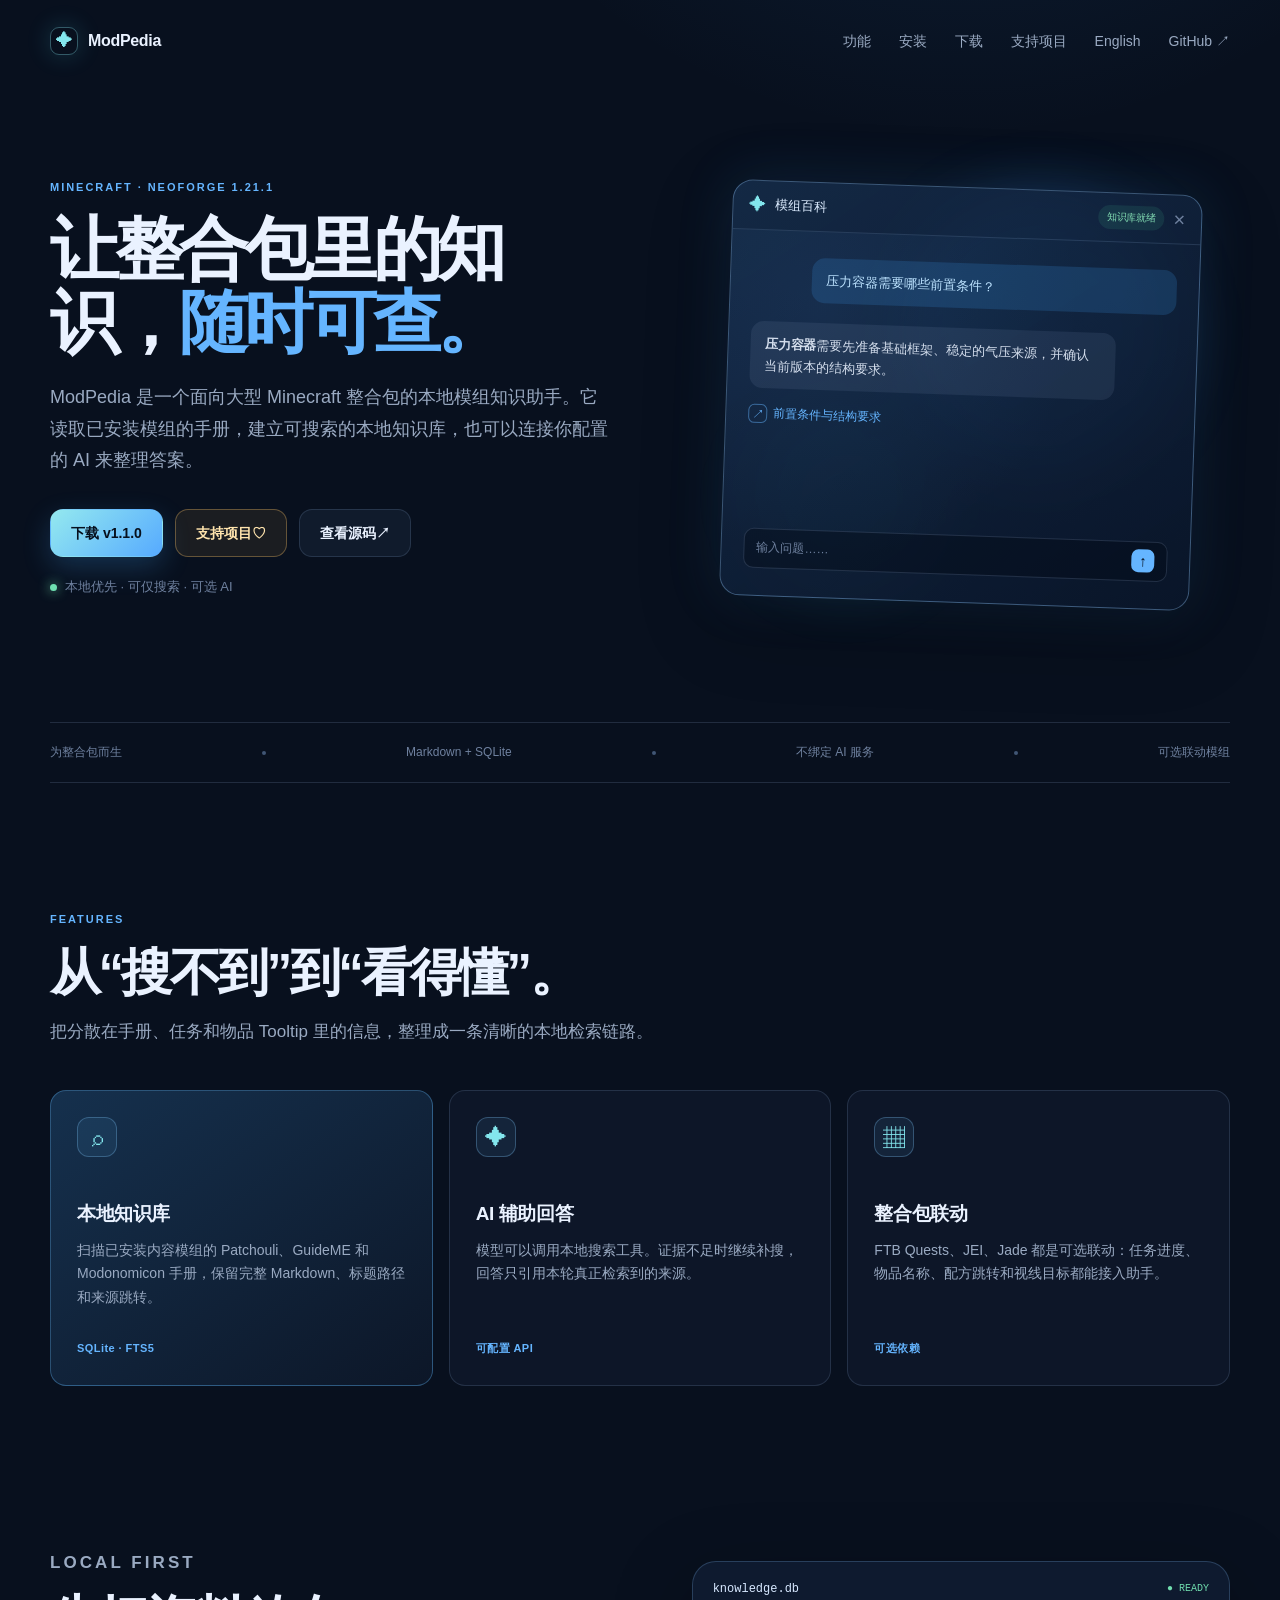
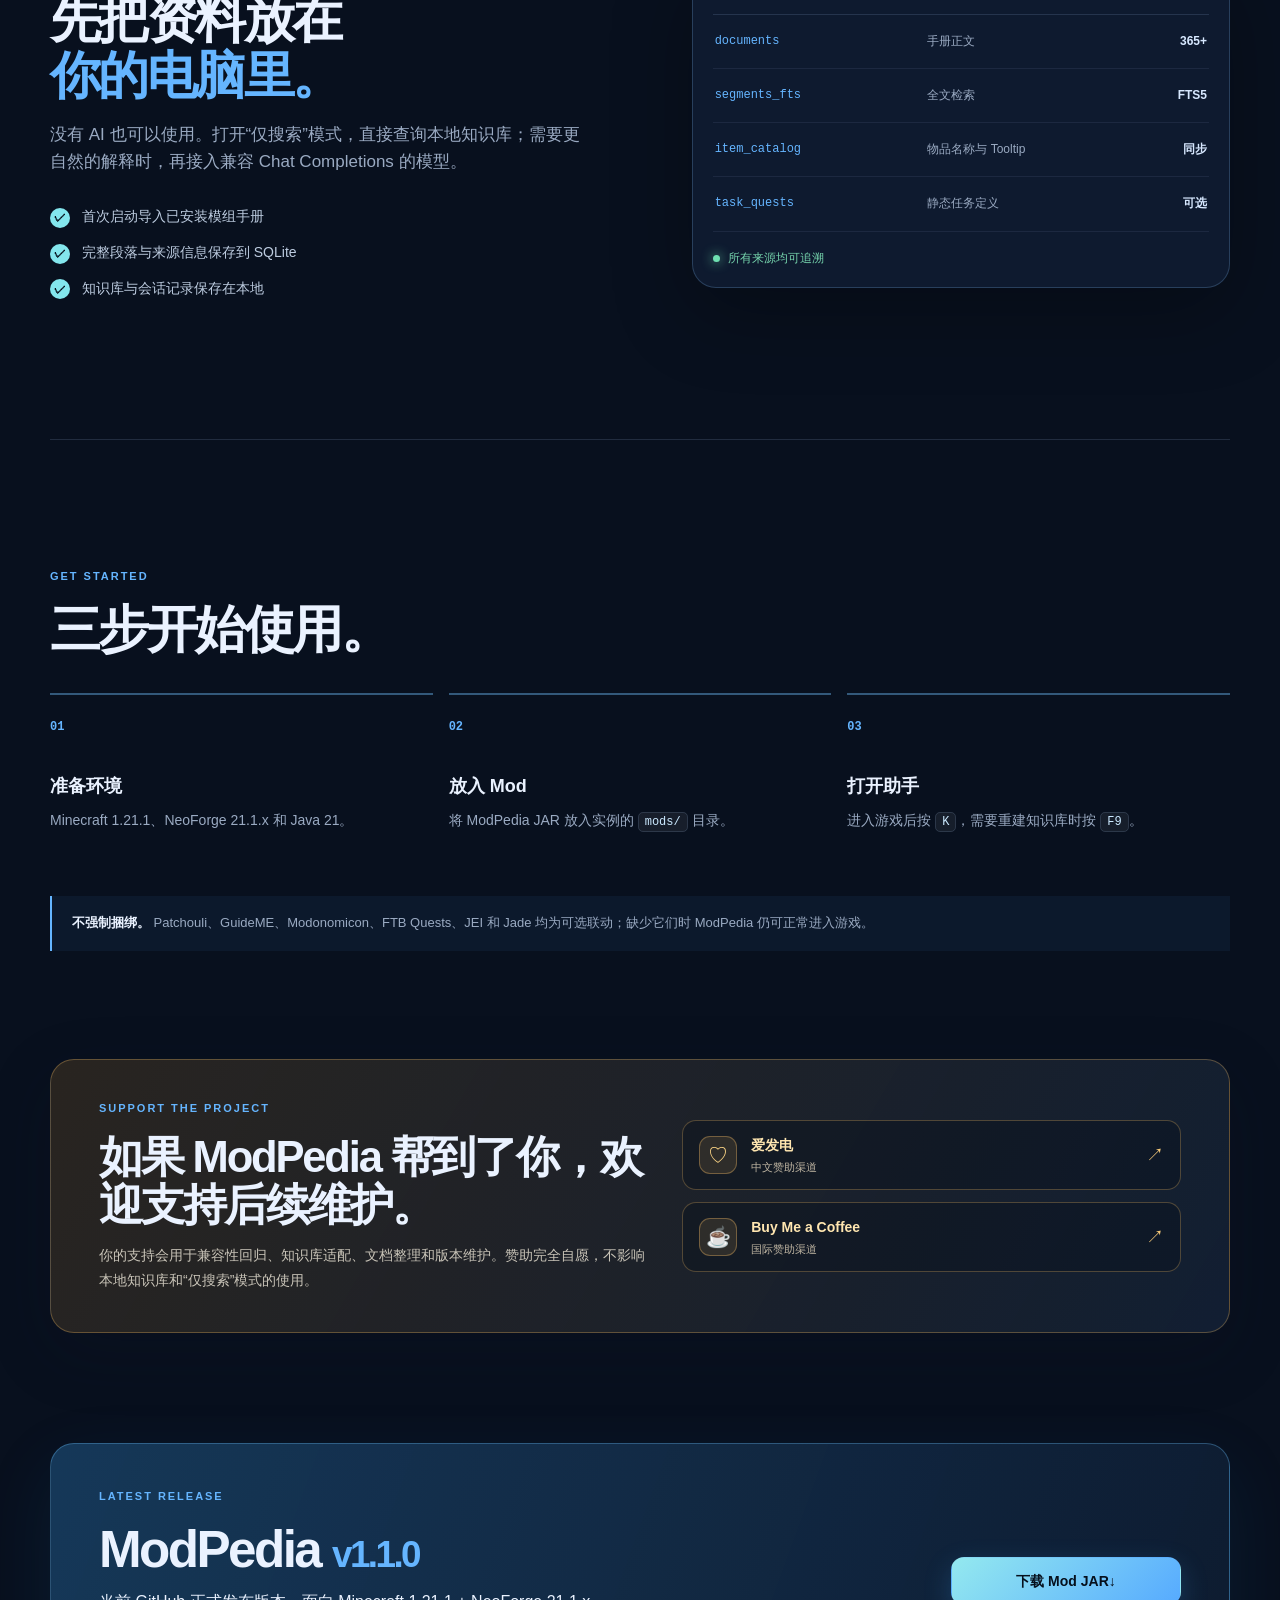
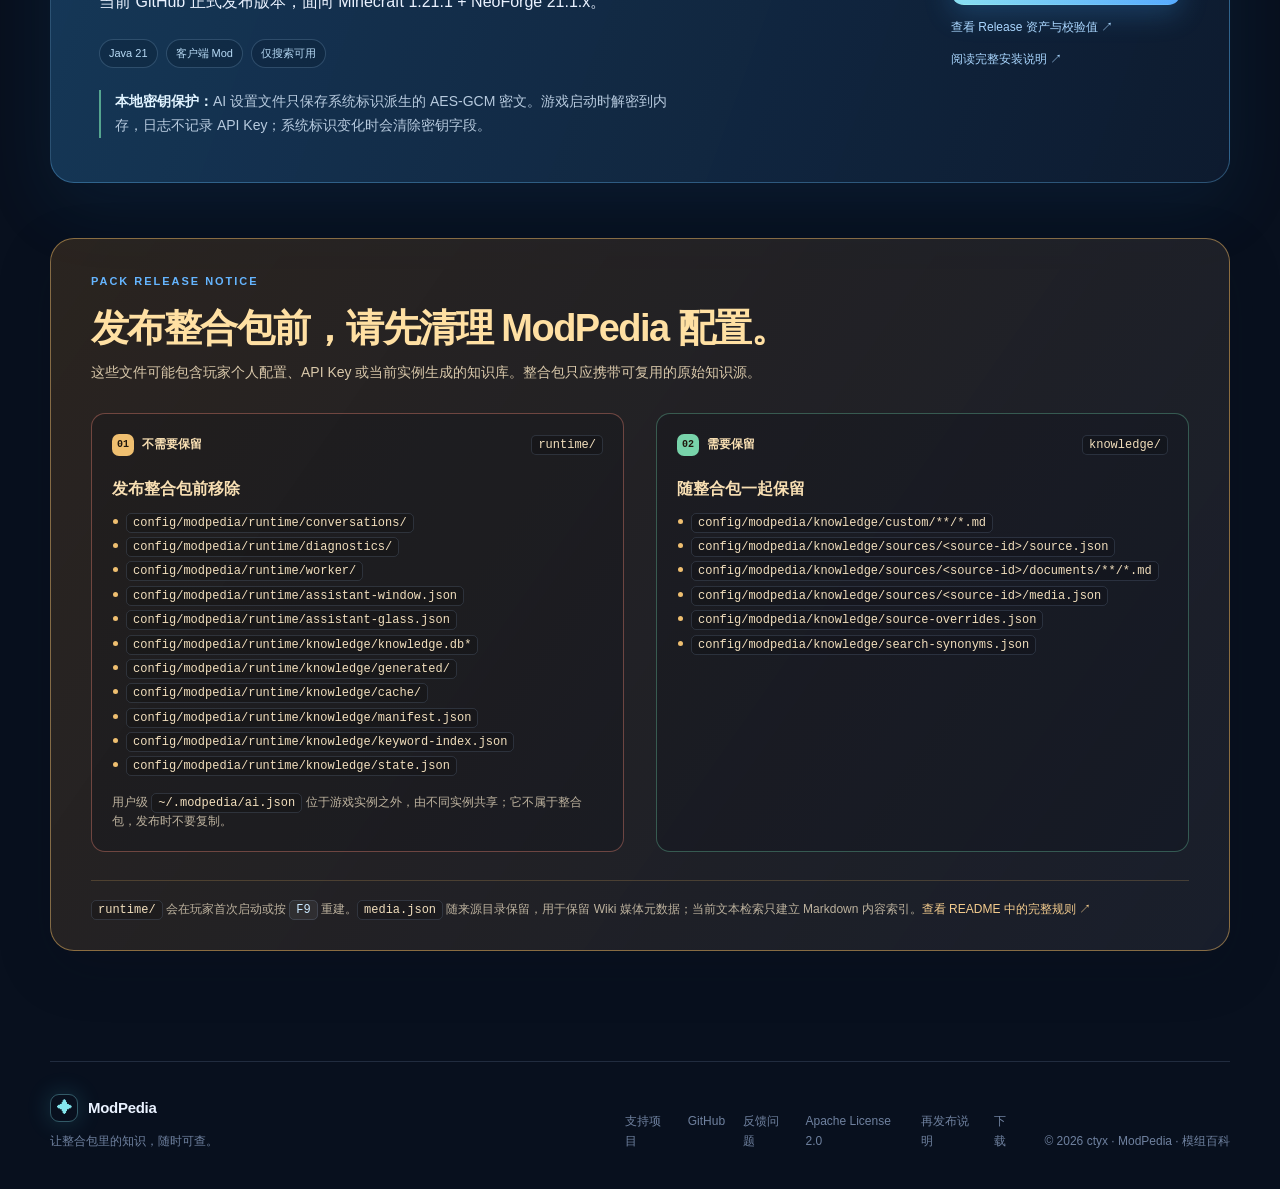
==== docs/site/index.html @ ac5473f1 "ci: add external release publishing and sponsor links" ====
<!doctype html>
<html lang="zh-CN">
<head>
  <meta charset="utf-8">
  <meta name="viewport" content="width=device-width, initial-scale=1">
  <meta name="description" content="ModPedia · 模组百科：面向 Minecraft 整合包的本地模组知识助手。">
  <title>ModPedia · 模组百科</title>
  <link rel="stylesheet" href="./styles.css">
</head>
<body>
  <div class="site-shell">
    <header class="topbar">
      <a class="brand" href="#top" aria-label="ModPedia 首页">
        <span class="brand-mark" aria-hidden="true">✦</span>
        <span>ModPedia</span>
      </a>
      <nav class="nav-links" aria-label="页面导航">
        <a href="#features">功能</a>
        <a href="#install">安装</a>
        <a href="#downloads">下载</a>
        <a href="#support">支持项目</a>
        <a href="./index.en.html">English</a>
        <a href="https://github.com/ct-yx/modpedia" target="_blank" rel="noreferrer">GitHub ↗</a>
      </nav>
    </header>

    <main id="top">
      <section class="hero section-grid">
        <div class="hero-copy">
          <p class="eyebrow">Minecraft · NeoForge 1.21.1</p>
          <h1>让整合包里的知识，<span>随时可查。</span></h1>
          <p class="hero-lede">ModPedia 是一个面向大型 Minecraft 整合包的本地模组知识助手。它读取已安装模组的手册，建立可搜索的本地知识库，也可以连接你配置的 AI 来整理答案。</p>
          <div class="hero-actions">
            <a class="button button-primary" href="#downloads">下载 v1.1.0</a>
            <a class="button button-support" href="#support">支持项目 <span aria-hidden="true">♡</span></a>
            <a class="button button-quiet" href="https://github.com/ct-yx/modpedia" target="_blank" rel="noreferrer">查看源码 <span aria-hidden="true">↗</span></a>
          </div>
          <p class="hero-note"><span class="status-dot"></span> 本地优先 · 可仅搜索 · 可选 AI</p>
        </div>
        <div class="hero-visual" aria-label="ModPedia 助手界面示意图">
          <div class="glow glow-one"></div>
          <div class="glow glow-two"></div>
          <div class="assistant-card">
            <div class="assistant-header">
              <span class="mini-logo">✦</span>
              <span>模组百科</span>
              <span class="ready-pill">知识库就绪</span>
              <span class="close-icon">×</span>
            </div>
            <div class="assistant-body">
              <div class="bubble bubble-user">压力容器需要哪些前置条件？</div>
              <div class="bubble bubble-ai"><strong>压力容器</strong>需要先准备基础框架、稳定的气压来源，并确认当前版本的结构要求。</div>
              <div class="source-line"><span class="source-icon">↗</span> 前置条件与结构要求</div>
              <div class="assistant-input"><span>输入问题……</span><span class="send-icon">↑</span></div>
            </div>
          </div>
        </div>
      </section>

      <section class="trust-strip" aria-label="项目特性">
        <span>为整合包而生</span><i></i><span>Markdown + SQLite</span><i></i><span>不绑定 AI 服务</span><i></i><span>可选联动模组</span>
      </section>

      <section id="features" class="content-section">
        <div class="section-heading">
          <p class="eyebrow">FEATURES</p>
          <h2>从“搜不到”到“看得懂”。</h2>
          <p>把分散在手册、任务和物品 Tooltip 里的信息，整理成一条清晰的本地检索链路。</p>
        </div>
        <div class="feature-grid">
          <article class="feature-card feature-card-highlight">
            <div class="feature-icon">⌕</div>
            <h3>本地知识库</h3>
            <p>扫描已安装内容模组的 Patchouli、GuideME 和 Modonomicon 手册，保留完整 Markdown、标题路径和来源跳转。</p>
            <span class="card-tag">SQLite · FTS5</span>
          </article>
          <article class="feature-card">
            <div class="feature-icon">✦</div>
            <h3>AI 辅助回答</h3>
            <p>模型可以调用本地搜索工具。证据不足时继续补搜，回答只引用本轮真正检索到的来源。</p>
            <span class="card-tag">可配置 API</span>
          </article>
          <article class="feature-card">
            <div class="feature-icon">▦</div>
            <h3>整合包联动</h3>
            <p>FTB Quests、JEI、Jade 都是可选联动：任务进度、物品名称、配方跳转和视线目标都能接入助手。</p>
            <span class="card-tag">可选依赖</span>
          </article>
        </div>
      </section>

      <section class="split-section section-grid">
        <div class="split-copy">
          <p class="eyebrow">LOCAL FIRST</p>
          <h2>先把资料放在<br><span>你的电脑里。</span></h2>
          <p>没有 AI 也可以使用。打开“仅搜索”模式，直接查询本地知识库；需要更自然的解释时，再接入兼容 Chat Completions 的模型。</p>
          <ul class="check-list">
            <li><span>✓</span> 首次启动导入已安装模组手册</li>
            <li><span>✓</span> 完整段落与来源信息保存到 SQLite</li>
            <li><span>✓</span> 知识库与会话记录保存在本地</li>
          </ul>
        </div>
        <div class="data-panel" aria-label="本地知识库结构示意图">
          <div class="panel-top"><span>knowledge.db</span><span class="panel-live">● READY</span></div>
          <div class="db-row"><span class="db-key">documents</span><span>手册正文</span><b>365+</b></div>
          <div class="db-row"><span class="db-key">segments_fts</span><span>全文检索</span><b>FTS5</b></div>
          <div class="db-row"><span class="db-key">item_catalog</span><span>物品名称与 Tooltip</span><b>同步</b></div>
          <div class="db-row"><span class="db-key">task_quests</span><span>静态任务定义</span><b>可选</b></div>
          <div class="panel-footer"><span class="tiny-dot"></span> 所有来源均可追溯</div>
        </div>
      </section>

      <section id="install" class="content-section install-section">
        <div class="section-heading compact-heading">
          <p class="eyebrow">GET STARTED</p>
          <h2>三步开始使用。</h2>
        </div>
        <div class="steps-grid">
          <div class="step"><span class="step-number">01</span><h3>准备环境</h3><p>Minecraft 1.21.1、NeoForge 21.1.x 和 Java 21。</p></div>
          <div class="step"><span class="step-number">02</span><h3>放入 Mod</h3><p>将 ModPedia JAR 放入实例的 <code>mods/</code> 目录。</p></div>
          <div class="step"><span class="step-number">03</span><h3>打开助手</h3><p>进入游戏后按 <kbd>K</kbd>，需要重建知识库时按 <kbd>F9</kbd>。</p></div>
        </div>
        <div class="optional-note"><strong>不强制捆绑。</strong> Patchouli、GuideME、Modonomicon、FTB Quests、JEI 和 Jade 均为可选联动；缺少它们时 ModPedia 仍可正常进入游戏。</div>
      </section>

      <section id="support" class="support-section" aria-labelledby="support-title">
        <div class="support-copy">
          <p class="eyebrow">SUPPORT THE PROJECT</p>
          <h2 id="support-title">如果 ModPedia 帮到了你，欢迎支持后续维护。</h2>
          <p>你的支持会用于兼容性回归、知识库适配、文档整理和版本维护。赞助完全自愿，不影响本地知识库和“仅搜索”模式的使用。</p>
        </div>
        <div class="support-actions">
          <a class="support-card" href="https://ifdian.net/a/Ct_yx" target="_blank" rel="noopener noreferrer">
            <span class="support-card-icon" aria-hidden="true">♡</span>
            <span class="support-card-copy"><strong>爱发电</strong><small>中文赞助渠道</small></span>
            <span class="support-card-arrow" aria-hidden="true">↗</span>
          </a>
          <a class="support-card" href="https://buymeacoffee.com/ctyx" target="_blank" rel="noopener noreferrer">
            <span class="support-card-icon" aria-hidden="true">☕</span>
            <span class="support-card-copy"><strong>Buy Me a Coffee</strong><small>国际赞助渠道</small></span>
            <span class="support-card-arrow" aria-hidden="true">↗</span>
          </a>
        </div>
      </section>

      <section id="downloads" class="download-section">
        <div class="download-copy">
          <p class="eyebrow">LATEST RELEASE</p>
          <h2>ModPedia <span>v1.1.0</span></h2>
          <p>当前 GitHub 正式发布版本，面向 Minecraft 1.21.1 + NeoForge 21.1.x。</p>
          <div class="release-meta"><span>Java 21</span><span>客户端 Mod</span><span>仅搜索可用</span></div>
          <p class="download-security-note"><strong>本地密钥保护：</strong>AI 设置文件只保存系统标识派生的 AES-GCM 密文。游戏启动时解密到内存，日志不记录 API Key；系统标识变化时会清除密钥字段。</p>
        </div>
        <div class="download-actions">
          <a class="button button-primary button-wide" href="https://github.com/ct-yx/modpedia/releases/download/v1.1.0/modpedia-1.1.0.jar">下载 Mod JAR <span aria-hidden="true">↓</span></a>
          <a class="text-link" href="https://github.com/ct-yx/modpedia/releases/tag/v1.1.0" target="_blank" rel="noreferrer">查看 Release 资产与校验值 ↗</a>
          <a class="text-link" href="https://github.com/ct-yx/modpedia/blob/main/INSTALL.md" target="_blank" rel="noreferrer">阅读完整安装说明 ↗</a>
        </div>
      </section>

      <section id="pack-release-warning" class="release-warning" aria-labelledby="pack-release-warning-title">
        <div class="release-warning-heading">
          <p class="eyebrow">PACK RELEASE NOTICE</p>
          <h2 id="pack-release-warning-title">发布整合包前，请先清理 ModPedia 配置。</h2>
          <p>这些文件可能包含玩家个人配置、API Key 或当前实例生成的知识库。整合包只应携带可复用的原始知识源。</p>
        </div>
        <div class="release-warning-grid">
          <div class="release-warning-folder release-warning-folder-remove">
            <div class="release-warning-folder-path"><span>01</span><strong>不需要保留</strong><code>runtime/</code></div>
            <h3>发布整合包前移除</h3>
            <ul>
              <li><code>config/modpedia/runtime/conversations/</code></li>
              <li><code>config/modpedia/runtime/diagnostics/</code></li>
              <li><code>config/modpedia/runtime/worker/</code></li>
              <li><code>config/modpedia/runtime/assistant-window.json</code></li>
              <li><code>config/modpedia/runtime/assistant-glass.json</code></li>
              <li><code>config/modpedia/runtime/knowledge/knowledge.db*</code></li>
              <li><code>config/modpedia/runtime/knowledge/generated/</code></li>
              <li><code>config/modpedia/runtime/knowledge/cache/</code></li>
              <li><code>config/modpedia/runtime/knowledge/manifest.json</code></li>
              <li><code>config/modpedia/runtime/knowledge/keyword-index.json</code></li>
              <li><code>config/modpedia/runtime/knowledge/state.json</code></li>
            </ul>
            <p class="release-warning-note">用户级 <code>~/.modpedia/ai.json</code> 位于游戏实例之外，由不同实例共享；它不属于整合包，发布时不要复制。</p>
          </div>
          <div class="release-warning-folder release-warning-folder-keep">
            <div class="release-warning-folder-path"><span>02</span><strong>需要保留</strong><code>knowledge/</code></div>
            <h3>随整合包一起保留</h3>
            <ul>
              <li><code>config/modpedia/knowledge/custom/**/*.md</code></li>
              <li><code>config/modpedia/knowledge/sources/&lt;source-id&gt;/source.json</code></li>
              <li><code>config/modpedia/knowledge/sources/&lt;source-id&gt;/documents/**/*.md</code></li>
              <li><code>config/modpedia/knowledge/sources/&lt;source-id&gt;/media.json</code></li>
              <li><code>config/modpedia/knowledge/source-overrides.json</code></li>
              <li><code>config/modpedia/knowledge/search-synonyms.json</code></li>
            </ul>
          </div>
        </div>
        <p class="release-warning-footnote"><code>runtime/</code> 会在玩家首次启动或按 <kbd>F9</kbd> 重建。<code>media.json</code> 随来源目录保留，用于保留 Wiki 媒体元数据；当前文本检索只建立 Markdown 内容索引。<a href="https://github.com/ct-yx/modpedia/blob/main/README.md#发布整合包时的-config-清理" target="_blank" rel="noreferrer">查看 README 中的完整规则 ↗</a></p>
      </section>
    </main>

    <footer class="footer">
      <div><a class="brand footer-brand" href="#top"><span class="brand-mark">✦</span><span>ModPedia</span></a><p>让整合包里的知识，随时可查。</p></div>
      <div class="footer-links"><a href="#support">支持项目</a><a href="https://github.com/ct-yx/modpedia" target="_blank" rel="noreferrer">GitHub</a><a href="https://github.com/ct-yx/modpedia/issues" target="_blank" rel="noreferrer">反馈问题</a><a href="https://github.com/ct-yx/modpedia/blob/main/LICENSE" target="_blank" rel="noreferrer">Apache License 2.0</a><a href="https://github.com/ct-yx/modpedia/blob/main/NOTICE" target="_blank" rel="noreferrer">再发布说明</a><a href="#downloads">下载</a></div>
      <p class="copyright">© 2026 ctyx · ModPedia · 模组百科</p>
    </footer>
  </div>
</body>
</html>
---- docs/site/styles.css ----
:root {
  --ink: #eaf2ff;
  --muted: #9aaac2;
  --quiet: #6f819f;
  --surface: rgba(20, 31, 53, .72);
  --surface-strong: #17233a;
  --line: rgba(145, 170, 210, .18);
  --accent: #65b5ff;
  --accent-strong: #378ce3;
  --cyan: #83e6ed;
  --page: #08101e;
  --page-soft: #0c1728;
  --radius-lg: 24px;
  --radius-md: 16px;
  --shadow: 0 24px 80px rgba(0, 0, 0, .28);
  color-scheme: dark;
  font-family: Inter, ui-sans-serif, -apple-system, BlinkMacSystemFont, "Segoe UI", sans-serif;
}

* { box-sizing: border-box; }
html { scroll-behavior: smooth; }
body { margin: 0; background: var(--page); color: var(--ink); line-height: 1.6; }
a { color: inherit; text-decoration: none; }
.site-shell { min-height: 100vh; overflow: hidden; background: radial-gradient(circle at 75% -10%, rgba(47, 128, 205, .2), transparent 36rem), var(--page); }
.topbar, main, .footer { width: min(1180px, calc(100% - 48px)); margin: 0 auto; }
.topbar { height: 82px; display: flex; align-items: center; justify-content: space-between; }
.brand { display: inline-flex; align-items: center; gap: 10px; font-weight: 750; letter-spacing: -.02em; }
.brand-mark { display: grid; place-items: center; width: 28px; height: 28px; color: var(--cyan); border: 1px solid rgba(131, 230, 237, .35); border-radius: 9px; box-shadow: 0 0 24px rgba(73, 202, 231, .2); }
.nav-links { display: flex; gap: 28px; color: var(--muted); font-size: 14px; }
.nav-links a:hover, .text-link:hover, .footer-links a:hover { color: var(--ink); }
.section-grid { display: grid; grid-template-columns: 1.03fr .97fr; gap: 70px; align-items: center; }
.hero { min-height: 640px; padding: 70px 0 84px; }
.eyebrow { margin: 0 0 16px; color: var(--accent); font-size: 11px; font-weight: 800; letter-spacing: .18em; text-transform: uppercase; }
h1, h2, h3, p { margin-top: 0; }
h1 { max-width: 650px; margin-bottom: 24px; font-size: clamp(42px, 5.4vw, 72px); line-height: 1.05; letter-spacing: -.065em; }
h1 span, h2 span { color: var(--accent); }
.hero-lede { max-width: 560px; color: var(--muted); font-size: 18px; line-height: 1.75; }
.hero-actions { display: flex; flex-wrap: wrap; gap: 12px; margin: 32px 0 20px; }
.button { display: inline-flex; align-items: center; justify-content: center; min-height: 48px; padding: 0 20px; border: 1px solid transparent; border-radius: 13px; font-size: 14px; font-weight: 700; transition: transform .2s ease, background .2s ease, border-color .2s ease; }
.button:hover { transform: translateY(-2px); }
.button-primary { color: #06101d; background: linear-gradient(135deg, #94e9ef, #56aaff); box-shadow: 0 10px 28px rgba(64, 159, 237, .24); }
.button-primary:hover { background: linear-gradient(135deg, #b1f1f4, #73baff); }
.button-quiet { color: var(--ink); background: rgba(90, 129, 177, .1); border-color: var(--line); }
.button-quiet:hover { background: rgba(90, 129, 177, .2); border-color: rgba(145, 190, 235, .34); }
.button-support { color: #ffe4ad; background: rgba(196, 145, 67, .1); border-color: rgba(246, 190, 101, .34); }
.button-support:hover { background: rgba(196, 145, 67, .2); border-color: rgba(246, 190, 101, .58); }
.hero-note { display: flex; align-items: center; gap: 8px; color: var(--quiet); font-size: 13px; }
.status-dot, .tiny-dot { width: 7px; height: 7px; border-radius: 50%; background: #6fe0b1; box-shadow: 0 0 12px #6fe0b1; }
.hero-visual { position: relative; min-height: 445px; display: grid; place-items: center; }
.glow { position: absolute; border-radius: 50%; filter: blur(30px); pointer-events: none; }
.glow-one { width: 280px; height: 280px; top: 20px; right: 50px; background: rgba(51, 143, 239, .25); }
.glow-two { width: 180px; height: 180px; bottom: 30px; left: 65px; background: rgba(57, 218, 228, .13); }
.assistant-card { position: relative; width: min(100%, 470px); border: 1px solid rgba(136, 187, 235, .38); border-radius: 20px; background: linear-gradient(145deg, rgba(23, 47, 79, .8), rgba(10, 22, 42, .92)); box-shadow: var(--shadow), 0 0 55px rgba(54, 145, 223, .16); transform: rotate(2deg); overflow: hidden; }
.assistant-header { height: 49px; display: flex; align-items: center; gap: 9px; padding: 0 16px; border-bottom: 1px solid rgba(150, 186, 225, .17); color: #dcecff; font-size: 13px; }
.mini-logo { color: var(--cyan); font-size: 17px; }.ready-pill { margin-left: auto; padding: 4px 8px; border-radius: 99px; color: #83ddb3; background: rgba(73, 208, 155, .11); font-size: 10px; }.close-icon { color: var(--quiet); font-size: 20px; }
.assistant-body { min-height: 365px; padding: 26px 22px 19px; background: radial-gradient(circle at 20% 20%, rgba(66, 130, 199, .11), transparent 16rem); }
.bubble { max-width: 86%; padding: 12px 14px; border-radius: 13px; font-size: 13px; line-height: 1.65; }.bubble-user { margin: 0 0 20px auto; color: #bde3ff; background: rgba(55, 143, 223, .2); }.bubble-ai { color: #d4deed; background: rgba(155, 180, 211, .1); }.source-line { display: inline-flex; align-items: center; gap: 6px; margin: 16px 0 104px; color: var(--accent); font-size: 12px; }.source-icon { display: grid; place-items: center; width: 19px; height: 19px; border: 1px solid rgba(101, 181, 255, .48); border-radius: 6px; }.assistant-input { display: flex; align-items: center; justify-content: space-between; height: 40px; padding: 0 12px; border: 1px solid rgba(145, 170, 210, .2); border-radius: 10px; color: var(--quiet); font-size: 12px; background: rgba(3, 11, 23, .42); }.send-icon { display: grid; place-items: center; width: 23px; height: 23px; color: #06101d; border-radius: 7px; background: var(--accent); font-size: 15px; }
.trust-strip { display: flex; justify-content: space-between; align-items: center; padding: 20px 0; border-top: 1px solid var(--line); border-bottom: 1px solid var(--line); color: var(--quiet); font-size: 12px; }.trust-strip i { width: 4px; height: 4px; border-radius: 50%; background: #405675; }
.content-section { padding: 128px 0; }.section-heading { max-width: 630px; margin-bottom: 45px; }.section-heading h2, .split-copy h2, .download-copy h2 { margin-bottom: 18px; font-size: clamp(32px, 4vw, 52px); line-height: 1.08; letter-spacing: -.05em; }.section-heading > p:last-child, .split-copy > p { color: var(--muted); font-size: 17px; }
.feature-grid { display: grid; grid-template-columns: repeat(3, 1fr); gap: 16px; }.feature-card { min-height: 270px; padding: 26px; border: 1px solid var(--line); border-radius: var(--radius-md); background: rgba(20, 31, 53, .46); }.feature-card-highlight { border-color: rgba(91, 170, 232, .38); background: linear-gradient(145deg, rgba(33, 75, 117, .55), rgba(17, 28, 48, .56)); }.feature-icon { display: grid; place-items: center; width: 40px; height: 40px; margin-bottom: 42px; border: 1px solid rgba(125, 195, 244, .3); border-radius: 12px; color: var(--cyan); background: rgba(93, 166, 225, .1); font-size: 22px; }.feature-card h3 { margin-bottom: 9px; font-size: 19px; letter-spacing: -.02em; }.feature-card p { min-height: 77px; margin-bottom: 18px; color: var(--muted); font-size: 14px; line-height: 1.7; }.card-tag { color: var(--accent); font-size: 11px; font-weight: 700; letter-spacing: .04em; }
.split-section { padding: 35px 0 140px; }.split-copy { padding-right: 30px; }.check-list { display: grid; gap: 13px; padding: 0; margin: 30px 0 0; list-style: none; color: #bdcce0; font-size: 14px; }.check-list span { display: inline-grid; place-items: center; width: 20px; height: 20px; margin-right: 8px; border-radius: 50%; color: #07131e; background: var(--cyan); font-size: 12px; font-weight: 900; }.data-panel { padding: 20px; border: 1px solid rgba(119, 171, 225, .25); border-radius: var(--radius-lg); background: rgba(18, 32, 55, .7); box-shadow: var(--shadow); }.panel-top, .panel-footer { display: flex; align-items: center; justify-content: space-between; color: var(--quiet); font: 12px ui-monospace, SFMono-Regular, Menlo, monospace; }.panel-top { padding-bottom: 18px; border-bottom: 1px solid var(--line); color: #d7e8ff; }.panel-live { color: #70dcae; font-size: 10px; }.db-row { display: grid; grid-template-columns: 1.35fr 1.3fr .5fr; gap: 12px; padding: 17px 2px; border-bottom: 1px solid rgba(145, 170, 210, .1); color: var(--muted); font-size: 12px; }.db-key { color: var(--accent); font-family: ui-monospace, SFMono-Regular, Menlo, monospace; }.db-row b { color: #d7e8ff; font-weight: 600; text-align: right; }.panel-footer { justify-content: flex-start; gap: 8px; padding-top: 18px; color: #75d3ac; font: 12px Inter, sans-serif; }
.install-section { border-top: 1px solid var(--line); }.compact-heading { margin-bottom: 36px; }.steps-grid { display: grid; grid-template-columns: repeat(3, 1fr); gap: 16px; }.step { padding: 25px 0; border-top: 2px solid rgba(104, 178, 234, .45); }.step-number { display: block; margin-bottom: 38px; color: var(--accent); font: 700 12px ui-monospace, monospace; }.step h3 { margin-bottom: 8px; font-size: 18px; }.step p { margin: 0; color: var(--muted); font-size: 14px; }code, kbd { padding: 2px 6px; border: 1px solid var(--line); border-radius: 5px; color: #cbe9ff; background: rgba(255, 255, 255, .06); font: 12px ui-monospace, monospace; }.optional-note { margin-top: 40px; padding: 17px 20px; border-left: 2px solid var(--accent); color: var(--muted); background: rgba(61, 133, 198, .08); font-size: 13px; }.optional-note strong { color: var(--ink); }
.support-section { display: grid; grid-template-columns: minmax(0, 1.05fr) minmax(300px, .95fr); gap: 32px; align-items: center; margin: -20px 0 110px; padding: 40px 48px; border: 1px solid rgba(246, 190, 101, .3); border-radius: var(--radius-lg); background: linear-gradient(120deg, rgba(75, 58, 35, .5), rgba(22, 37, 59, .7)); box-shadow: 0 20px 65px rgba(13, 22, 37, .2); }.support-copy h2 { max-width: 650px; margin-bottom: 14px; font-size: clamp(28px, 3.4vw, 44px); line-height: 1.1; letter-spacing: -.05em; }.support-copy > p:last-child { max-width: 660px; margin: 0; color: #c9c4b8; font-size: 14px; line-height: 1.75; }.support-actions { display: grid; gap: 12px; }.support-card { display: flex; align-items: center; gap: 14px; min-height: 70px; padding: 13px 16px; border: 1px solid rgba(246, 190, 101, .28); border-radius: 14px; color: #f7e5c2; background: rgba(7, 15, 27, .36); transition: transform .2s ease, border-color .2s ease, background .2s ease; }.support-card:hover { transform: translateY(-2px); border-color: rgba(246, 190, 101, .62); background: rgba(92, 67, 35, .35); }.support-card-icon { display: grid; place-items: center; width: 38px; height: 38px; flex: 0 0 auto; border: 1px solid rgba(246, 190, 101, .35); border-radius: 11px; color: #ffd786; background: rgba(246, 190, 101, .12); font-size: 20px; }.support-card-copy { display: grid; gap: 2px; min-width: 0; }.support-card-copy strong { color: #ffe6b0; font-size: 14px; }.support-card-copy small { color: #bfb5a2; font-size: 11px; }.support-card-arrow { margin-left: auto; color: #f6c978; font-size: 18px; }
.download-section { display: flex; justify-content: space-between; gap: 50px; margin: 0 0 110px; padding: 44px 48px; border: 1px solid rgba(102, 183, 241, .35); border-radius: var(--radius-lg); background: linear-gradient(110deg, rgba(29, 77, 119, .66), rgba(15, 29, 51, .82)); box-shadow: 0 24px 70px rgba(24, 108, 175, .12); }.download-copy p:last-of-type { color: #b7cade; font-size: 14px; }.download-copy h2 { margin-bottom: 12px; }.download-copy h2 span { font-size: .72em; }.release-meta { display: flex; flex-wrap: wrap; gap: 8px; margin-top: 24px; }.release-meta span { padding: 5px 9px; border: 1px solid rgba(155, 202, 241, .22); border-radius: 99px; color: #b7daf5; background: rgba(7, 20, 36, .25); font-size: 11px; }.download-security-note { max-width: 590px; margin: 22px 0 0; padding-left: 14px; border-left: 2px solid rgba(112, 213, 170, .7); color: #c6d9e8; font-size: 12px; line-height: 1.7; }.download-security-note strong { color: #e0f3ff; }.download-actions { display: grid; align-content: center; justify-items: start; min-width: 230px; gap: 13px; }.button-wide { width: 100%; }.text-link { color: #aad7ff; font-size: 12px; }
.release-warning { margin: -55px 0 110px; padding: 34px 40px 30px; border: 1px solid rgba(246, 190, 101, .48); border-radius: var(--radius-lg); background: linear-gradient(125deg, rgba(90, 64, 34, .42), rgba(30, 35, 48, .76)); box-shadow: 0 18px 55px rgba(10, 15, 26, .18); }.release-warning-heading { max-width: 760px; }.release-warning h2 { margin: 0 0 12px; color: #ffe0a3; font-size: clamp(25px, 3vw, 38px); line-height: 1.12; letter-spacing: -.04em; }.release-warning-heading > p:last-child { margin: 0; color: #d9c8aa; font-size: 14px; line-height: 1.7; }.release-warning-grid { display: grid; grid-template-columns: repeat(2, minmax(0, 1fr)); gap: 32px; margin-top: 28px; }.release-warning-folder { min-width: 0; padding: 20px; border: 1px solid rgba(246, 190, 101, .2); border-radius: 14px; background: rgba(5, 12, 22, .2); }.release-warning-folder-remove { border-color: rgba(232, 133, 116, .4); }.release-warning-folder-keep { border-color: rgba(112, 213, 170, .34); }.release-warning-folder-path { display: flex; flex-wrap: wrap; align-items: center; gap: 8px; margin-bottom: 20px; color: #f6d99d; font-size: 12px; }.release-warning-folder-path > span { display: grid; place-items: center; width: 22px; height: 22px; border-radius: 7px; color: #20180d; background: #efbf70; font: 700 10px ui-monospace, monospace; }.release-warning-folder-path strong { color: #f8dfb3; }.release-warning-folder-path code { margin-left: auto; }.release-warning-folder-keep .release-warning-folder-path > span { background: #78d3aa; }.release-warning h3 { margin: 0 0 12px; color: #f8dfb3; font-size: 16px; }.release-warning ul { display: grid; gap: 7px; padding: 0; margin: 0; list-style: none; }.release-warning li { color: #c9c1b2; font-size: 12px; line-height: 1.45; }.release-warning li::before { content: ""; display: inline-block; width: 5px; height: 5px; margin: 0 8px 2px 1px; border-radius: 50%; background: #efbf70; }.release-warning code { color: #f2dfbd; background: rgba(0, 0, 0, .18); }.release-warning-footnote { margin: 28px 0 0; padding-top: 18px; border-top: 1px solid rgba(246, 190, 101, .2); color: #bdb29e; font-size: 12px; line-height: 1.7; }.release-warning-footnote a { color: #f4cc8e; }
.footer { display: grid; grid-template-columns: 1.4fr 1fr auto; gap: 28px; align-items: end; padding: 32px 0 38px; border-top: 1px solid var(--line); color: var(--quiet); font-size: 12px; }.footer-brand { color: var(--ink); font-size: 15px; }.footer p { margin: 10px 0 0; }.footer-links { display: flex; gap: 18px; }.copyright { text-align: right; }
@media (max-width: 800px) { .topbar, main, .footer { width: min(100% - 32px, 620px); }.topbar { height: 70px; }.nav-links { gap: 12px; font-size: 12px; }.nav-links a:nth-child(-n+2) { display: none; }.section-grid { grid-template-columns: 1fr; gap: 35px; }.hero { min-height: auto; padding: 70px 0 60px; }.hero-visual { min-height: 380px; }.feature-grid, .steps-grid { grid-template-columns: 1fr; }.feature-card { min-height: 0; }.feature-icon { margin-bottom: 24px; }.feature-card p { min-height: 0; }.split-section { padding-bottom: 90px; }.support-section { grid-template-columns: 1fr; margin-bottom: 75px; padding: 30px 24px; }.download-section { display: grid; gap: 30px; margin-bottom: 75px; padding: 30px 24px; }.release-warning { margin: -35px 0 75px; padding: 28px 24px 24px; }.release-warning-grid { grid-template-columns: 1fr; gap: 26px; }.footer { grid-template-columns: 1fr; align-items: start; }.copyright { text-align: left; } }
@media (max-width: 460px) { h1 { font-size: 42px; }.hero-lede { font-size: 16px; }.trust-strip { flex-wrap: wrap; gap: 10px 14px; }.trust-strip i { display: none; }.assistant-card { transform: none; }.db-row { grid-template-columns: 1fr; gap: 3px; }.db-row b { text-align: left; }.download-actions { min-width: 0; }.footer-links { flex-wrap: wrap; } }
.release-warning-note { margin: 18px 0 0; color: #bdb29e; font-size: 12px; line-height: 1.6; }
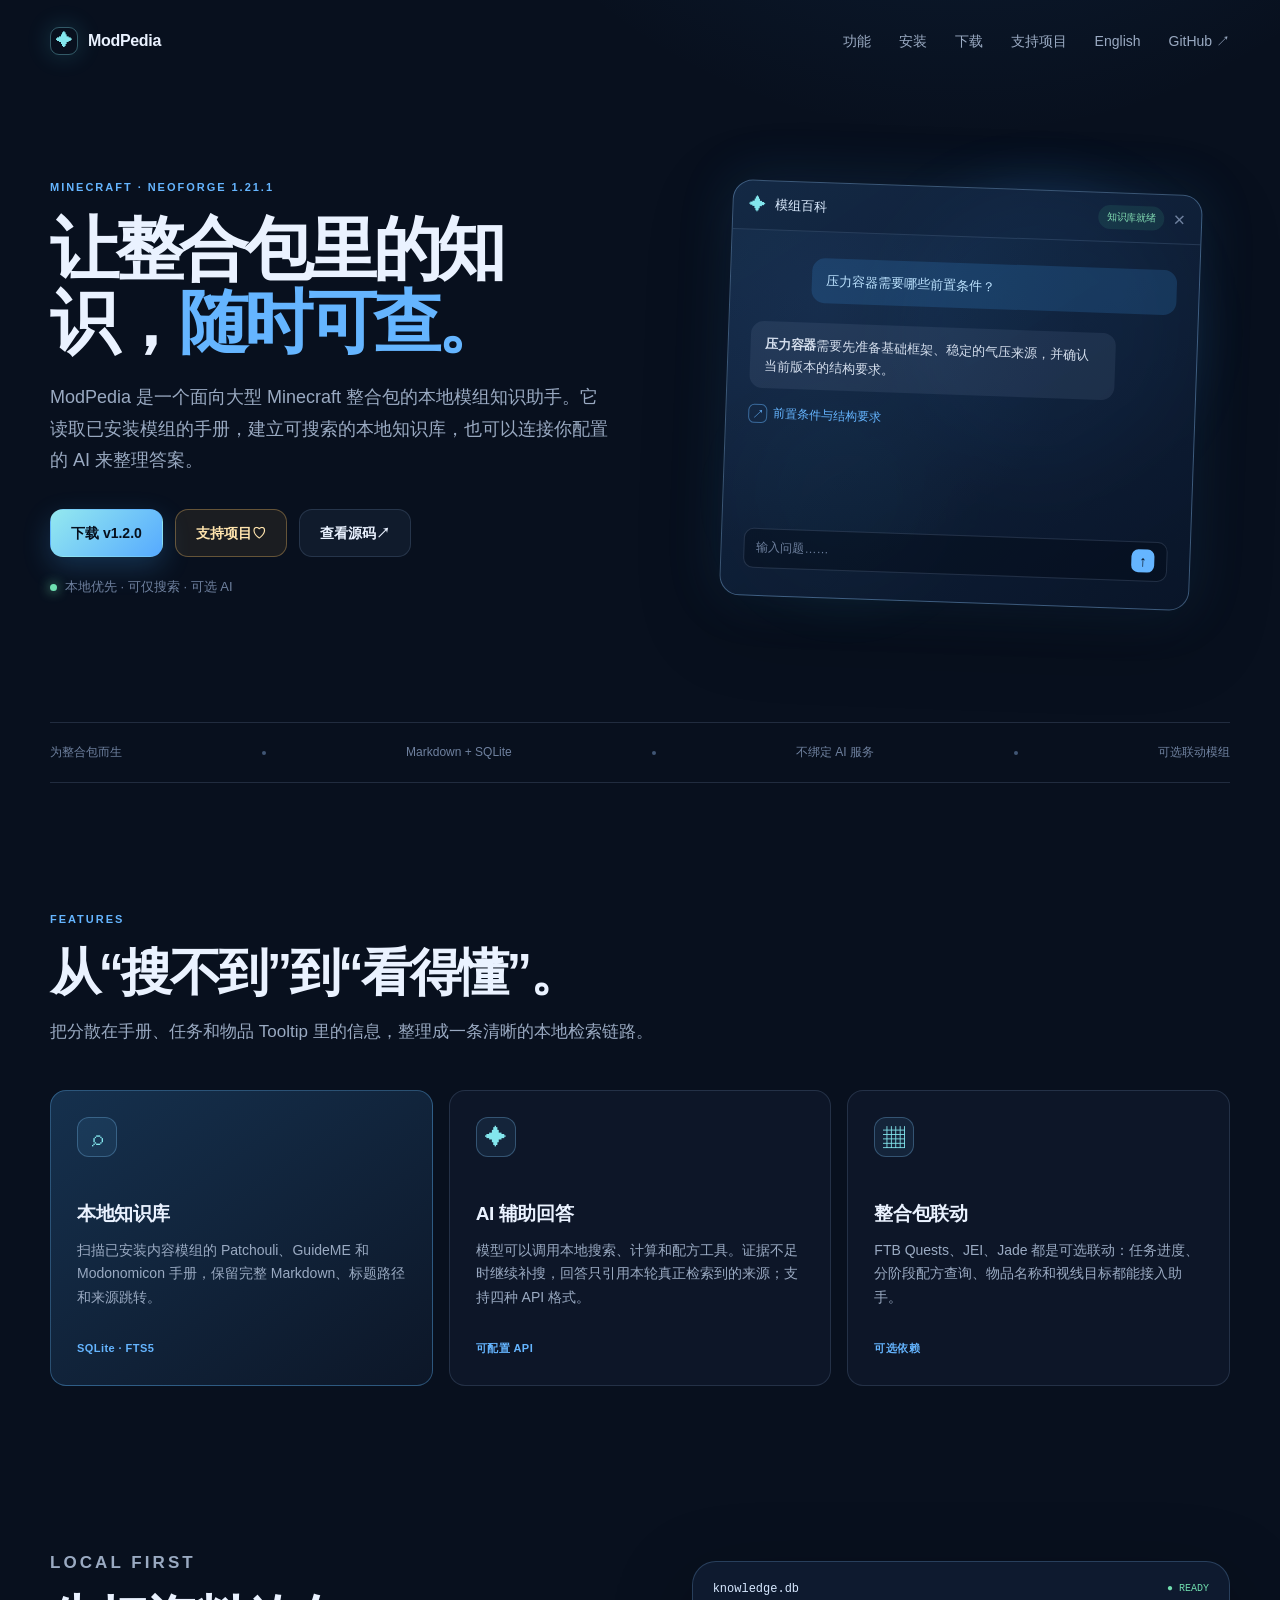
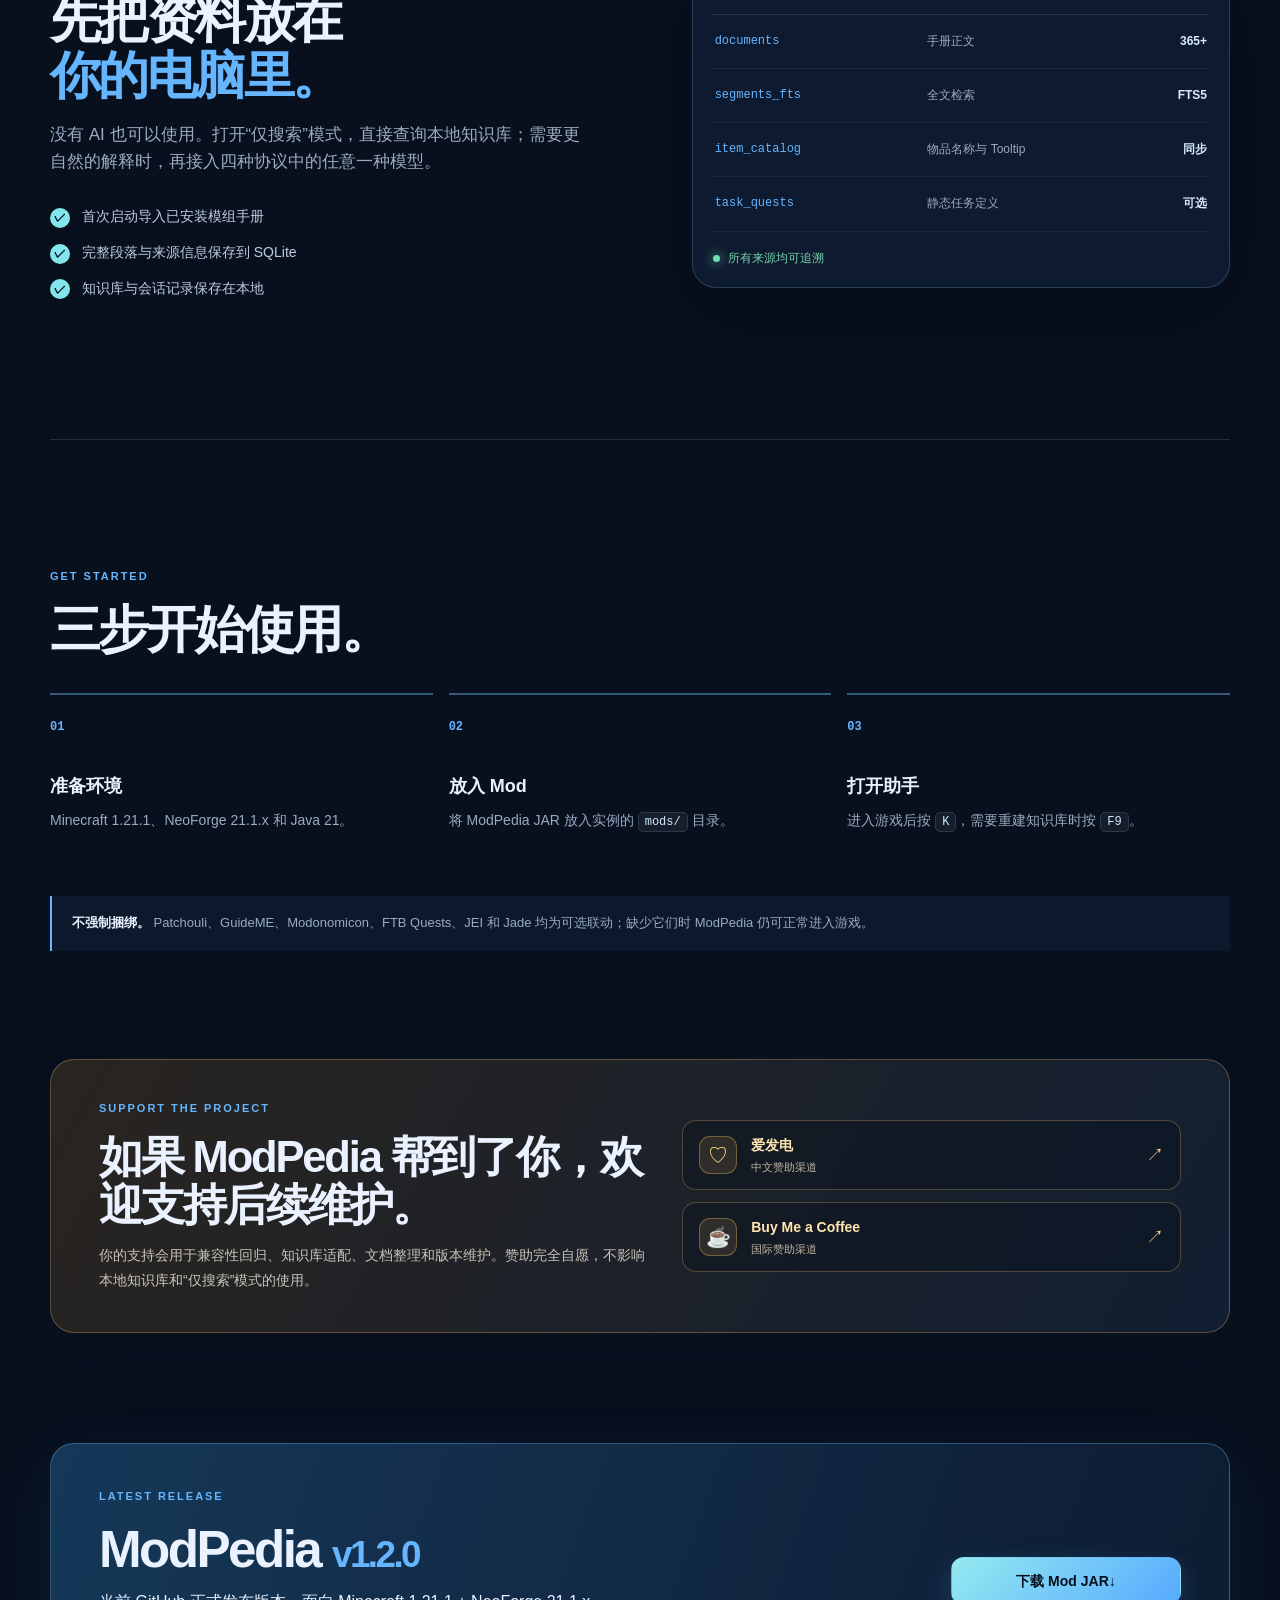
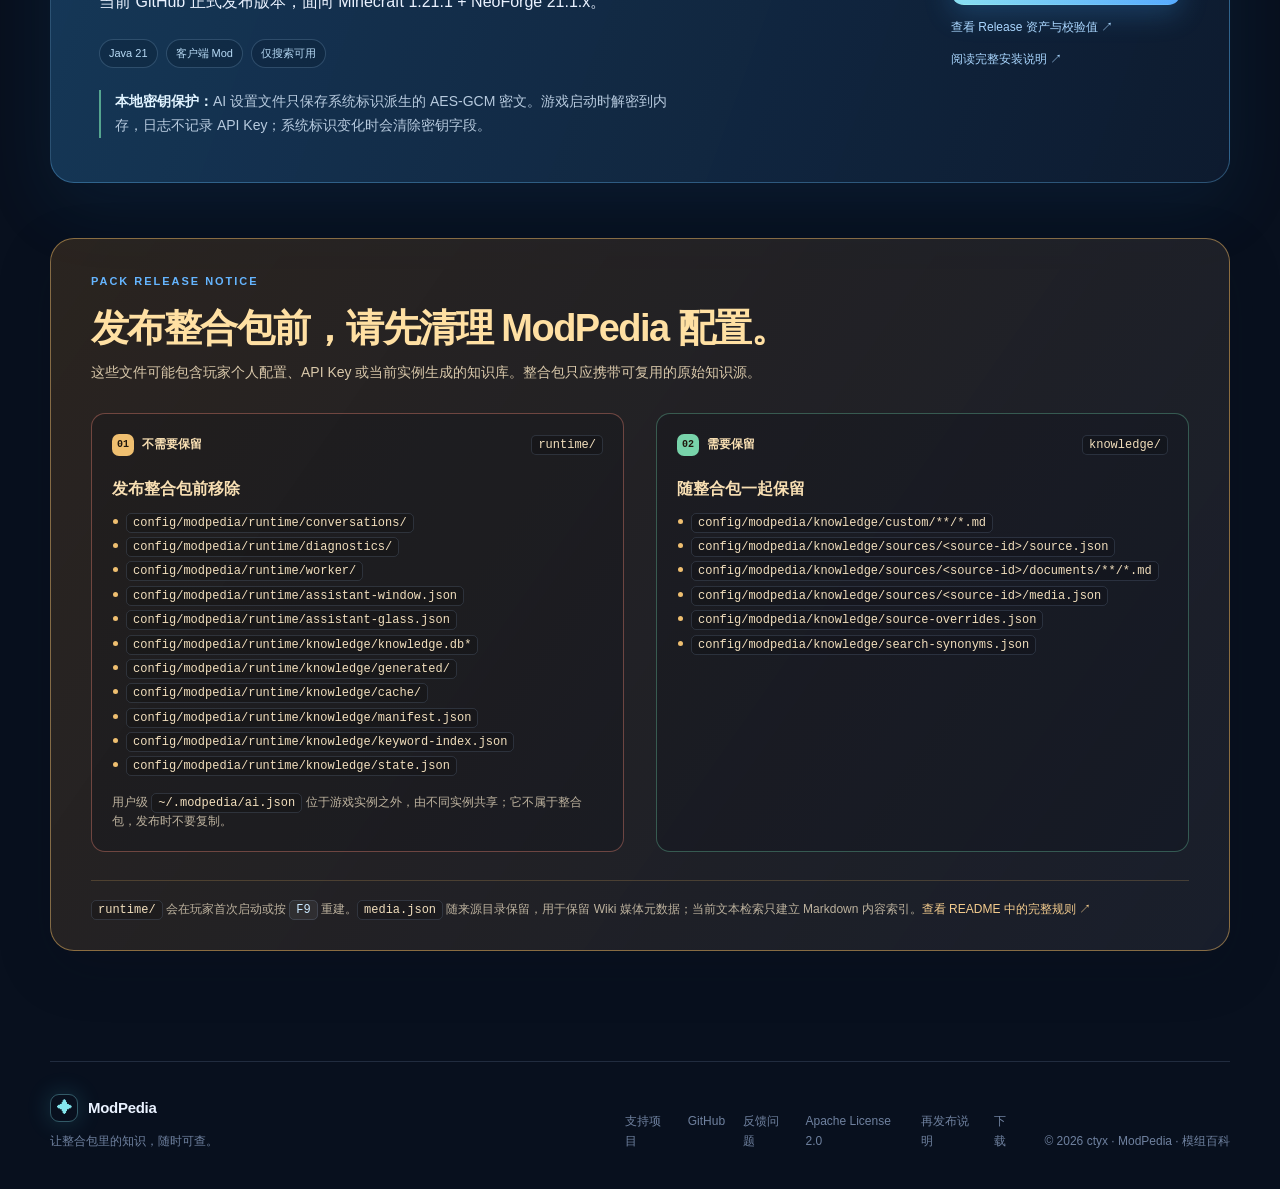
==== commit f55522fe: "release: publish v1.2.0" ====
--- a/docs/site/index.html
+++ b/docs/site/index.html
@@ -31,7 +31,7 @@
           <h1>让整合包里的知识，<span>随时可查。</span></h1>
           <p class="hero-lede">ModPedia 是一个面向大型 Minecraft 整合包的本地模组知识助手。它读取已安装模组的手册，建立可搜索的本地知识库，也可以连接你配置的 AI 来整理答案。</p>
           <div class="hero-actions">
-            <a class="button button-primary" href="#downloads">下载 v1.1.0</a>
+            <a class="button button-primary" href="#downloads">下载 v1.2.0</a>
             <a class="button button-support" href="#support">支持项目 <span aria-hidden="true">♡</span></a>
             <a class="button button-quiet" href="https://github.com/ct-yx/modpedia" target="_blank" rel="noreferrer">查看源码 <span aria-hidden="true">↗</span></a>
           </div>
@@ -77,13 +77,13 @@
           <article class="feature-card">
             <div class="feature-icon">✦</div>
             <h3>AI 辅助回答</h3>
-            <p>模型可以调用本地搜索工具。证据不足时继续补搜，回答只引用本轮真正检索到的来源。</p>
+            <p>模型可以调用本地搜索、计算和配方工具。证据不足时继续补搜，回答只引用本轮真正检索到的来源；支持四种 API 格式。</p>
             <span class="card-tag">可配置 API</span>
           </article>
           <article class="feature-card">
             <div class="feature-icon">▦</div>
             <h3>整合包联动</h3>
-            <p>FTB Quests、JEI、Jade 都是可选联动：任务进度、物品名称、配方跳转和视线目标都能接入助手。</p>
+            <p>FTB Quests、JEI、Jade 都是可选联动：任务进度、分阶段配方查询、物品名称和视线目标都能接入助手。</p>
             <span class="card-tag">可选依赖</span>
           </article>
         </div>
@@ -93,7 +93,7 @@
         <div class="split-copy">
           <p class="eyebrow">LOCAL FIRST</p>
           <h2>先把资料放在<br><span>你的电脑里。</span></h2>
-          <p>没有 AI 也可以使用。打开“仅搜索”模式，直接查询本地知识库；需要更自然的解释时，再接入兼容 Chat Completions 的模型。</p>
+          <p>没有 AI 也可以使用。打开“仅搜索”模式，直接查询本地知识库；需要更自然的解释时，再接入四种协议中的任意一种模型。</p>
           <ul class="check-list">
             <li><span>✓</span> 首次启动导入已安装模组手册</li>
             <li><span>✓</span> 完整段落与来源信息保存到 SQLite</li>
@@ -146,14 +146,14 @@
       <section id="downloads" class="download-section">
         <div class="download-copy">
           <p class="eyebrow">LATEST RELEASE</p>
-          <h2>ModPedia <span>v1.1.0</span></h2>
+          <h2>ModPedia <span>v1.2.0</span></h2>
           <p>当前 GitHub 正式发布版本，面向 Minecraft 1.21.1 + NeoForge 21.1.x。</p>
           <div class="release-meta"><span>Java 21</span><span>客户端 Mod</span><span>仅搜索可用</span></div>
           <p class="download-security-note"><strong>本地密钥保护：</strong>AI 设置文件只保存系统标识派生的 AES-GCM 密文。游戏启动时解密到内存，日志不记录 API Key；系统标识变化时会清除密钥字段。</p>
         </div>
         <div class="download-actions">
-          <a class="button button-primary button-wide" href="https://github.com/ct-yx/modpedia/releases/download/v1.1.0/modpedia-1.1.0.jar">下载 Mod JAR <span aria-hidden="true">↓</span></a>
-          <a class="text-link" href="https://github.com/ct-yx/modpedia/releases/tag/v1.1.0" target="_blank" rel="noreferrer">查看 Release 资产与校验值 ↗</a>
+          <a class="button button-primary button-wide" href="https://github.com/ct-yx/modpedia/releases/download/v1.2.0/modpedia-1.2.0.jar">下载 Mod JAR <span aria-hidden="true">↓</span></a>
+          <a class="text-link" href="https://github.com/ct-yx/modpedia/releases/tag/v1.2.0" target="_blank" rel="noreferrer">查看 Release 资产与校验值 ↗</a>
           <a class="text-link" href="https://github.com/ct-yx/modpedia/blob/main/INSTALL.md" target="_blank" rel="noreferrer">阅读完整安装说明 ↗</a>
         </div>
       </section>
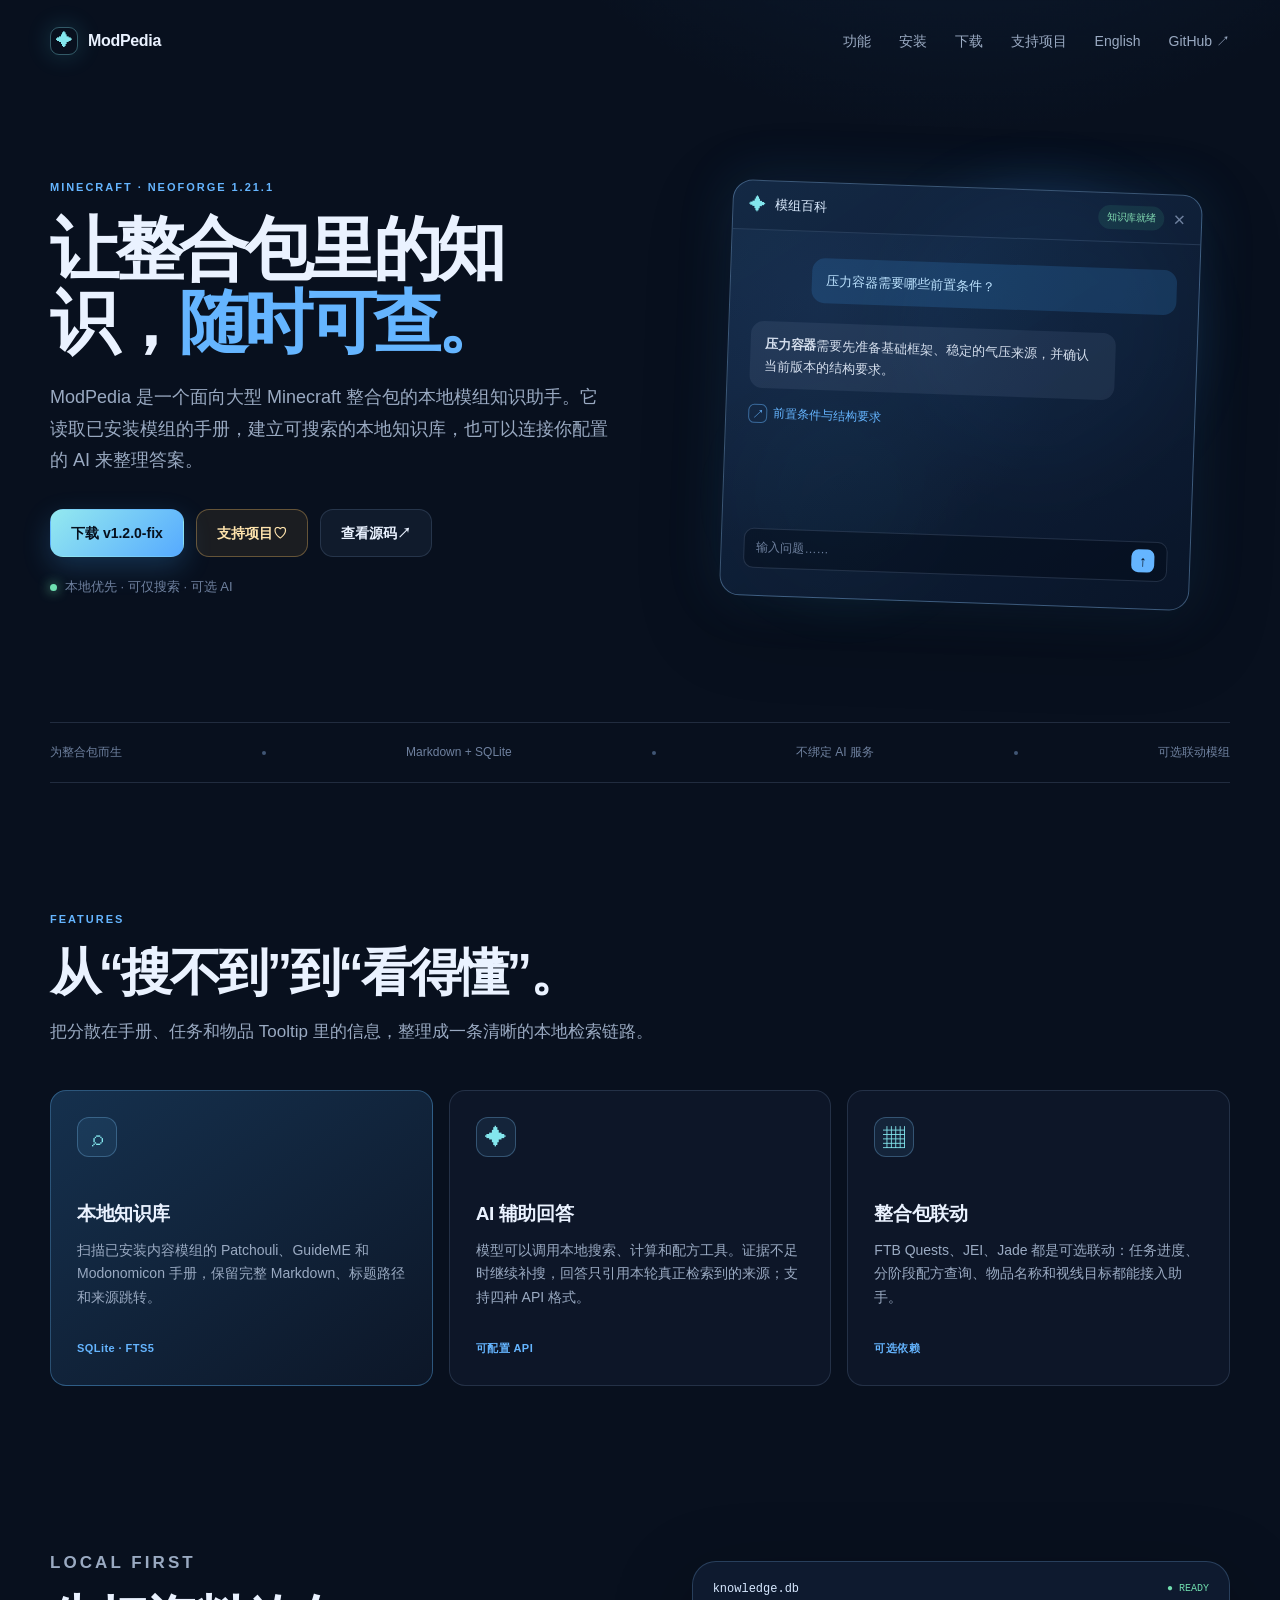
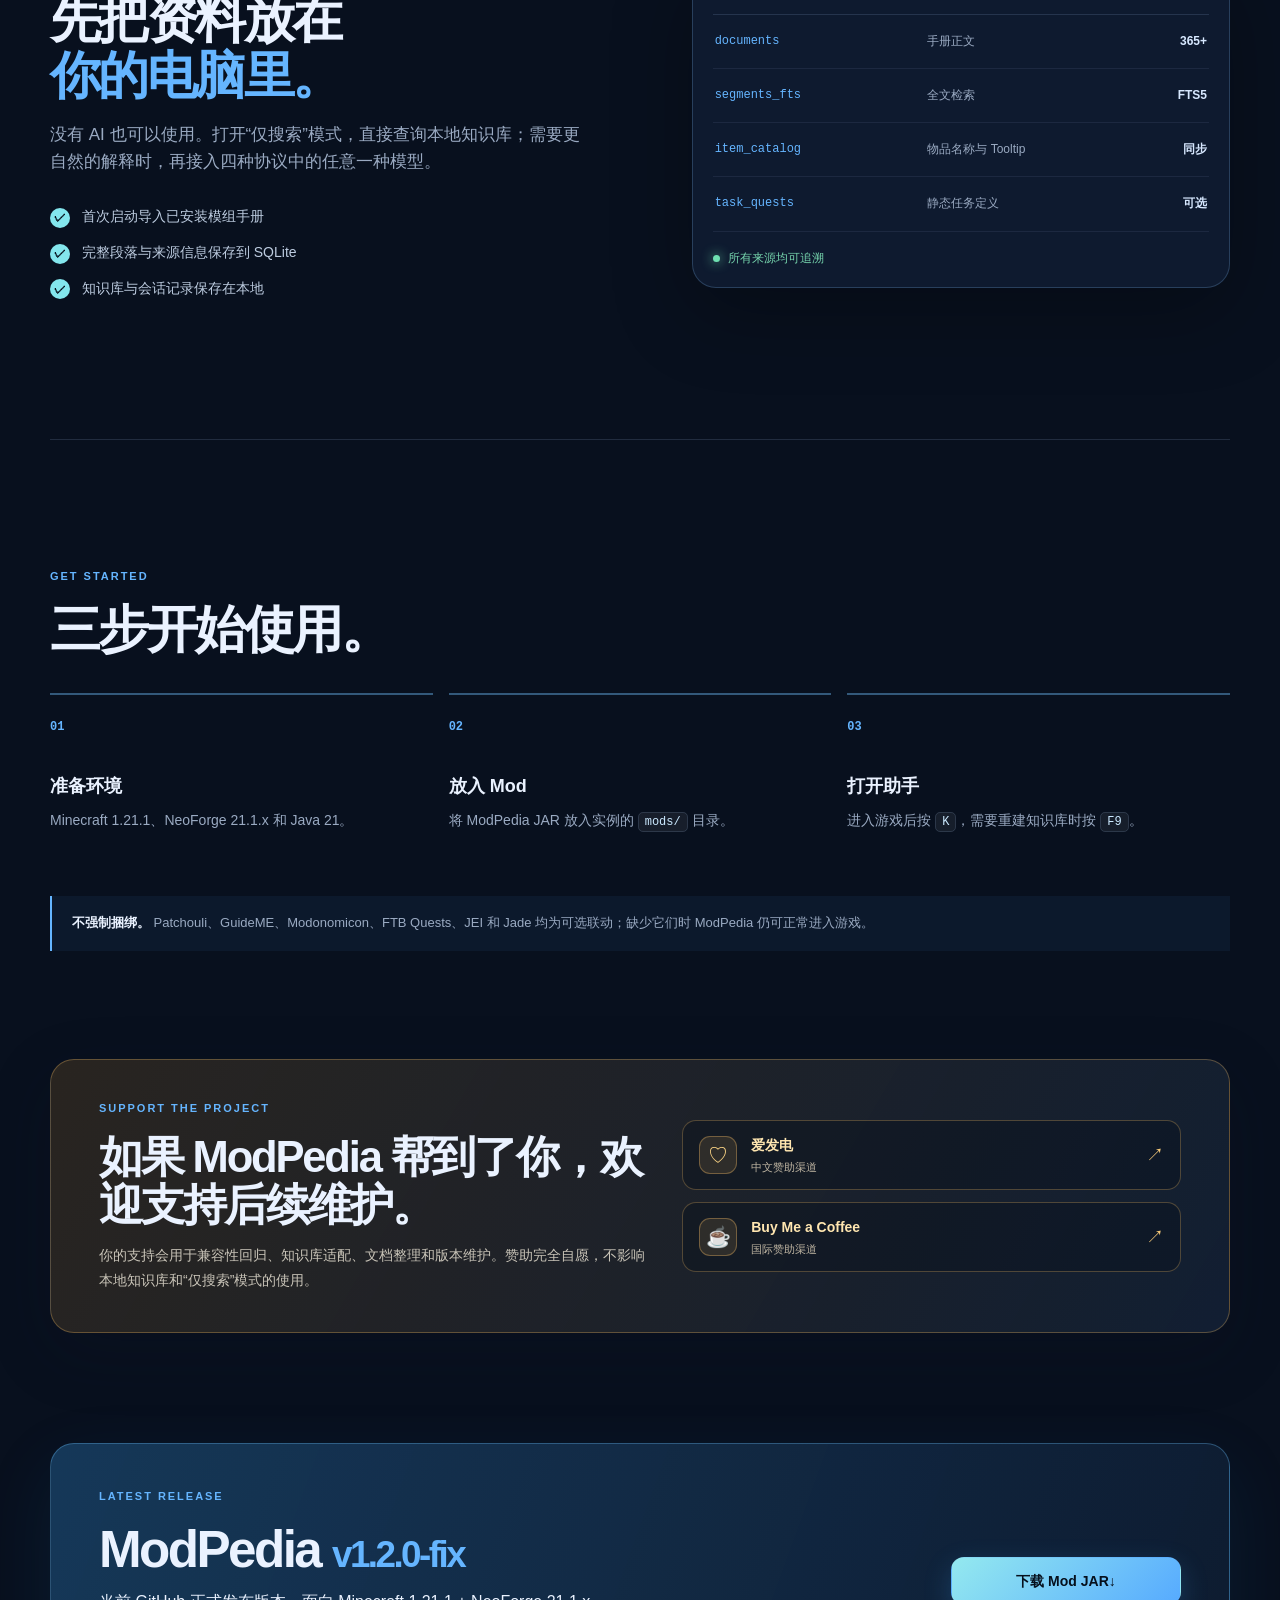
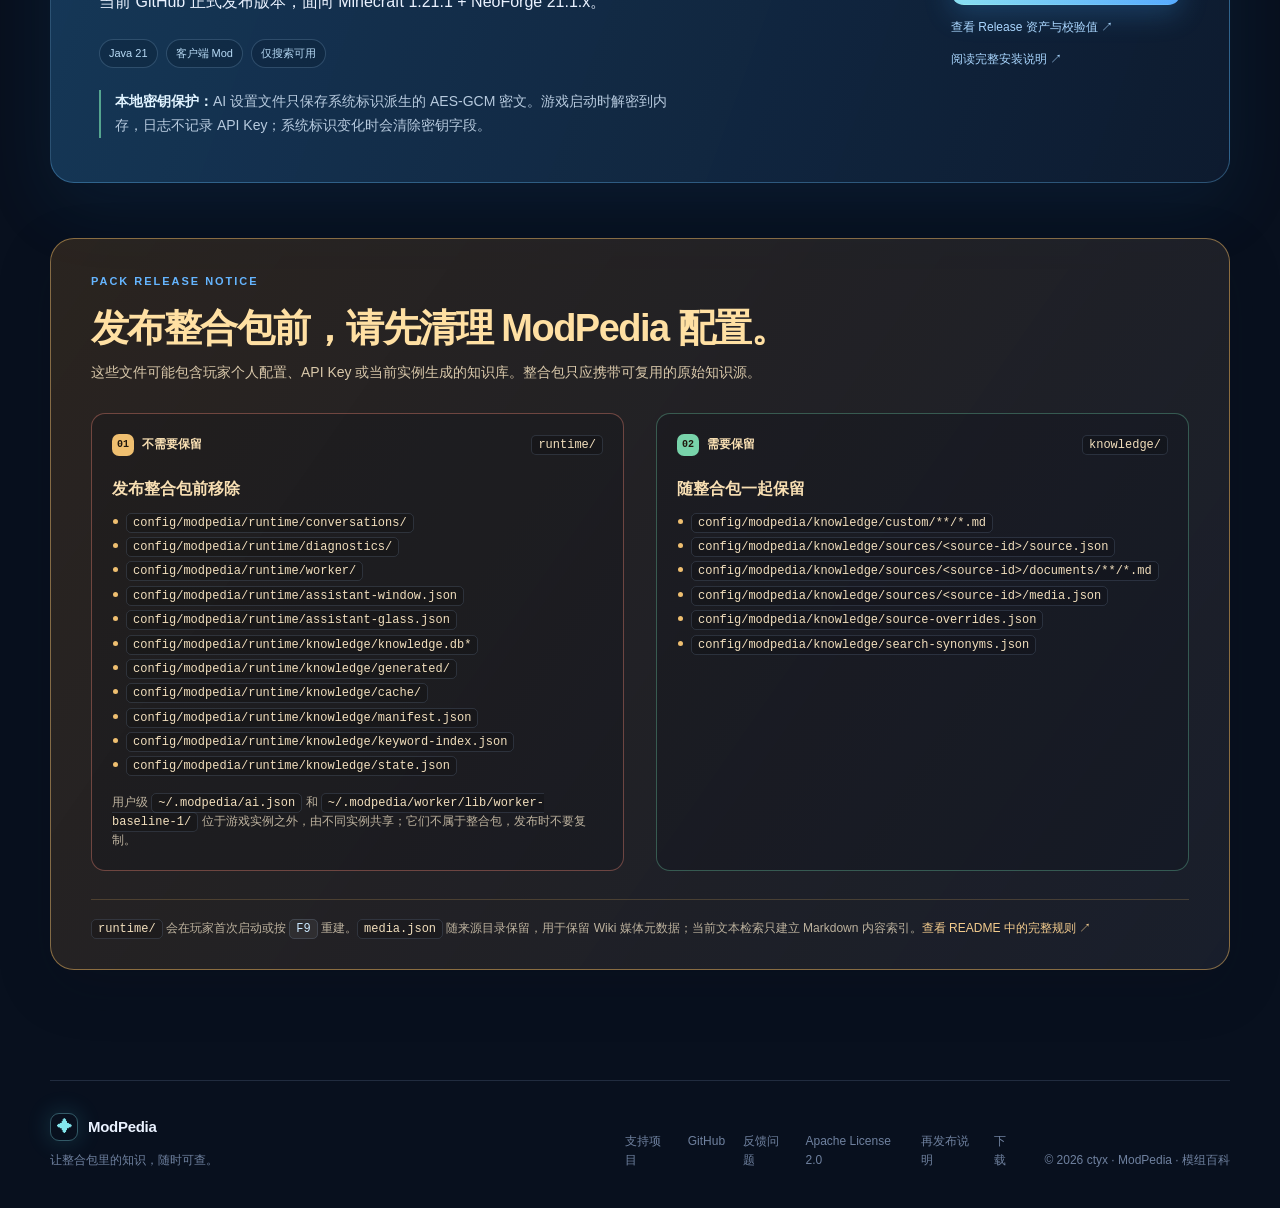
==== commit 575615f9: "fix: share worker libraries by baseline" ====
--- a/docs/site/index.html
+++ b/docs/site/index.html
@@ -31,7 +31,7 @@
           <h1>让整合包里的知识，<span>随时可查。</span></h1>
           <p class="hero-lede">ModPedia 是一个面向大型 Minecraft 整合包的本地模组知识助手。它读取已安装模组的手册，建立可搜索的本地知识库，也可以连接你配置的 AI 来整理答案。</p>
           <div class="hero-actions">
-            <a class="button button-primary" href="#downloads">下载 v1.2.0</a>
+            <a class="button button-primary" href="#downloads">下载 v1.2.0-fix</a>
             <a class="button button-support" href="#support">支持项目 <span aria-hidden="true">♡</span></a>
             <a class="button button-quiet" href="https://github.com/ct-yx/modpedia" target="_blank" rel="noreferrer">查看源码 <span aria-hidden="true">↗</span></a>
           </div>
@@ -146,14 +146,14 @@
       <section id="downloads" class="download-section">
         <div class="download-copy">
           <p class="eyebrow">LATEST RELEASE</p>
-          <h2>ModPedia <span>v1.2.0</span></h2>
+          <h2>ModPedia <span>v1.2.0-fix</span></h2>
           <p>当前 GitHub 正式发布版本，面向 Minecraft 1.21.1 + NeoForge 21.1.x。</p>
           <div class="release-meta"><span>Java 21</span><span>客户端 Mod</span><span>仅搜索可用</span></div>
           <p class="download-security-note"><strong>本地密钥保护：</strong>AI 设置文件只保存系统标识派生的 AES-GCM 密文。游戏启动时解密到内存，日志不记录 API Key；系统标识变化时会清除密钥字段。</p>
         </div>
         <div class="download-actions">
-          <a class="button button-primary button-wide" href="https://github.com/ct-yx/modpedia/releases/download/v1.2.0/modpedia-1.2.0.jar">下载 Mod JAR <span aria-hidden="true">↓</span></a>
-          <a class="text-link" href="https://github.com/ct-yx/modpedia/releases/tag/v1.2.0" target="_blank" rel="noreferrer">查看 Release 资产与校验值 ↗</a>
+          <a class="button button-primary button-wide" href="https://github.com/ct-yx/modpedia/releases/download/v1.2.0-fix/modpedia-1.2.0-fix.jar">下载 Mod JAR <span aria-hidden="true">↓</span></a>
+          <a class="text-link" href="https://github.com/ct-yx/modpedia/releases/tag/v1.2.0-fix" target="_blank" rel="noreferrer">查看 Release 资产与校验值 ↗</a>
           <a class="text-link" href="https://github.com/ct-yx/modpedia/blob/main/INSTALL.md" target="_blank" rel="noreferrer">阅读完整安装说明 ↗</a>
         </div>
       </section>
@@ -181,7 +181,7 @@
               <li><code>config/modpedia/runtime/knowledge/keyword-index.json</code></li>
               <li><code>config/modpedia/runtime/knowledge/state.json</code></li>
             </ul>
-            <p class="release-warning-note">用户级 <code>~/.modpedia/ai.json</code> 位于游戏实例之外，由不同实例共享；它不属于整合包，发布时不要复制。</p>
+            <p class="release-warning-note">用户级 <code>~/.modpedia/ai.json</code> 和 <code>~/.modpedia/worker/lib/worker-baseline-1/</code> 位于游戏实例之外，由不同实例共享；它们不属于整合包，发布时不要复制。</p>
           </div>
           <div class="release-warning-folder release-warning-folder-keep">
             <div class="release-warning-folder-path"><span>02</span><strong>需要保留</strong><code>knowledge/</code></div>
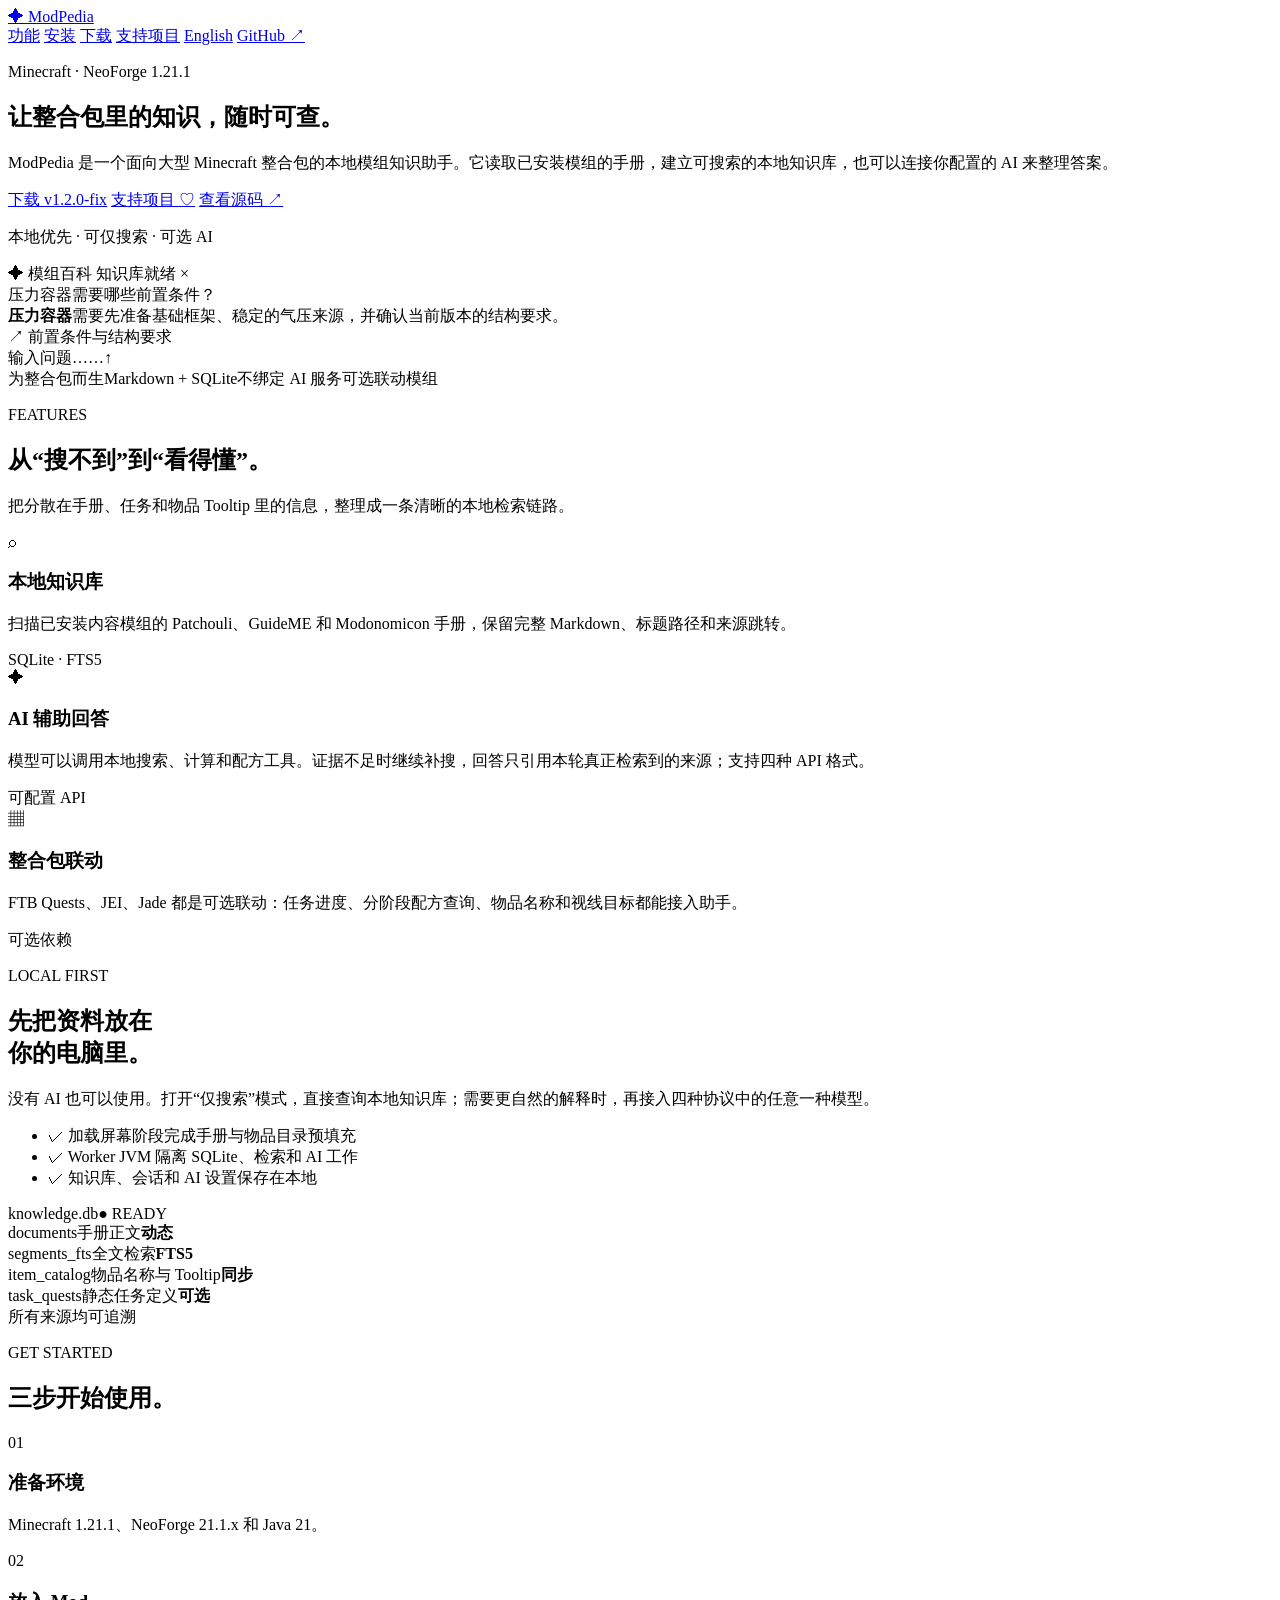
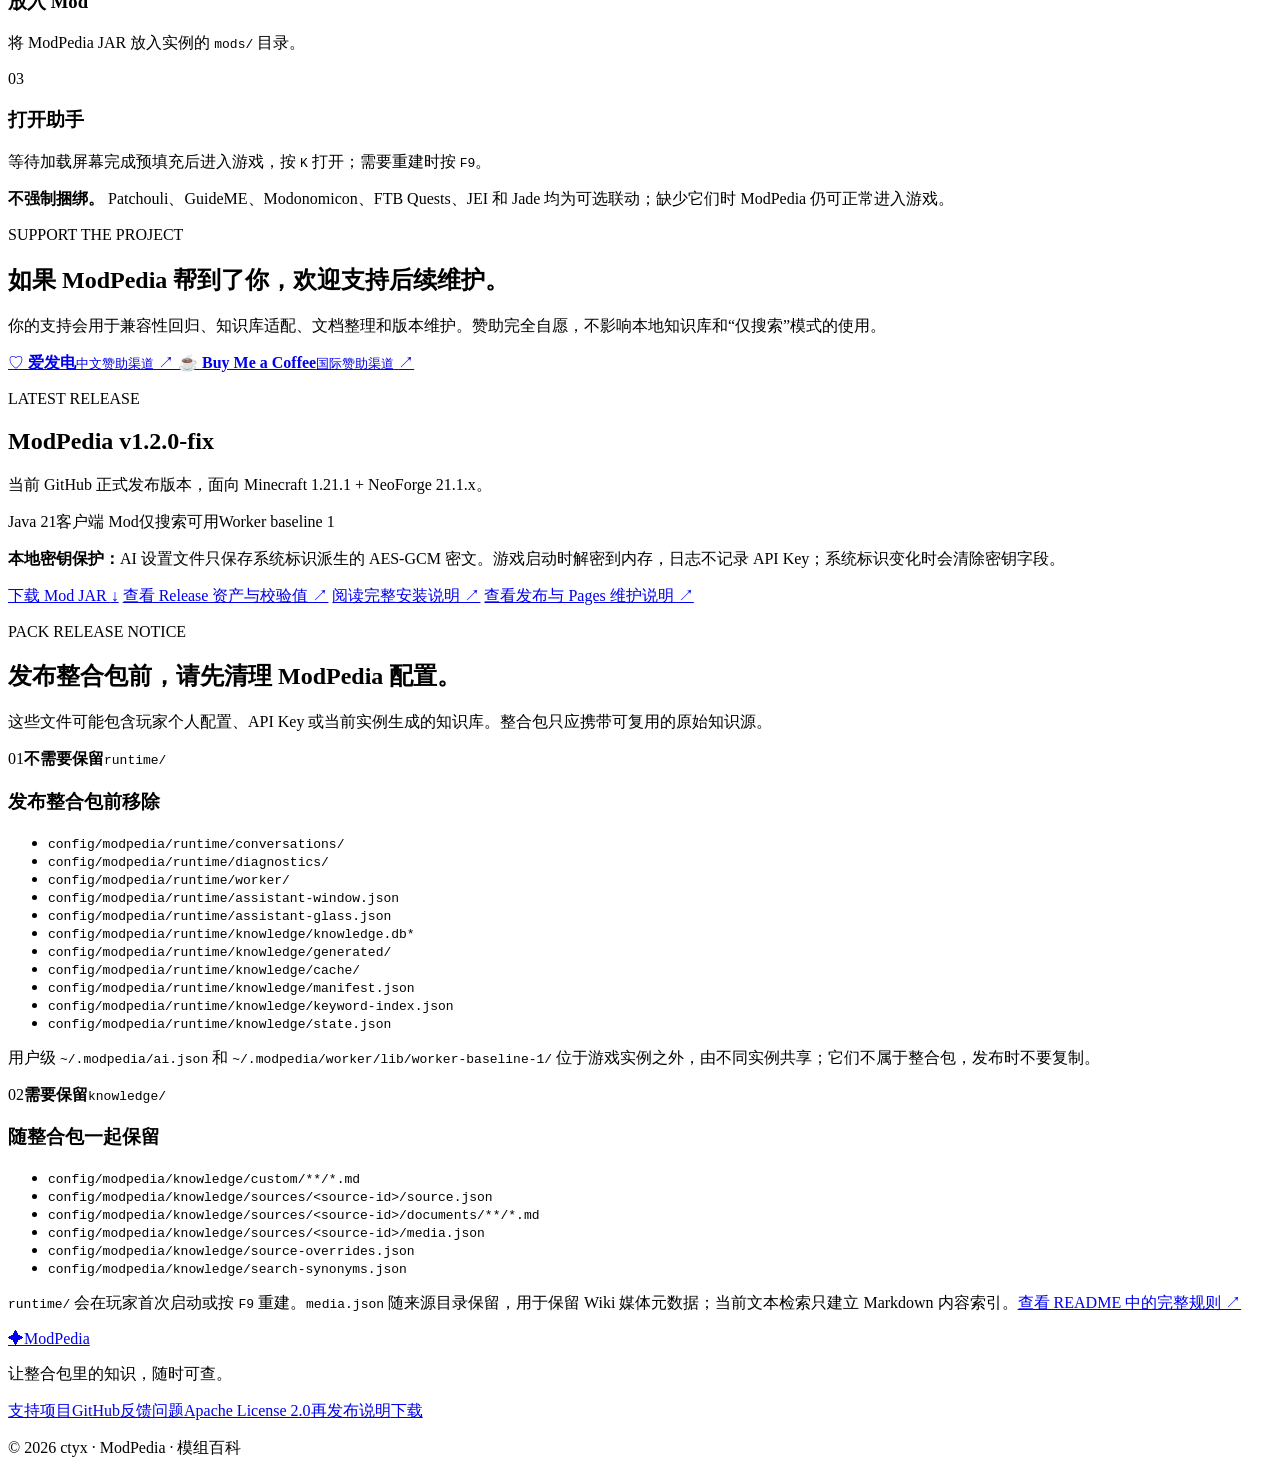
==== commit 16738495: "docs:完善项目文档与发布网页" ====
--- a/docs/site/index.html
+++ b/docs/site/index.html
@@ -95,14 +95,14 @@
           <h2>先把资料放在<br><span>你的电脑里。</span></h2>
           <p>没有 AI 也可以使用。打开“仅搜索”模式，直接查询本地知识库；需要更自然的解释时，再接入四种协议中的任意一种模型。</p>
           <ul class="check-list">
-            <li><span>✓</span> 首次启动导入已安装模组手册</li>
-            <li><span>✓</span> 完整段落与来源信息保存到 SQLite</li>
-            <li><span>✓</span> 知识库与会话记录保存在本地</li>
+            <li><span>✓</span> 加载屏幕阶段完成手册与物品目录预填充</li>
+            <li><span>✓</span> Worker JVM 隔离 SQLite、检索和 AI 工作</li>
+            <li><span>✓</span> 知识库、会话和 AI 设置保存在本地</li>
           </ul>
         </div>
         <div class="data-panel" aria-label="本地知识库结构示意图">
           <div class="panel-top"><span>knowledge.db</span><span class="panel-live">● READY</span></div>
-          <div class="db-row"><span class="db-key">documents</span><span>手册正文</span><b>365+</b></div>
+          <div class="db-row"><span class="db-key">documents</span><span>手册正文</span><b>动态</b></div>
           <div class="db-row"><span class="db-key">segments_fts</span><span>全文检索</span><b>FTS5</b></div>
           <div class="db-row"><span class="db-key">item_catalog</span><span>物品名称与 Tooltip</span><b>同步</b></div>
           <div class="db-row"><span class="db-key">task_quests</span><span>静态任务定义</span><b>可选</b></div>
@@ -118,7 +118,7 @@
         <div class="steps-grid">
           <div class="step"><span class="step-number">01</span><h3>准备环境</h3><p>Minecraft 1.21.1、NeoForge 21.1.x 和 Java 21。</p></div>
           <div class="step"><span class="step-number">02</span><h3>放入 Mod</h3><p>将 ModPedia JAR 放入实例的 <code>mods/</code> 目录。</p></div>
-          <div class="step"><span class="step-number">03</span><h3>打开助手</h3><p>进入游戏后按 <kbd>K</kbd>，需要重建知识库时按 <kbd>F9</kbd>。</p></div>
+          <div class="step"><span class="step-number">03</span><h3>打开助手</h3><p>等待加载屏幕完成预填充后进入游戏，按 <kbd>K</kbd> 打开；需要重建时按 <kbd>F9</kbd>。</p></div>
         </div>
         <div class="optional-note"><strong>不强制捆绑。</strong> Patchouli、GuideME、Modonomicon、FTB Quests、JEI 和 Jade 均为可选联动；缺少它们时 ModPedia 仍可正常进入游戏。</div>
       </section>
@@ -148,13 +148,14 @@
           <p class="eyebrow">LATEST RELEASE</p>
           <h2>ModPedia <span>v1.2.0-fix</span></h2>
           <p>当前 GitHub 正式发布版本，面向 Minecraft 1.21.1 + NeoForge 21.1.x。</p>
-          <div class="release-meta"><span>Java 21</span><span>客户端 Mod</span><span>仅搜索可用</span></div>
+          <div class="release-meta"><span>Java 21</span><span>客户端 Mod</span><span>仅搜索可用</span><span>Worker baseline 1</span></div>
           <p class="download-security-note"><strong>本地密钥保护：</strong>AI 设置文件只保存系统标识派生的 AES-GCM 密文。游戏启动时解密到内存，日志不记录 API Key；系统标识变化时会清除密钥字段。</p>
         </div>
         <div class="download-actions">
           <a class="button button-primary button-wide" href="https://github.com/ct-yx/modpedia/releases/download/v1.2.0-fix/modpedia-1.2.0-fix.jar">下载 Mod JAR <span aria-hidden="true">↓</span></a>
           <a class="text-link" href="https://github.com/ct-yx/modpedia/releases/tag/v1.2.0-fix" target="_blank" rel="noreferrer">查看 Release 资产与校验值 ↗</a>
           <a class="text-link" href="https://github.com/ct-yx/modpedia/blob/main/INSTALL.md" target="_blank" rel="noreferrer">阅读完整安装说明 ↗</a>
+          <a class="text-link" href="https://github.com/ct-yx/modpedia/blob/main/docs/RELEASE_AND_PAGES.md" target="_blank" rel="noreferrer">查看发布与 Pages 维护说明 ↗</a>
         </div>
       </section>
 
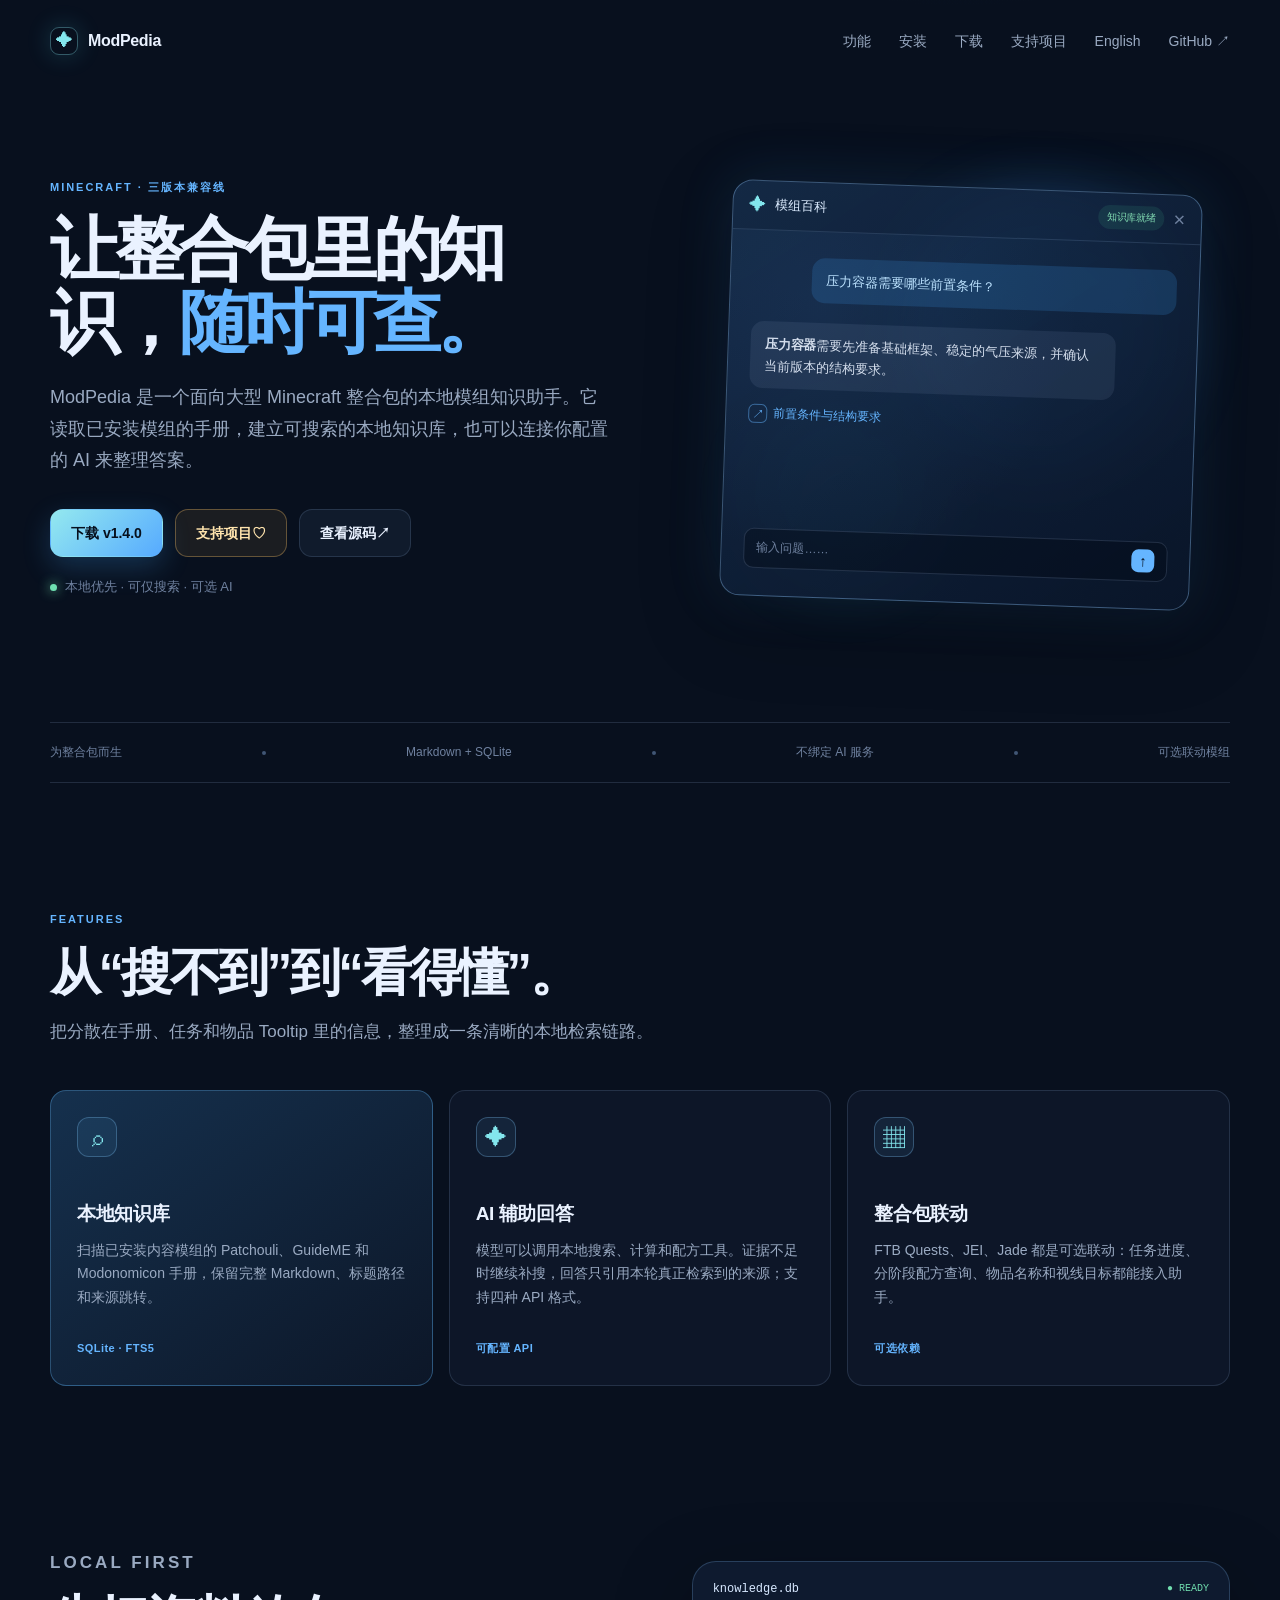
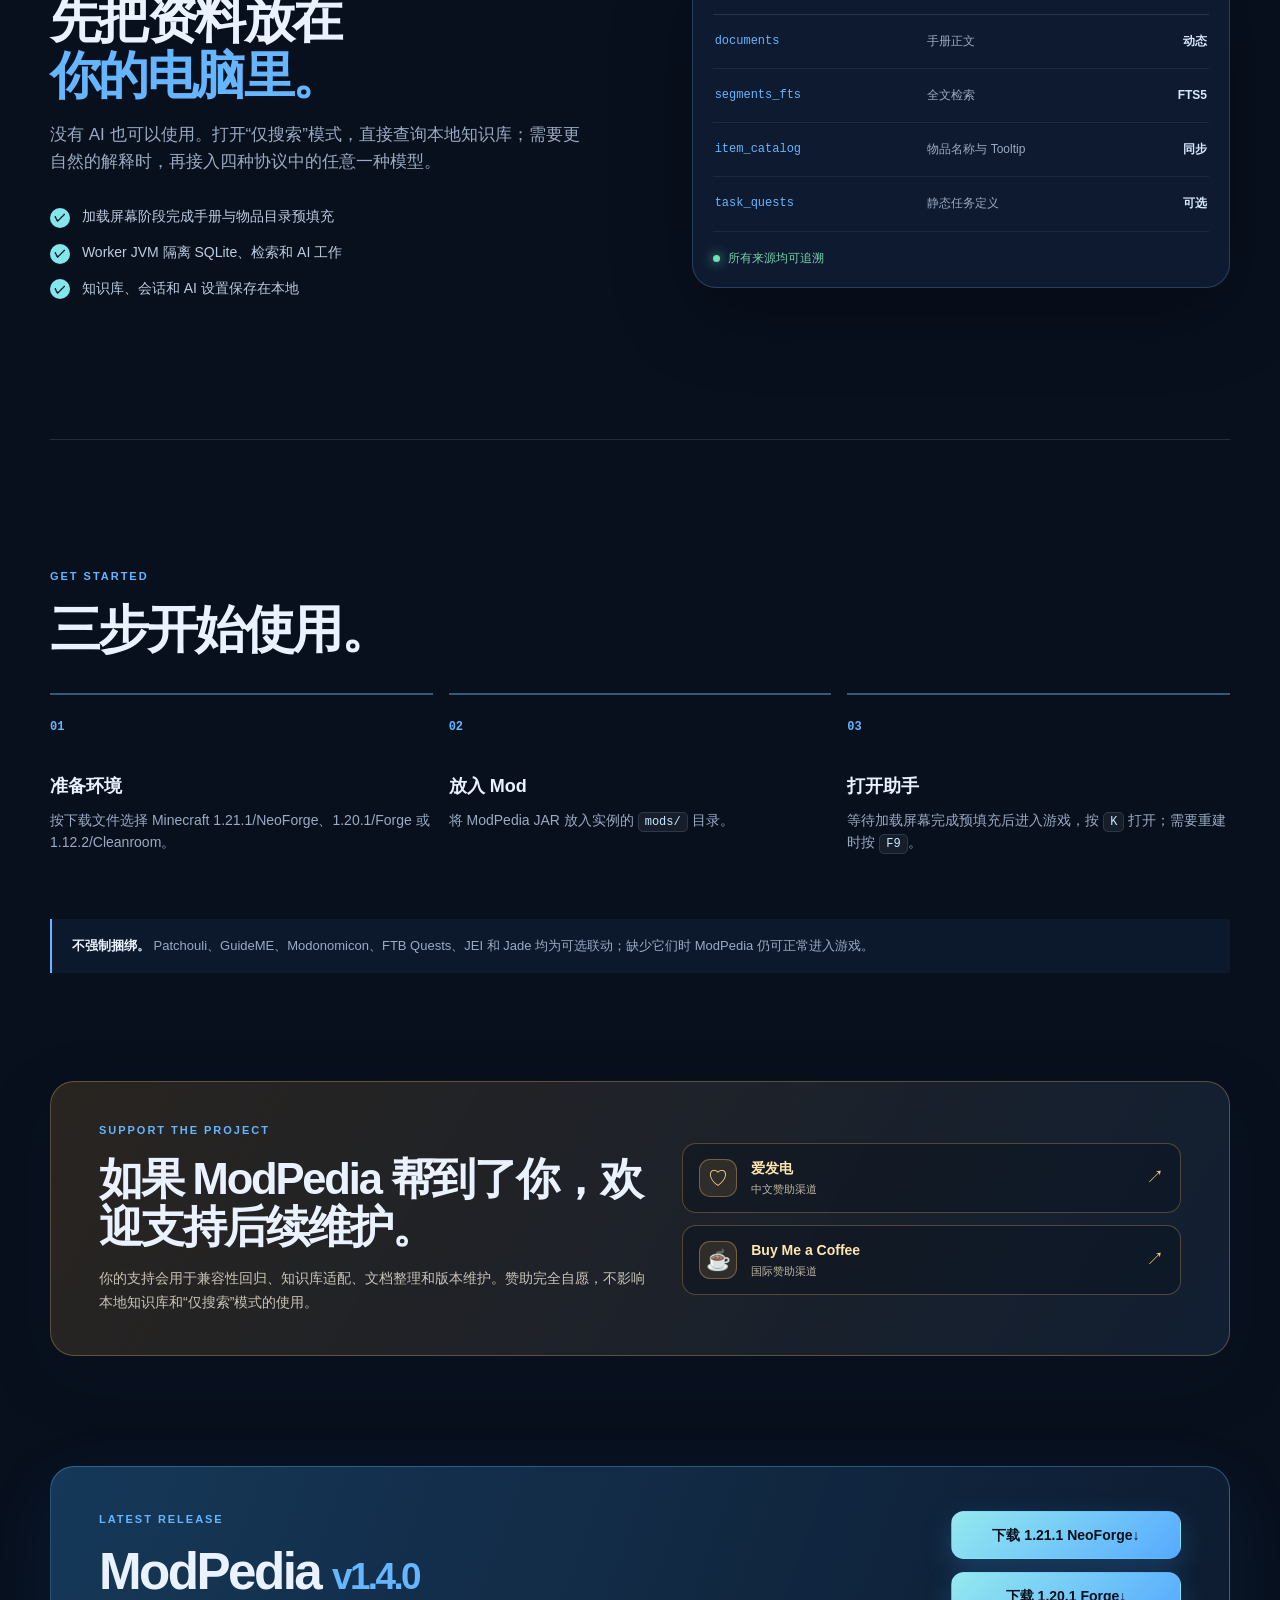
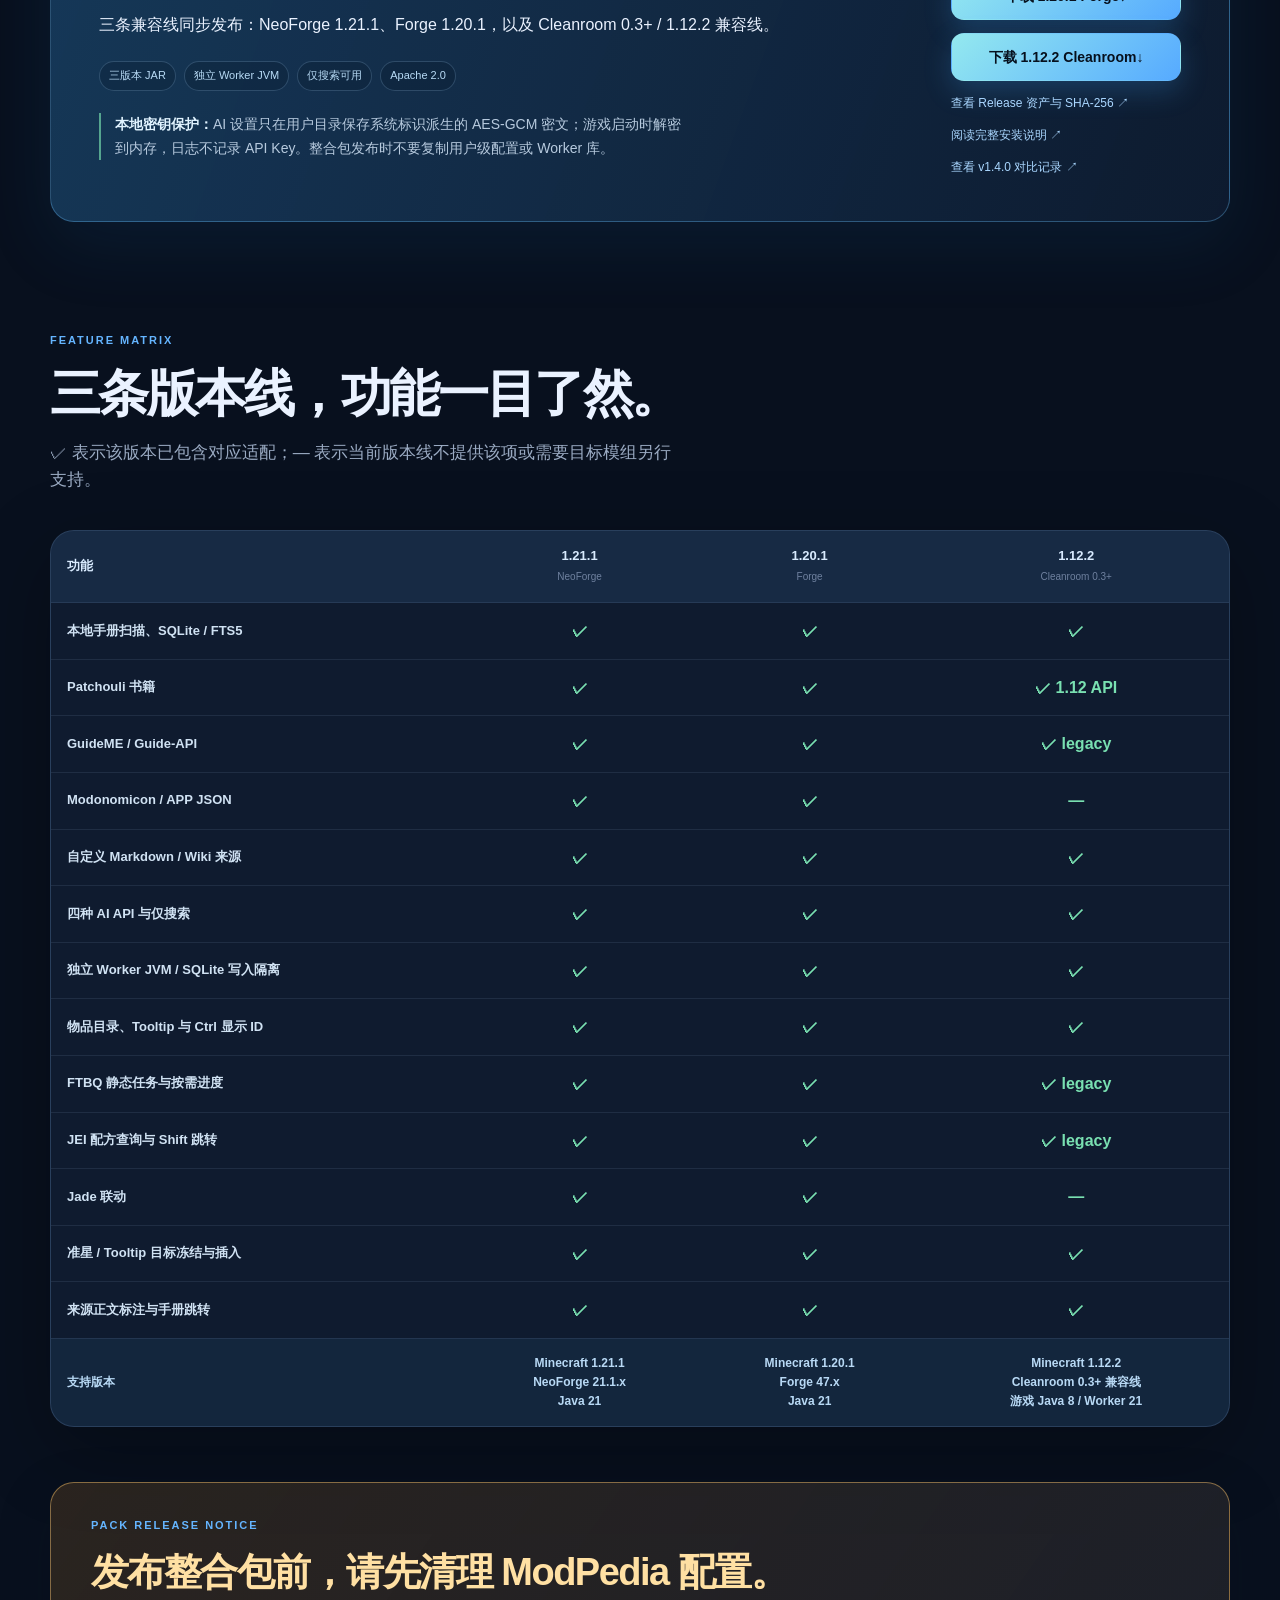
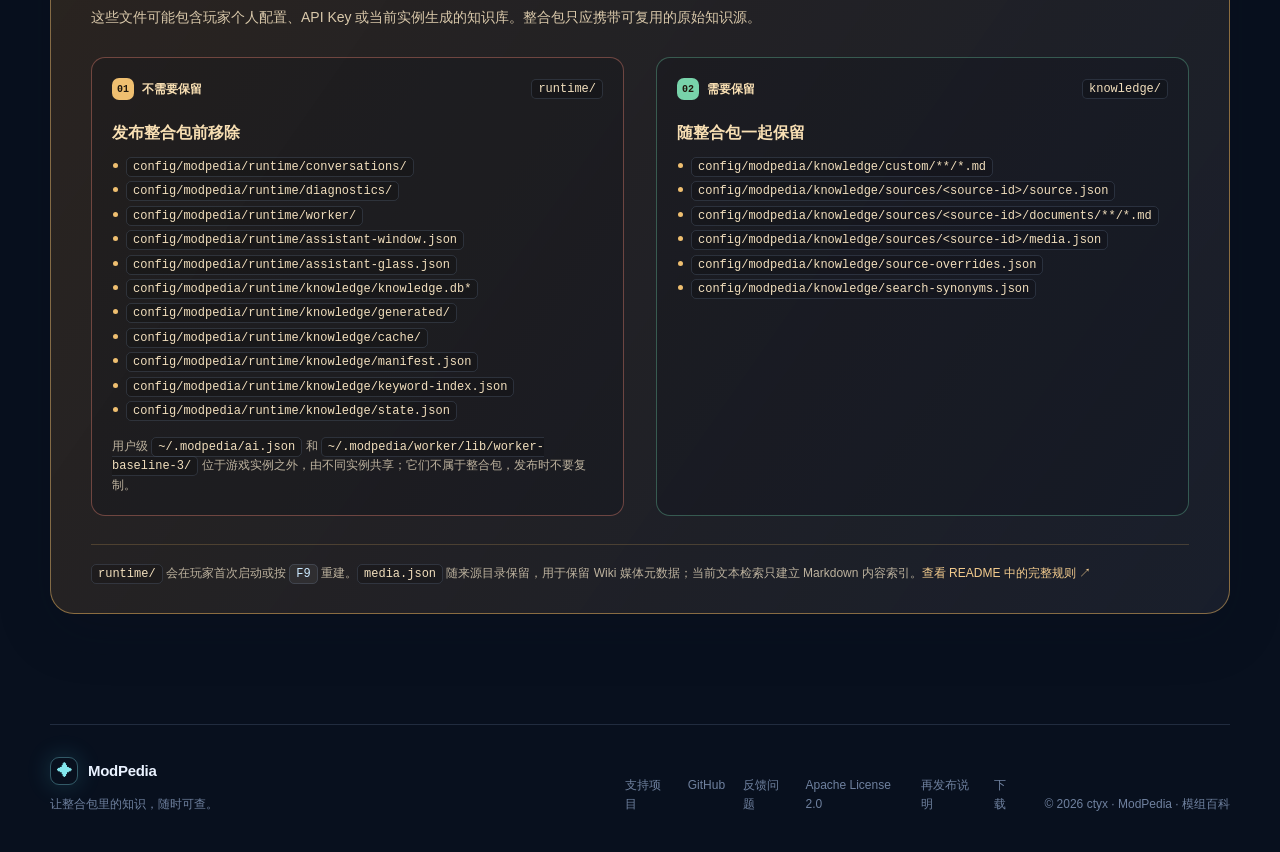
==== commit 7b94a993: "release: prepare v1.4.0 multi-version assets" ====
--- a/docs/site/index.html
+++ b/docs/site/index.html
@@ -27,11 +27,11 @@
     <main id="top">
       <section class="hero section-grid">
         <div class="hero-copy">
-          <p class="eyebrow">Minecraft · NeoForge 1.21.1</p>
+          <p class="eyebrow">Minecraft · 三版本兼容线</p>
           <h1>让整合包里的知识，<span>随时可查。</span></h1>
           <p class="hero-lede">ModPedia 是一个面向大型 Minecraft 整合包的本地模组知识助手。它读取已安装模组的手册，建立可搜索的本地知识库，也可以连接你配置的 AI 来整理答案。</p>
           <div class="hero-actions">
-            <a class="button button-primary" href="#downloads">下载 v1.2.0-fix</a>
+            <a class="button button-primary" href="#downloads">下载 v1.4.0</a>
             <a class="button button-support" href="#support">支持项目 <span aria-hidden="true">♡</span></a>
             <a class="button button-quiet" href="https://github.com/ct-yx/modpedia" target="_blank" rel="noreferrer">查看源码 <span aria-hidden="true">↗</span></a>
           </div>
@@ -116,7 +116,7 @@
           <h2>三步开始使用。</h2>
         </div>
         <div class="steps-grid">
-          <div class="step"><span class="step-number">01</span><h3>准备环境</h3><p>Minecraft 1.21.1、NeoForge 21.1.x 和 Java 21。</p></div>
+          <div class="step"><span class="step-number">01</span><h3>准备环境</h3><p>按下载文件选择 Minecraft 1.21.1/NeoForge、1.20.1/Forge 或 1.12.2/Cleanroom。</p></div>
           <div class="step"><span class="step-number">02</span><h3>放入 Mod</h3><p>将 ModPedia JAR 放入实例的 <code>mods/</code> 目录。</p></div>
           <div class="step"><span class="step-number">03</span><h3>打开助手</h3><p>等待加载屏幕完成预填充后进入游戏，按 <kbd>K</kbd> 打开；需要重建时按 <kbd>F9</kbd>。</p></div>
         </div>
@@ -146,16 +146,47 @@
       <section id="downloads" class="download-section">
         <div class="download-copy">
           <p class="eyebrow">LATEST RELEASE</p>
-          <h2>ModPedia <span>v1.2.0-fix</span></h2>
-          <p>当前 GitHub 正式发布版本，面向 Minecraft 1.21.1 + NeoForge 21.1.x。</p>
-          <div class="release-meta"><span>Java 21</span><span>客户端 Mod</span><span>仅搜索可用</span><span>Worker baseline 1</span></div>
-          <p class="download-security-note"><strong>本地密钥保护：</strong>AI 设置文件只保存系统标识派生的 AES-GCM 密文。游戏启动时解密到内存，日志不记录 API Key；系统标识变化时会清除密钥字段。</p>
+          <h2>ModPedia <span>v1.4.0</span></h2>
+          <p>三条兼容线同步发布：NeoForge 1.21.1、Forge 1.20.1，以及 Cleanroom 0.3+ / 1.12.2 兼容线。</p>
+          <div class="release-meta"><span>三版本 JAR</span><span>独立 Worker JVM</span><span>仅搜索可用</span><span>Apache 2.0</span></div>
+          <p class="download-security-note"><strong>本地密钥保护：</strong>AI 设置只在用户目录保存系统标识派生的 AES-GCM 密文；游戏启动时解密到内存，日志不记录 API Key。整合包发布时不要复制用户级配置或 Worker 库。</p>
         </div>
         <div class="download-actions">
-          <a class="button button-primary button-wide" href="https://github.com/ct-yx/modpedia/releases/download/v1.2.0-fix/modpedia-1.2.0-fix.jar">下载 Mod JAR <span aria-hidden="true">↓</span></a>
-          <a class="text-link" href="https://github.com/ct-yx/modpedia/releases/tag/v1.2.0-fix" target="_blank" rel="noreferrer">查看 Release 资产与校验值 ↗</a>
+          <a class="button button-primary button-wide" href="https://github.com/ct-yx/modpedia/releases/download/v1.4.0/modpedia-1.4.0-mc1.21.1-neoforge.jar">下载 1.21.1 NeoForge <span aria-hidden="true">↓</span></a>
+          <a class="button button-primary button-wide" href="https://github.com/ct-yx/modpedia/releases/download/v1.4.0/modpedia-1.4.0-mc1.20.1-forge.jar">下载 1.20.1 Forge <span aria-hidden="true">↓</span></a>
+          <a class="button button-primary button-wide" href="https://github.com/ct-yx/modpedia/releases/download/v1.4.0/modpedia-1.4.0-mc1.12.2-cleanroom.jar">下载 1.12.2 Cleanroom <span aria-hidden="true">↓</span></a>
+          <a class="text-link" href="https://github.com/ct-yx/modpedia/releases/tag/v1.4.0" target="_blank" rel="noreferrer">查看 Release 资产与 SHA-256 ↗</a>
           <a class="text-link" href="https://github.com/ct-yx/modpedia/blob/main/INSTALL.md" target="_blank" rel="noreferrer">阅读完整安装说明 ↗</a>
-          <a class="text-link" href="https://github.com/ct-yx/modpedia/blob/main/docs/RELEASE_AND_PAGES.md" target="_blank" rel="noreferrer">查看发布与 Pages 维护说明 ↗</a>
+          <a class="text-link" href="https://github.com/ct-yx/modpedia/blob/main/docs/RELEASE_1.4.0.md" target="_blank" rel="noreferrer">查看 v1.4.0 对比记录 ↗</a>
+        </div>
+      </section>
+
+      <section id="feature-matrix" class="feature-matrix-section" aria-labelledby="feature-matrix-title">
+        <div class="section-heading compact-heading">
+          <p class="eyebrow">FEATURE MATRIX</p>
+          <h2 id="feature-matrix-title">三条版本线，功能一目了然。</h2>
+          <p>✓ 表示该版本已包含对应适配；— 表示当前版本线不提供该项或需要目标模组另行支持。</p>
+        </div>
+        <div class="feature-matrix-scroll">
+          <table class="feature-matrix">
+            <thead><tr><th scope="col">功能</th><th scope="col">1.21.1<br><small>NeoForge</small></th><th scope="col">1.20.1<br><small>Forge</small></th><th scope="col">1.12.2<br><small>Cleanroom 0.3+</small></th></tr></thead>
+            <tbody>
+              <tr><th scope="row">本地手册扫描、SQLite / FTS5</th><td>✓</td><td>✓</td><td>✓</td></tr>
+              <tr><th scope="row">Patchouli 书籍</th><td>✓</td><td>✓</td><td>✓ 1.12 API</td></tr>
+              <tr><th scope="row">GuideME / Guide-API</th><td>✓</td><td>✓</td><td>✓ legacy</td></tr>
+              <tr><th scope="row">Modonomicon / APP JSON</th><td>✓</td><td>✓</td><td>—</td></tr>
+              <tr><th scope="row">自定义 Markdown / Wiki 来源</th><td>✓</td><td>✓</td><td>✓</td></tr>
+              <tr><th scope="row">四种 AI API 与仅搜索</th><td>✓</td><td>✓</td><td>✓</td></tr>
+              <tr><th scope="row">独立 Worker JVM / SQLite 写入隔离</th><td>✓</td><td>✓</td><td>✓</td></tr>
+              <tr><th scope="row">物品目录、Tooltip 与 Ctrl 显示 ID</th><td>✓</td><td>✓</td><td>✓</td></tr>
+              <tr><th scope="row">FTBQ 静态任务与按需进度</th><td>✓</td><td>✓</td><td>✓ legacy</td></tr>
+              <tr><th scope="row">JEI 配方查询与 Shift 跳转</th><td>✓</td><td>✓</td><td>✓ legacy</td></tr>
+              <tr><th scope="row">Jade 联动</th><td>✓</td><td>✓</td><td>—</td></tr>
+              <tr><th scope="row">准星 / Tooltip 目标冻结与插入</th><td>✓</td><td>✓</td><td>✓</td></tr>
+              <tr><th scope="row">来源正文标注与手册跳转</th><td>✓</td><td>✓</td><td>✓</td></tr>
+              <tr class="matrix-support"><th scope="row">支持版本</th><td>Minecraft 1.21.1<br>NeoForge 21.1.x<br>Java 21</td><td>Minecraft 1.20.1<br>Forge 47.x<br>Java 21</td><td>Minecraft 1.12.2<br>Cleanroom 0.3+ 兼容线<br>游戏 Java 8 / Worker 21</td></tr>
+            </tbody>
+          </table>
         </div>
       </section>
 
@@ -182,7 +213,7 @@
               <li><code>config/modpedia/runtime/knowledge/keyword-index.json</code></li>
               <li><code>config/modpedia/runtime/knowledge/state.json</code></li>
             </ul>
-            <p class="release-warning-note">用户级 <code>~/.modpedia/ai.json</code> 和 <code>~/.modpedia/worker/lib/worker-baseline-1/</code> 位于游戏实例之外，由不同实例共享；它们不属于整合包，发布时不要复制。</p>
+            <p class="release-warning-note">用户级 <code>~/.modpedia/ai.json</code> 和 <code>~/.modpedia/worker/lib/worker-baseline-3/</code> 位于游戏实例之外，由不同实例共享；它们不属于整合包，发布时不要复制。</p>
           </div>
           <div class="release-warning-folder release-warning-folder-keep">
             <div class="release-warning-folder-path"><span>02</span><strong>需要保留</strong><code>knowledge/</code></div>
--- a/docs/site/styles.css
+++ b/docs/site/styles.css
@@ -0,0 +1,83 @@
+:root {
+  --ink: #eaf2ff;
+  --muted: #9aaac2;
+  --quiet: #6f819f;
+  --surface: rgba(20, 31, 53, .72);
+  --surface-strong: #17233a;
+  --line: rgba(145, 170, 210, .18);
+  --accent: #65b5ff;
+  --accent-strong: #378ce3;
+  --cyan: #83e6ed;
+  --page: #08101e;
+  --page-soft: #0c1728;
+  --radius-lg: 24px;
+  --radius-md: 16px;
+  --shadow: 0 24px 80px rgba(0, 0, 0, .28);
+  color-scheme: dark;
+  font-family: Inter, ui-sans-serif, -apple-system, BlinkMacSystemFont, "Segoe UI", sans-serif;
+}
+
+* { box-sizing: border-box; }
+html { scroll-behavior: smooth; }
+body { margin: 0; background: var(--page); color: var(--ink); line-height: 1.6; }
+a { color: inherit; text-decoration: none; }
+.site-shell { min-height: 100vh; overflow: hidden; background: radial-gradient(circle at 75% -10%, rgba(47, 128, 205, .2), transparent 36rem), var(--page); }
+.topbar, main, .footer { width: min(1180px, calc(100% - 48px)); margin: 0 auto; }
+.topbar { height: 82px; display: flex; align-items: center; justify-content: space-between; }
+.brand { display: inline-flex; align-items: center; gap: 10px; font-weight: 750; letter-spacing: -.02em; }
+.brand-mark { display: grid; place-items: center; width: 28px; height: 28px; color: var(--cyan); border: 1px solid rgba(131, 230, 237, .35); border-radius: 9px; box-shadow: 0 0 24px rgba(73, 202, 231, .2); }
+.nav-links { display: flex; gap: 28px; color: var(--muted); font-size: 14px; }
+.nav-links a:hover, .text-link:hover, .footer-links a:hover { color: var(--ink); }
+.section-grid { display: grid; grid-template-columns: 1.03fr .97fr; gap: 70px; align-items: center; }
+.hero { min-height: 640px; padding: 70px 0 84px; }
+.eyebrow { margin: 0 0 16px; color: var(--accent); font-size: 11px; font-weight: 800; letter-spacing: .18em; text-transform: uppercase; }
+h1, h2, h3, p { margin-top: 0; }
+h1 { max-width: 650px; margin-bottom: 24px; font-size: clamp(42px, 5.4vw, 72px); line-height: 1.05; letter-spacing: -.065em; }
+h1 span, h2 span { color: var(--accent); }
+.hero-lede { max-width: 560px; color: var(--muted); font-size: 18px; line-height: 1.75; }
+.hero-actions { display: flex; flex-wrap: wrap; gap: 12px; margin: 32px 0 20px; }
+.button { display: inline-flex; align-items: center; justify-content: center; min-height: 48px; padding: 0 20px; border: 1px solid transparent; border-radius: 13px; font-size: 14px; font-weight: 700; transition: transform .2s ease, background .2s ease, border-color .2s ease; }
+.button:hover { transform: translateY(-2px); }
+.button-primary { color: #06101d; background: linear-gradient(135deg, #94e9ef, #56aaff); box-shadow: 0 10px 28px rgba(64, 159, 237, .24); }
+.button-primary:hover { background: linear-gradient(135deg, #b1f1f4, #73baff); }
+.button-quiet { color: var(--ink); background: rgba(90, 129, 177, .1); border-color: var(--line); }
+.button-quiet:hover { background: rgba(90, 129, 177, .2); border-color: rgba(145, 190, 235, .34); }
+.button-support { color: #ffe4ad; background: rgba(196, 145, 67, .1); border-color: rgba(246, 190, 101, .34); }
+.button-support:hover { background: rgba(196, 145, 67, .2); border-color: rgba(246, 190, 101, .58); }
+.hero-note { display: flex; align-items: center; gap: 8px; color: var(--quiet); font-size: 13px; }
+.status-dot, .tiny-dot { width: 7px; height: 7px; border-radius: 50%; background: #6fe0b1; box-shadow: 0 0 12px #6fe0b1; }
+.hero-visual { position: relative; min-height: 445px; display: grid; place-items: center; }
+.glow { position: absolute; border-radius: 50%; filter: blur(30px); pointer-events: none; }
+.glow-one { width: 280px; height: 280px; top: 20px; right: 50px; background: rgba(51, 143, 239, .25); }
+.glow-two { width: 180px; height: 180px; bottom: 30px; left: 65px; background: rgba(57, 218, 228, .13); }
+.assistant-card { position: relative; width: min(100%, 470px); border: 1px solid rgba(136, 187, 235, .38); border-radius: 20px; background: linear-gradient(145deg, rgba(23, 47, 79, .8), rgba(10, 22, 42, .92)); box-shadow: var(--shadow), 0 0 55px rgba(54, 145, 223, .16); transform: rotate(2deg); overflow: hidden; }
+.assistant-header { height: 49px; display: flex; align-items: center; gap: 9px; padding: 0 16px; border-bottom: 1px solid rgba(150, 186, 225, .17); color: #dcecff; font-size: 13px; }
+.mini-logo { color: var(--cyan); font-size: 17px; }.ready-pill { margin-left: auto; padding: 4px 8px; border-radius: 99px; color: #83ddb3; background: rgba(73, 208, 155, .11); font-size: 10px; }.close-icon { color: var(--quiet); font-size: 20px; }
+.assistant-body { min-height: 365px; padding: 26px 22px 19px; background: radial-gradient(circle at 20% 20%, rgba(66, 130, 199, .11), transparent 16rem); }
+.bubble { max-width: 86%; padding: 12px 14px; border-radius: 13px; font-size: 13px; line-height: 1.65; }.bubble-user { margin: 0 0 20px auto; color: #bde3ff; background: rgba(55, 143, 223, .2); }.bubble-ai { color: #d4deed; background: rgba(155, 180, 211, .1); }.source-line { display: inline-flex; align-items: center; gap: 6px; margin: 16px 0 104px; color: var(--accent); font-size: 12px; }.source-icon { display: grid; place-items: center; width: 19px; height: 19px; border: 1px solid rgba(101, 181, 255, .48); border-radius: 6px; }.assistant-input { display: flex; align-items: center; justify-content: space-between; height: 40px; padding: 0 12px; border: 1px solid rgba(145, 170, 210, .2); border-radius: 10px; color: var(--quiet); font-size: 12px; background: rgba(3, 11, 23, .42); }.send-icon { display: grid; place-items: center; width: 23px; height: 23px; color: #06101d; border-radius: 7px; background: var(--accent); font-size: 15px; }
+.trust-strip { display: flex; justify-content: space-between; align-items: center; padding: 20px 0; border-top: 1px solid var(--line); border-bottom: 1px solid var(--line); color: var(--quiet); font-size: 12px; }.trust-strip i { width: 4px; height: 4px; border-radius: 50%; background: #405675; }
+.content-section { padding: 128px 0; }.section-heading { max-width: 630px; margin-bottom: 45px; }.section-heading h2, .split-copy h2, .download-copy h2 { margin-bottom: 18px; font-size: clamp(32px, 4vw, 52px); line-height: 1.08; letter-spacing: -.05em; }.section-heading > p:last-child, .split-copy > p { color: var(--muted); font-size: 17px; }
+.feature-grid { display: grid; grid-template-columns: repeat(3, 1fr); gap: 16px; }.feature-card { min-height: 270px; padding: 26px; border: 1px solid var(--line); border-radius: var(--radius-md); background: rgba(20, 31, 53, .46); }.feature-card-highlight { border-color: rgba(91, 170, 232, .38); background: linear-gradient(145deg, rgba(33, 75, 117, .55), rgba(17, 28, 48, .56)); }.feature-icon { display: grid; place-items: center; width: 40px; height: 40px; margin-bottom: 42px; border: 1px solid rgba(125, 195, 244, .3); border-radius: 12px; color: var(--cyan); background: rgba(93, 166, 225, .1); font-size: 22px; }.feature-card h3 { margin-bottom: 9px; font-size: 19px; letter-spacing: -.02em; }.feature-card p { min-height: 77px; margin-bottom: 18px; color: var(--muted); font-size: 14px; line-height: 1.7; }.card-tag { color: var(--accent); font-size: 11px; font-weight: 700; letter-spacing: .04em; }
+.split-section { padding: 35px 0 140px; }.split-copy { padding-right: 30px; }.check-list { display: grid; gap: 13px; padding: 0; margin: 30px 0 0; list-style: none; color: #bdcce0; font-size: 14px; }.check-list span { display: inline-grid; place-items: center; width: 20px; height: 20px; margin-right: 8px; border-radius: 50%; color: #07131e; background: var(--cyan); font-size: 12px; font-weight: 900; }.data-panel { padding: 20px; border: 1px solid rgba(119, 171, 225, .25); border-radius: var(--radius-lg); background: rgba(18, 32, 55, .7); box-shadow: var(--shadow); }.panel-top, .panel-footer { display: flex; align-items: center; justify-content: space-between; color: var(--quiet); font: 12px ui-monospace, SFMono-Regular, Menlo, monospace; }.panel-top { padding-bottom: 18px; border-bottom: 1px solid var(--line); color: #d7e8ff; }.panel-live { color: #70dcae; font-size: 10px; }.db-row { display: grid; grid-template-columns: 1.35fr 1.3fr .5fr; gap: 12px; padding: 17px 2px; border-bottom: 1px solid rgba(145, 170, 210, .1); color: var(--muted); font-size: 12px; }.db-key { color: var(--accent); font-family: ui-monospace, SFMono-Regular, Menlo, monospace; }.db-row b { color: #d7e8ff; font-weight: 600; text-align: right; }.panel-footer { justify-content: flex-start; gap: 8px; padding-top: 18px; color: #75d3ac; font: 12px Inter, sans-serif; }
+.install-section { border-top: 1px solid var(--line); }.compact-heading { margin-bottom: 36px; }.steps-grid { display: grid; grid-template-columns: repeat(3, 1fr); gap: 16px; }.step { padding: 25px 0; border-top: 2px solid rgba(104, 178, 234, .45); }.step-number { display: block; margin-bottom: 38px; color: var(--accent); font: 700 12px ui-monospace, monospace; }.step h3 { margin-bottom: 8px; font-size: 18px; }.step p { margin: 0; color: var(--muted); font-size: 14px; }code, kbd { padding: 2px 6px; border: 1px solid var(--line); border-radius: 5px; color: #cbe9ff; background: rgba(255, 255, 255, .06); font: 12px ui-monospace, monospace; }.optional-note { margin-top: 40px; padding: 17px 20px; border-left: 2px solid var(--accent); color: var(--muted); background: rgba(61, 133, 198, .08); font-size: 13px; }.optional-note strong { color: var(--ink); }
+.support-section { display: grid; grid-template-columns: minmax(0, 1.05fr) minmax(300px, .95fr); gap: 32px; align-items: center; margin: -20px 0 110px; padding: 40px 48px; border: 1px solid rgba(246, 190, 101, .3); border-radius: var(--radius-lg); background: linear-gradient(120deg, rgba(75, 58, 35, .5), rgba(22, 37, 59, .7)); box-shadow: 0 20px 65px rgba(13, 22, 37, .2); }.support-copy h2 { max-width: 650px; margin-bottom: 14px; font-size: clamp(28px, 3.4vw, 44px); line-height: 1.1; letter-spacing: -.05em; }.support-copy > p:last-child { max-width: 660px; margin: 0; color: #c9c4b8; font-size: 14px; line-height: 1.75; }.support-actions { display: grid; gap: 12px; }.support-card { display: flex; align-items: center; gap: 14px; min-height: 70px; padding: 13px 16px; border: 1px solid rgba(246, 190, 101, .28); border-radius: 14px; color: #f7e5c2; background: rgba(7, 15, 27, .36); transition: transform .2s ease, border-color .2s ease, background .2s ease; }.support-card:hover { transform: translateY(-2px); border-color: rgba(246, 190, 101, .62); background: rgba(92, 67, 35, .35); }.support-card-icon { display: grid; place-items: center; width: 38px; height: 38px; flex: 0 0 auto; border: 1px solid rgba(246, 190, 101, .35); border-radius: 11px; color: #ffd786; background: rgba(246, 190, 101, .12); font-size: 20px; }.support-card-copy { display: grid; gap: 2px; min-width: 0; }.support-card-copy strong { color: #ffe6b0; font-size: 14px; }.support-card-copy small { color: #bfb5a2; font-size: 11px; }.support-card-arrow { margin-left: auto; color: #f6c978; font-size: 18px; }
+.download-section { display: flex; justify-content: space-between; gap: 50px; margin: 0 0 110px; padding: 44px 48px; border: 1px solid rgba(102, 183, 241, .35); border-radius: var(--radius-lg); background: linear-gradient(110deg, rgba(29, 77, 119, .66), rgba(15, 29, 51, .82)); box-shadow: 0 24px 70px rgba(24, 108, 175, .12); }.download-copy p:last-of-type { color: #b7cade; font-size: 14px; }.download-copy h2 { margin-bottom: 12px; }.download-copy h2 span { font-size: .72em; }.release-meta { display: flex; flex-wrap: wrap; gap: 8px; margin-top: 24px; }.release-meta span { padding: 5px 9px; border: 1px solid rgba(155, 202, 241, .22); border-radius: 99px; color: #b7daf5; background: rgba(7, 20, 36, .25); font-size: 11px; }.download-security-note { max-width: 590px; margin: 22px 0 0; padding-left: 14px; border-left: 2px solid rgba(112, 213, 170, .7); color: #c6d9e8; font-size: 12px; line-height: 1.7; }.download-security-note strong { color: #e0f3ff; }.download-actions { display: grid; align-content: center; justify-items: start; min-width: 230px; gap: 13px; }.button-wide { width: 100%; }.text-link { color: #aad7ff; font-size: 12px; }
+.release-warning { margin: -55px 0 110px; padding: 34px 40px 30px; border: 1px solid rgba(246, 190, 101, .48); border-radius: var(--radius-lg); background: linear-gradient(125deg, rgba(90, 64, 34, .42), rgba(30, 35, 48, .76)); box-shadow: 0 18px 55px rgba(10, 15, 26, .18); }.release-warning-heading { max-width: 760px; }.release-warning h2 { margin: 0 0 12px; color: #ffe0a3; font-size: clamp(25px, 3vw, 38px); line-height: 1.12; letter-spacing: -.04em; }.release-warning-heading > p:last-child { margin: 0; color: #d9c8aa; font-size: 14px; line-height: 1.7; }.release-warning-grid { display: grid; grid-template-columns: repeat(2, minmax(0, 1fr)); gap: 32px; margin-top: 28px; }.release-warning-folder { min-width: 0; padding: 20px; border: 1px solid rgba(246, 190, 101, .2); border-radius: 14px; background: rgba(5, 12, 22, .2); }.release-warning-folder-remove { border-color: rgba(232, 133, 116, .4); }.release-warning-folder-keep { border-color: rgba(112, 213, 170, .34); }.release-warning-folder-path { display: flex; flex-wrap: wrap; align-items: center; gap: 8px; margin-bottom: 20px; color: #f6d99d; font-size: 12px; }.release-warning-folder-path > span { display: grid; place-items: center; width: 22px; height: 22px; border-radius: 7px; color: #20180d; background: #efbf70; font: 700 10px ui-monospace, monospace; }.release-warning-folder-path strong { color: #f8dfb3; }.release-warning-folder-path code { margin-left: auto; }.release-warning-folder-keep .release-warning-folder-path > span { background: #78d3aa; }.release-warning h3 { margin: 0 0 12px; color: #f8dfb3; font-size: 16px; }.release-warning ul { display: grid; gap: 7px; padding: 0; margin: 0; list-style: none; }.release-warning li { color: #c9c1b2; font-size: 12px; line-height: 1.45; }.release-warning li::before { content: ""; display: inline-block; width: 5px; height: 5px; margin: 0 8px 2px 1px; border-radius: 50%; background: #efbf70; }.release-warning code { color: #f2dfbd; background: rgba(0, 0, 0, .18); }.release-warning-footnote { margin: 28px 0 0; padding-top: 18px; border-top: 1px solid rgba(246, 190, 101, .2); color: #bdb29e; font-size: 12px; line-height: 1.7; }.release-warning-footnote a { color: #f4cc8e; }
+.footer { display: grid; grid-template-columns: 1.4fr 1fr auto; gap: 28px; align-items: end; padding: 32px 0 38px; border-top: 1px solid var(--line); color: var(--quiet); font-size: 12px; }.footer-brand { color: var(--ink); font-size: 15px; }.footer p { margin: 10px 0 0; }.footer-links { display: flex; gap: 18px; }.copyright { text-align: right; }
+@media (max-width: 800px) { .topbar, main, .footer { width: min(100% - 32px, 620px); }.topbar { height: 70px; }.nav-links { gap: 12px; font-size: 12px; }.nav-links a:nth-child(-n+2) { display: none; }.section-grid { grid-template-columns: 1fr; gap: 35px; }.hero { min-height: auto; padding: 70px 0 60px; }.hero-visual { min-height: 380px; }.feature-grid, .steps-grid { grid-template-columns: 1fr; }.feature-card { min-height: 0; }.feature-icon { margin-bottom: 24px; }.feature-card p { min-height: 0; }.split-section { padding-bottom: 90px; }.support-section { grid-template-columns: 1fr; margin-bottom: 75px; padding: 30px 24px; }.download-section { display: grid; gap: 30px; margin-bottom: 75px; padding: 30px 24px; }.release-warning { margin: -35px 0 75px; padding: 28px 24px 24px; }.release-warning-grid { grid-template-columns: 1fr; gap: 26px; }.footer { grid-template-columns: 1fr; align-items: start; }.copyright { text-align: left; } }
+@media (max-width: 460px) { h1 { font-size: 42px; }.hero-lede { font-size: 16px; }.trust-strip { flex-wrap: wrap; gap: 10px 14px; }.trust-strip i { display: none; }.assistant-card { transform: none; }.db-row { grid-template-columns: 1fr; gap: 3px; }.db-row b { text-align: left; }.download-actions { min-width: 0; }.footer-links { flex-wrap: wrap; } }
+.release-warning-note { margin: 18px 0 0; color: #bdb29e; font-size: 12px; line-height: 1.6; }
+
+/* v1.4.0 three-version feature matrix */
+.feature-matrix-section { padding: 0 0 110px; }
+.feature-matrix-scroll { overflow-x: auto; border: 1px solid rgba(119, 171, 225, .25); border-radius: var(--radius-lg); background: rgba(18, 32, 55, .72); box-shadow: var(--shadow); }
+.feature-matrix { width: 100%; min-width: 760px; border-collapse: collapse; color: var(--muted); font-size: 13px; }
+.feature-matrix th, .feature-matrix td { padding: 15px 16px; border-bottom: 1px solid rgba(145, 170, 210, .12); text-align: center; vertical-align: middle; }
+.feature-matrix thead th { color: #d9ebff; background: rgba(74, 138, 200, .14); font-size: 13px; font-weight: 700; }
+.feature-matrix thead th:first-child, .feature-matrix tbody th { width: 35%; text-align: left; }
+.feature-matrix thead small { color: var(--quiet); font-size: 10px; font-weight: 500; }
+.feature-matrix tbody th { color: #d0e2f3; font-weight: 600; }
+.feature-matrix tbody td { color: #79e0b1; font-size: 16px; font-weight: 800; }
+.feature-matrix tbody td:not(:empty) { white-space: nowrap; }
+.feature-matrix .matrix-support th, .feature-matrix .matrix-support td { border-bottom: 0; color: #b8d9f5; background: rgba(73, 164, 221, .08); font-size: 12px; line-height: 1.6; }
+.feature-matrix .matrix-support td { color: #b8d9f5; font-weight: 600; }
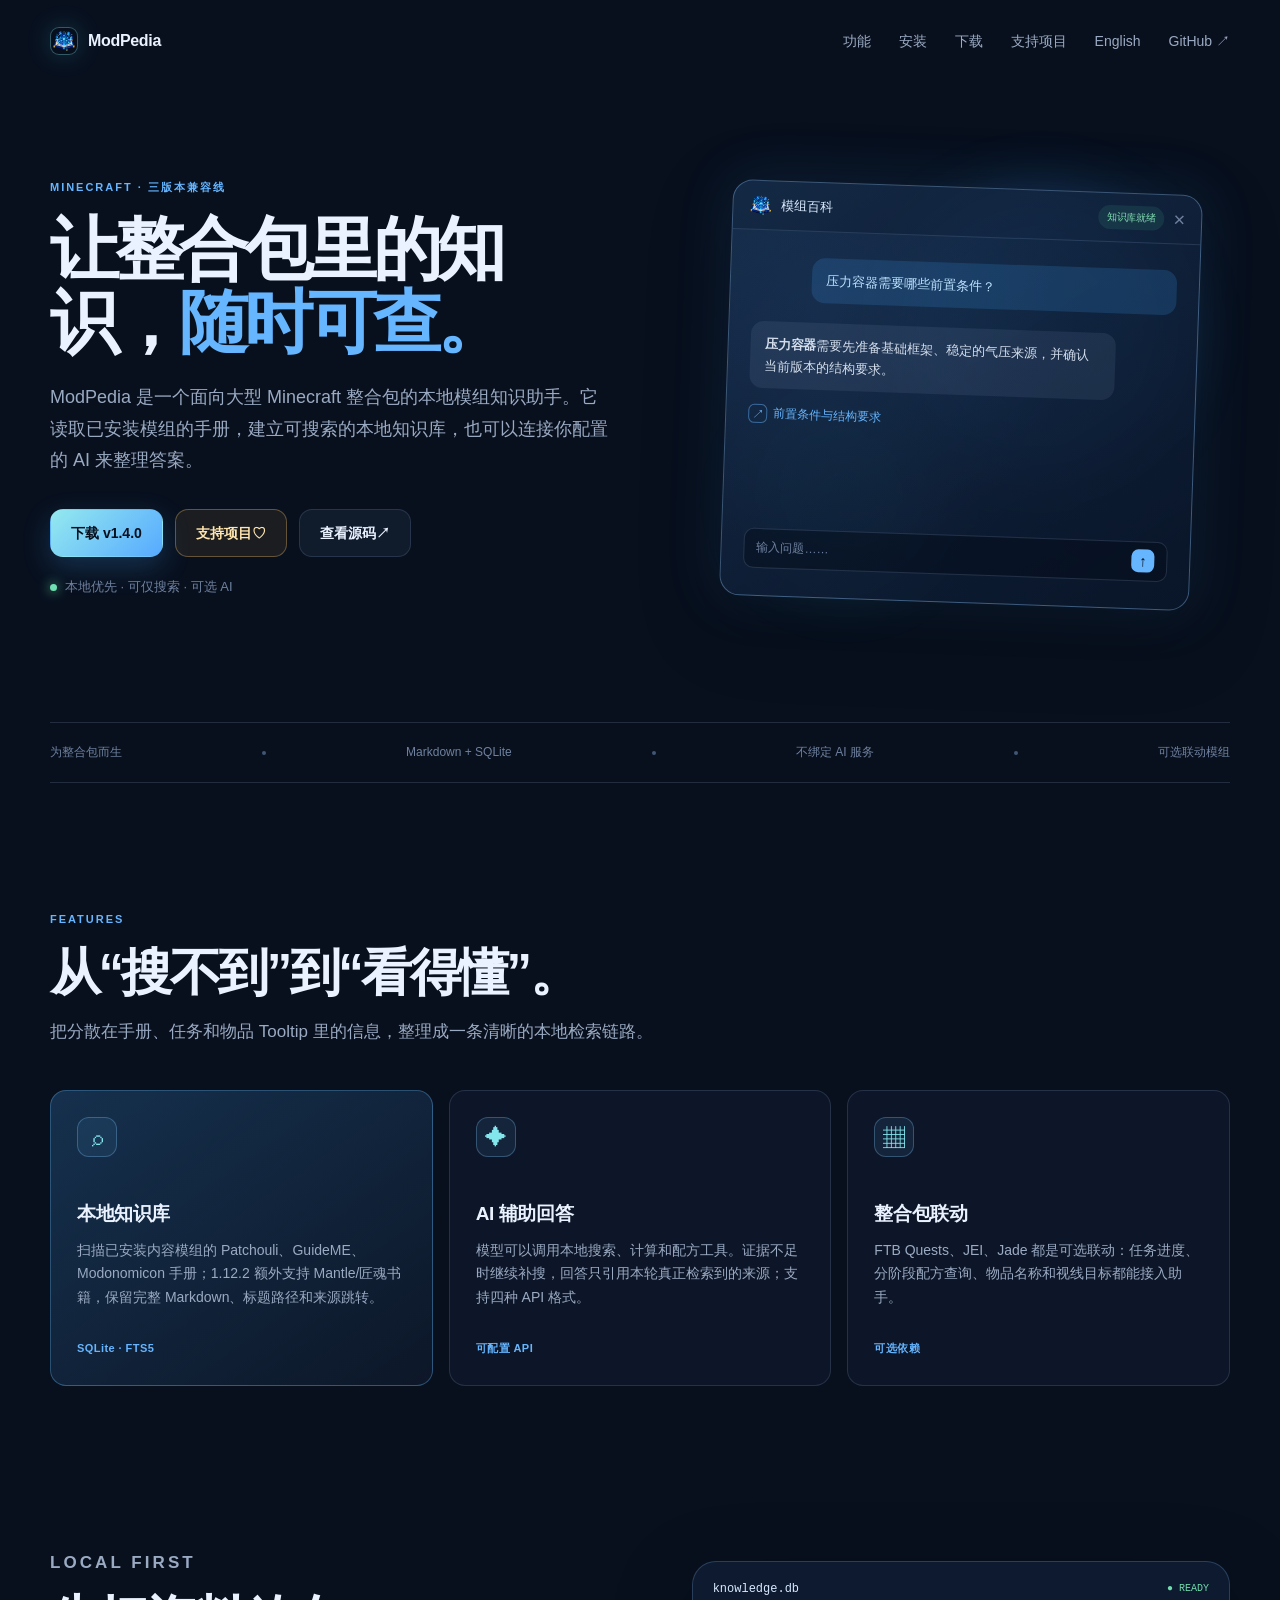
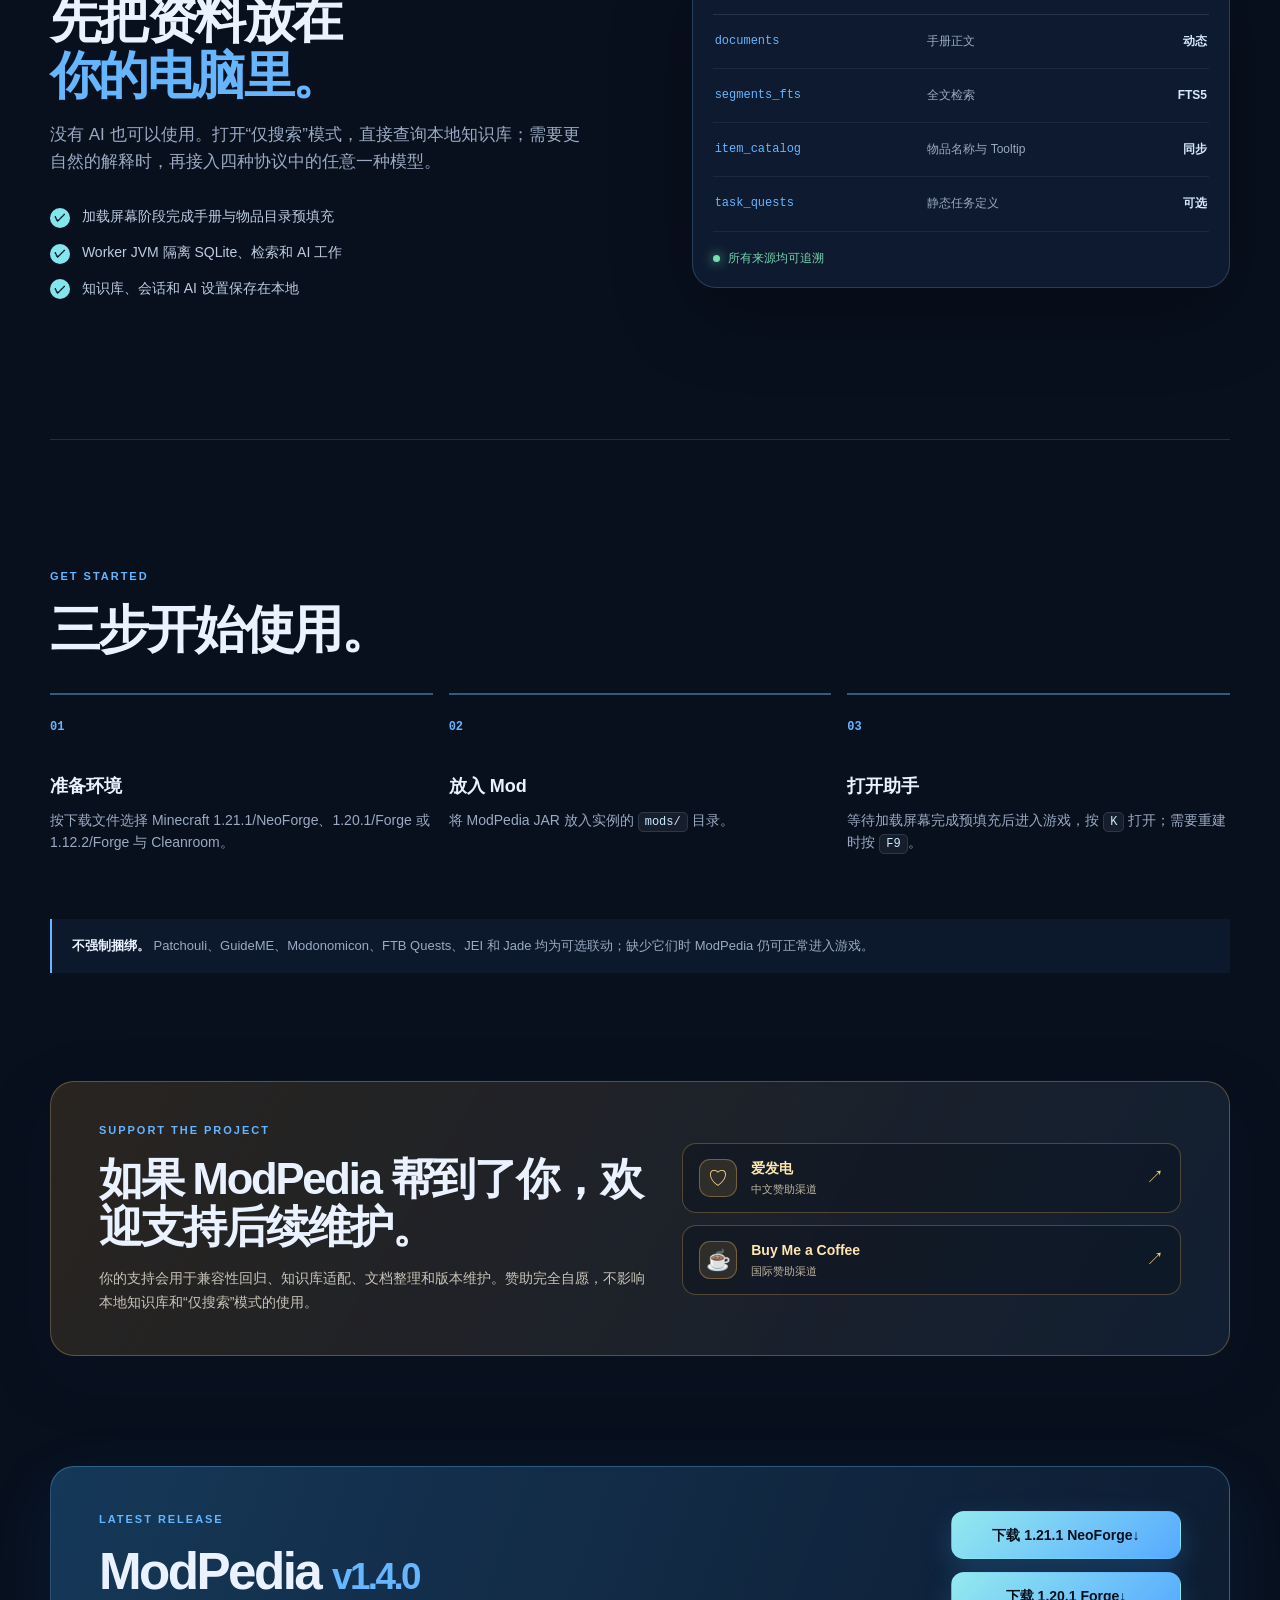
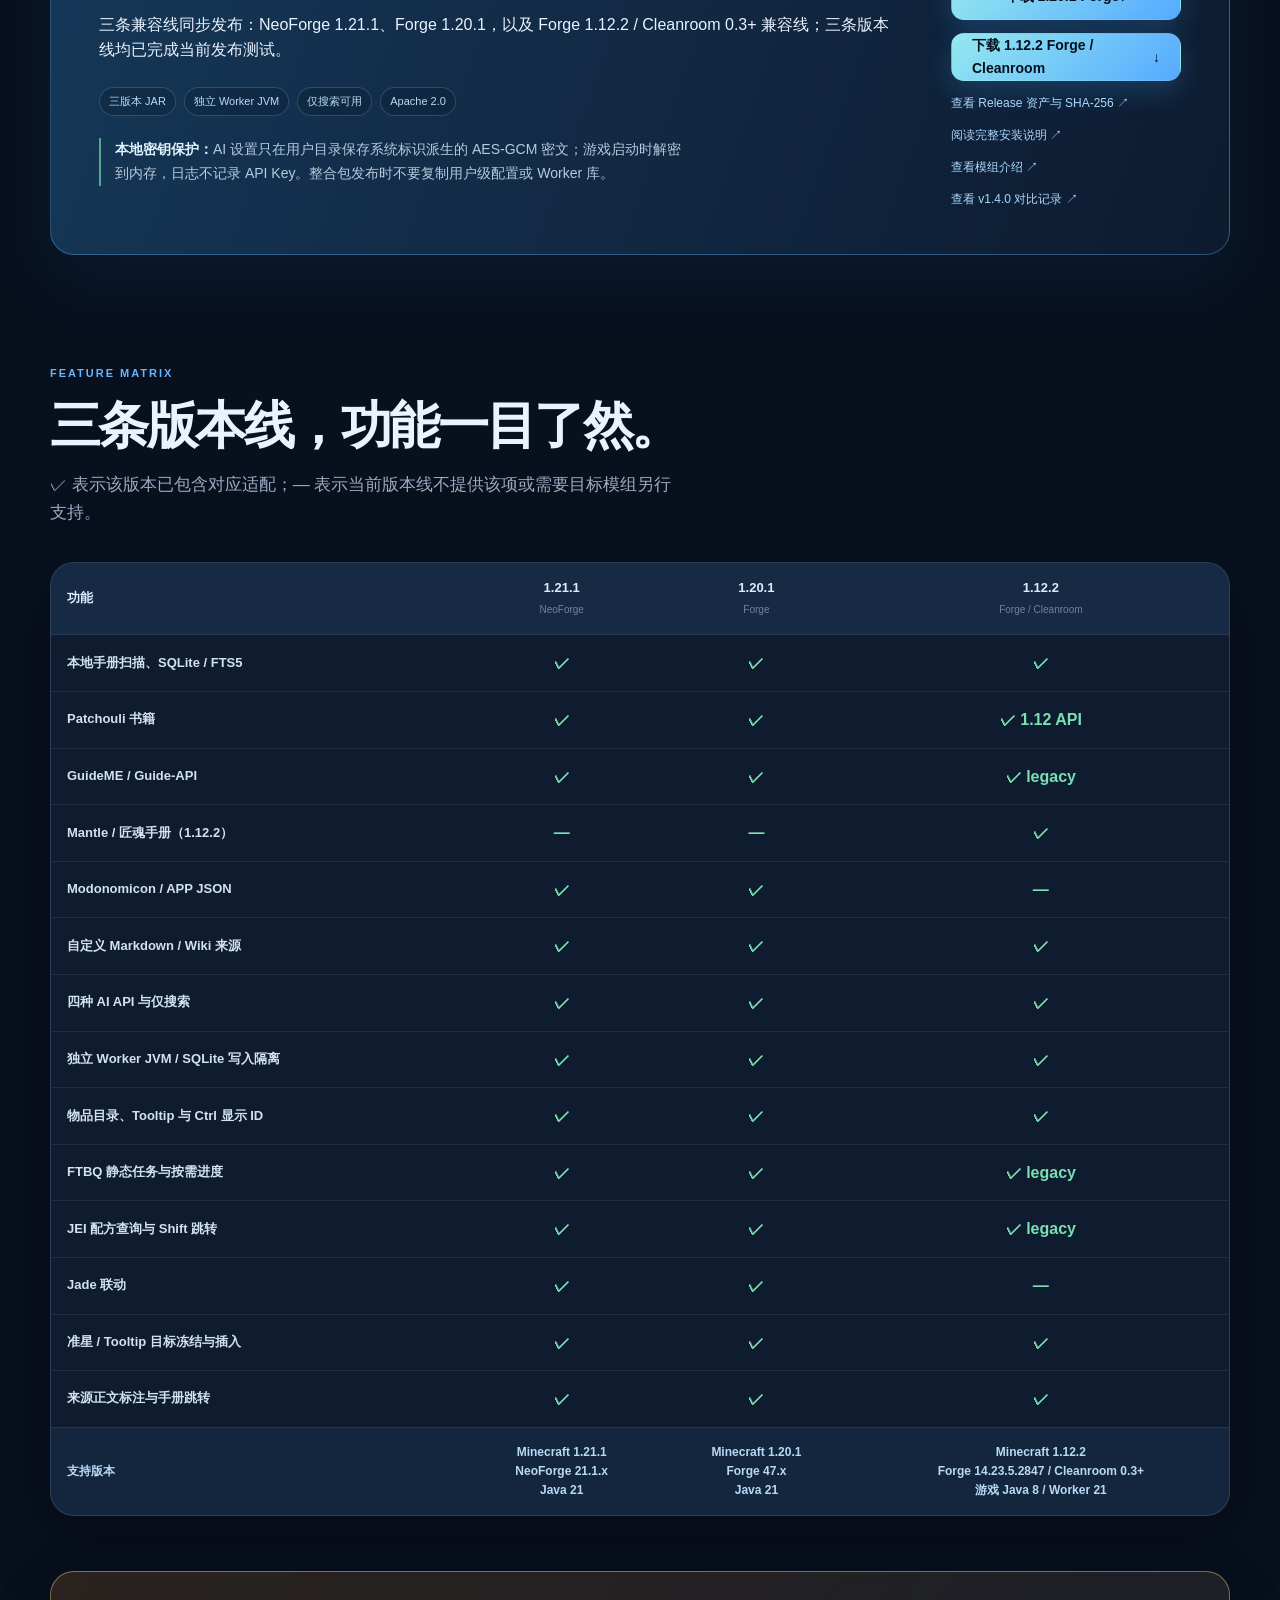
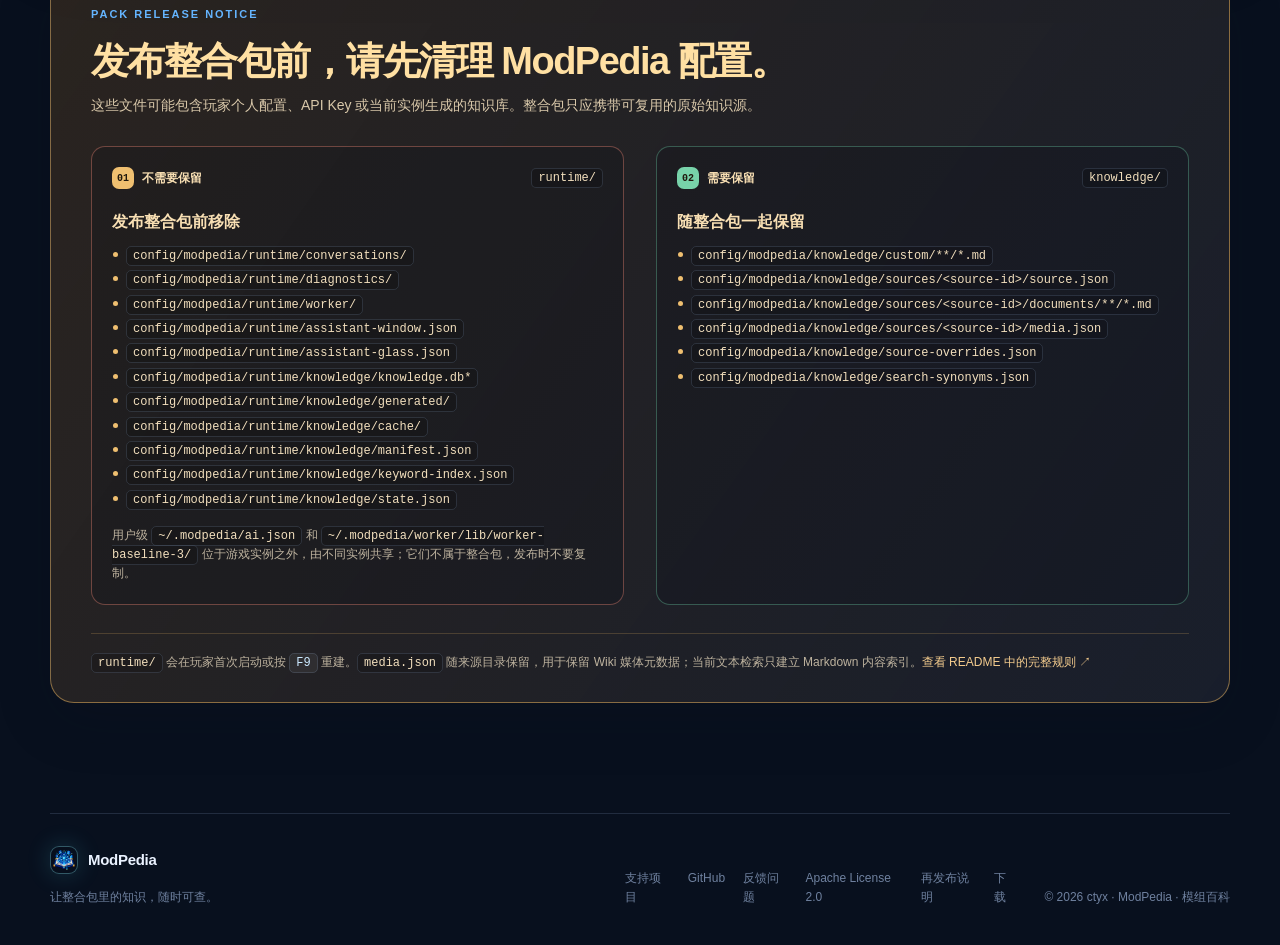
==== commit 14044c40: "docs: refresh v1.4.0 site and mod introduction" ====
--- a/docs/site/index.html
+++ b/docs/site/index.html
@@ -4,6 +4,7 @@
   <meta charset="utf-8">
   <meta name="viewport" content="width=device-width, initial-scale=1">
   <meta name="description" content="ModPedia · 模组百科：面向 Minecraft 整合包的本地模组知识助手。">
+  <link rel="icon" type="image/png" href="./modpedia.png">
   <title>ModPedia · 模组百科</title>
   <link rel="stylesheet" href="./styles.css">
 </head>
@@ -11,7 +12,7 @@
   <div class="site-shell">
     <header class="topbar">
       <a class="brand" href="#top" aria-label="ModPedia 首页">
-        <span class="brand-mark" aria-hidden="true">✦</span>
+        <span class="brand-mark" aria-hidden="true"><img src="./modpedia.png" alt=""></span>
         <span>ModPedia</span>
       </a>
       <nav class="nav-links" aria-label="页面导航">
@@ -42,7 +43,7 @@
           <div class="glow glow-two"></div>
           <div class="assistant-card">
             <div class="assistant-header">
-              <span class="mini-logo">✦</span>
+              <span class="mini-logo"><img src="./modpedia.png" alt=""></span>
               <span>模组百科</span>
               <span class="ready-pill">知识库就绪</span>
               <span class="close-icon">×</span>
@@ -71,7 +72,7 @@
           <article class="feature-card feature-card-highlight">
             <div class="feature-icon">⌕</div>
             <h3>本地知识库</h3>
-            <p>扫描已安装内容模组的 Patchouli、GuideME 和 Modonomicon 手册，保留完整 Markdown、标题路径和来源跳转。</p>
+            <p>扫描已安装内容模组的 Patchouli、GuideME、Modonomicon 手册；1.12.2 额外支持 Mantle/匠魂书籍，保留完整 Markdown、标题路径和来源跳转。</p>
             <span class="card-tag">SQLite · FTS5</span>
           </article>
           <article class="feature-card">
@@ -116,7 +117,7 @@
           <h2>三步开始使用。</h2>
         </div>
         <div class="steps-grid">
-          <div class="step"><span class="step-number">01</span><h3>准备环境</h3><p>按下载文件选择 Minecraft 1.21.1/NeoForge、1.20.1/Forge 或 1.12.2/Cleanroom。</p></div>
+          <div class="step"><span class="step-number">01</span><h3>准备环境</h3><p>按下载文件选择 Minecraft 1.21.1/NeoForge、1.20.1/Forge 或 1.12.2/Forge 与 Cleanroom。</p></div>
           <div class="step"><span class="step-number">02</span><h3>放入 Mod</h3><p>将 ModPedia JAR 放入实例的 <code>mods/</code> 目录。</p></div>
           <div class="step"><span class="step-number">03</span><h3>打开助手</h3><p>等待加载屏幕完成预填充后进入游戏，按 <kbd>K</kbd> 打开；需要重建时按 <kbd>F9</kbd>。</p></div>
         </div>
@@ -147,16 +148,17 @@
         <div class="download-copy">
           <p class="eyebrow">LATEST RELEASE</p>
           <h2>ModPedia <span>v1.4.0</span></h2>
-          <p>三条兼容线同步发布：NeoForge 1.21.1、Forge 1.20.1，以及 Cleanroom 0.3+ / 1.12.2 兼容线。</p>
+          <p>三条兼容线同步发布：NeoForge 1.21.1、Forge 1.20.1，以及 Forge 1.12.2 / Cleanroom 0.3+ 兼容线；三条版本线均已完成当前发布测试。</p>
           <div class="release-meta"><span>三版本 JAR</span><span>独立 Worker JVM</span><span>仅搜索可用</span><span>Apache 2.0</span></div>
           <p class="download-security-note"><strong>本地密钥保护：</strong>AI 设置只在用户目录保存系统标识派生的 AES-GCM 密文；游戏启动时解密到内存，日志不记录 API Key。整合包发布时不要复制用户级配置或 Worker 库。</p>
         </div>
         <div class="download-actions">
           <a class="button button-primary button-wide" href="https://github.com/ct-yx/modpedia/releases/download/v1.4.0/modpedia-1.4.0-mc1.21.1-neoforge.jar">下载 1.21.1 NeoForge <span aria-hidden="true">↓</span></a>
           <a class="button button-primary button-wide" href="https://github.com/ct-yx/modpedia/releases/download/v1.4.0/modpedia-1.4.0-mc1.20.1-forge.jar">下载 1.20.1 Forge <span aria-hidden="true">↓</span></a>
-          <a class="button button-primary button-wide" href="https://github.com/ct-yx/modpedia/releases/download/v1.4.0/modpedia-1.4.0-mc1.12.2-cleanroom.jar">下载 1.12.2 Cleanroom <span aria-hidden="true">↓</span></a>
+          <a class="button button-primary button-wide" href="https://github.com/ct-yx/modpedia/releases/download/v1.4.0/modpedia-1.4.0-mc1.12.2-cleanroom.jar">下载 1.12.2 Forge / Cleanroom <span aria-hidden="true">↓</span></a>
           <a class="text-link" href="https://github.com/ct-yx/modpedia/releases/tag/v1.4.0" target="_blank" rel="noreferrer">查看 Release 资产与 SHA-256 ↗</a>
           <a class="text-link" href="https://github.com/ct-yx/modpedia/blob/main/INSTALL.md" target="_blank" rel="noreferrer">阅读完整安装说明 ↗</a>
+          <a class="text-link" href="https://github.com/ct-yx/modpedia/blob/main/docs/MOD_INTRODUCTION.md" target="_blank" rel="noreferrer">查看模组介绍 ↗</a>
           <a class="text-link" href="https://github.com/ct-yx/modpedia/blob/main/docs/RELEASE_1.4.0.md" target="_blank" rel="noreferrer">查看 v1.4.0 对比记录 ↗</a>
         </div>
       </section>
@@ -169,11 +171,12 @@
         </div>
         <div class="feature-matrix-scroll">
           <table class="feature-matrix">
-            <thead><tr><th scope="col">功能</th><th scope="col">1.21.1<br><small>NeoForge</small></th><th scope="col">1.20.1<br><small>Forge</small></th><th scope="col">1.12.2<br><small>Cleanroom 0.3+</small></th></tr></thead>
+            <thead><tr><th scope="col">功能</th><th scope="col">1.21.1<br><small>NeoForge</small></th><th scope="col">1.20.1<br><small>Forge</small></th><th scope="col">1.12.2<br><small>Forge / Cleanroom</small></th></tr></thead>
             <tbody>
               <tr><th scope="row">本地手册扫描、SQLite / FTS5</th><td>✓</td><td>✓</td><td>✓</td></tr>
               <tr><th scope="row">Patchouli 书籍</th><td>✓</td><td>✓</td><td>✓ 1.12 API</td></tr>
               <tr><th scope="row">GuideME / Guide-API</th><td>✓</td><td>✓</td><td>✓ legacy</td></tr>
+              <tr><th scope="row">Mantle / 匠魂手册（1.12.2）</th><td>—</td><td>—</td><td>✓</td></tr>
               <tr><th scope="row">Modonomicon / APP JSON</th><td>✓</td><td>✓</td><td>—</td></tr>
               <tr><th scope="row">自定义 Markdown / Wiki 来源</th><td>✓</td><td>✓</td><td>✓</td></tr>
               <tr><th scope="row">四种 AI API 与仅搜索</th><td>✓</td><td>✓</td><td>✓</td></tr>
@@ -184,7 +187,7 @@
               <tr><th scope="row">Jade 联动</th><td>✓</td><td>✓</td><td>—</td></tr>
               <tr><th scope="row">准星 / Tooltip 目标冻结与插入</th><td>✓</td><td>✓</td><td>✓</td></tr>
               <tr><th scope="row">来源正文标注与手册跳转</th><td>✓</td><td>✓</td><td>✓</td></tr>
-              <tr class="matrix-support"><th scope="row">支持版本</th><td>Minecraft 1.21.1<br>NeoForge 21.1.x<br>Java 21</td><td>Minecraft 1.20.1<br>Forge 47.x<br>Java 21</td><td>Minecraft 1.12.2<br>Cleanroom 0.3+ 兼容线<br>游戏 Java 8 / Worker 21</td></tr>
+              <tr class="matrix-support"><th scope="row">支持版本</th><td>Minecraft 1.21.1<br>NeoForge 21.1.x<br>Java 21</td><td>Minecraft 1.20.1<br>Forge 47.x<br>Java 21</td><td>Minecraft 1.12.2<br>Forge 14.23.5.2847 / Cleanroom 0.3+<br>游戏 Java 8 / Worker 21</td></tr>
             </tbody>
           </table>
         </div>
@@ -233,7 +236,7 @@
     </main>
 
     <footer class="footer">
-      <div><a class="brand footer-brand" href="#top"><span class="brand-mark">✦</span><span>ModPedia</span></a><p>让整合包里的知识，随时可查。</p></div>
+      <div><a class="brand footer-brand" href="#top"><span class="brand-mark" aria-hidden="true"><img src="./modpedia.png" alt=""></span><span>ModPedia</span></a><p>让整合包里的知识，随时可查。</p></div>
       <div class="footer-links"><a href="#support">支持项目</a><a href="https://github.com/ct-yx/modpedia" target="_blank" rel="noreferrer">GitHub</a><a href="https://github.com/ct-yx/modpedia/issues" target="_blank" rel="noreferrer">反馈问题</a><a href="https://github.com/ct-yx/modpedia/blob/main/LICENSE" target="_blank" rel="noreferrer">Apache License 2.0</a><a href="https://github.com/ct-yx/modpedia/blob/main/NOTICE" target="_blank" rel="noreferrer">再发布说明</a><a href="#downloads">下载</a></div>
       <p class="copyright">© 2026 ctyx · ModPedia · 模组百科</p>
     </footer>
--- a/docs/site/styles.css
+++ b/docs/site/styles.css
@@ -25,7 +25,7 @@
 .topbar, main, .footer { width: min(1180px, calc(100% - 48px)); margin: 0 auto; }
 .topbar { height: 82px; display: flex; align-items: center; justify-content: space-between; }
 .brand { display: inline-flex; align-items: center; gap: 10px; font-weight: 750; letter-spacing: -.02em; }
-.brand-mark { display: grid; place-items: center; width: 28px; height: 28px; color: var(--cyan); border: 1px solid rgba(131, 230, 237, .35); border-radius: 9px; box-shadow: 0 0 24px rgba(73, 202, 231, .2); }
+.brand-mark { display: grid; place-items: center; width: 28px; height: 28px; overflow: hidden; color: var(--cyan); border: 1px solid rgba(131, 230, 237, .35); border-radius: 9px; background: rgba(8, 16, 30, .36); box-shadow: 0 0 24px rgba(73, 202, 231, .2); }.brand-mark img { display: block; width: 24px; height: 24px; object-fit: contain; }
 .nav-links { display: flex; gap: 28px; color: var(--muted); font-size: 14px; }
 .nav-links a:hover, .text-link:hover, .footer-links a:hover { color: var(--ink); }
 .section-grid { display: grid; grid-template-columns: 1.03fr .97fr; gap: 70px; align-items: center; }
@@ -52,7 +52,7 @@
 .glow-two { width: 180px; height: 180px; bottom: 30px; left: 65px; background: rgba(57, 218, 228, .13); }
 .assistant-card { position: relative; width: min(100%, 470px); border: 1px solid rgba(136, 187, 235, .38); border-radius: 20px; background: linear-gradient(145deg, rgba(23, 47, 79, .8), rgba(10, 22, 42, .92)); box-shadow: var(--shadow), 0 0 55px rgba(54, 145, 223, .16); transform: rotate(2deg); overflow: hidden; }
 .assistant-header { height: 49px; display: flex; align-items: center; gap: 9px; padding: 0 16px; border-bottom: 1px solid rgba(150, 186, 225, .17); color: #dcecff; font-size: 13px; }
-.mini-logo { color: var(--cyan); font-size: 17px; }.ready-pill { margin-left: auto; padding: 4px 8px; border-radius: 99px; color: #83ddb3; background: rgba(73, 208, 155, .11); font-size: 10px; }.close-icon { color: var(--quiet); font-size: 20px; }
+.mini-logo { display: grid; place-items: center; width: 23px; height: 23px; }.mini-logo img { display: block; width: 23px; height: 23px; object-fit: contain; }.ready-pill { margin-left: auto; padding: 4px 8px; border-radius: 99px; color: #83ddb3; background: rgba(73, 208, 155, .11); font-size: 10px; }.close-icon { color: var(--quiet); font-size: 20px; }
 .assistant-body { min-height: 365px; padding: 26px 22px 19px; background: radial-gradient(circle at 20% 20%, rgba(66, 130, 199, .11), transparent 16rem); }
 .bubble { max-width: 86%; padding: 12px 14px; border-radius: 13px; font-size: 13px; line-height: 1.65; }.bubble-user { margin: 0 0 20px auto; color: #bde3ff; background: rgba(55, 143, 223, .2); }.bubble-ai { color: #d4deed; background: rgba(155, 180, 211, .1); }.source-line { display: inline-flex; align-items: center; gap: 6px; margin: 16px 0 104px; color: var(--accent); font-size: 12px; }.source-icon { display: grid; place-items: center; width: 19px; height: 19px; border: 1px solid rgba(101, 181, 255, .48); border-radius: 6px; }.assistant-input { display: flex; align-items: center; justify-content: space-between; height: 40px; padding: 0 12px; border: 1px solid rgba(145, 170, 210, .2); border-radius: 10px; color: var(--quiet); font-size: 12px; background: rgba(3, 11, 23, .42); }.send-icon { display: grid; place-items: center; width: 23px; height: 23px; color: #06101d; border-radius: 7px; background: var(--accent); font-size: 15px; }
 .trust-strip { display: flex; justify-content: space-between; align-items: center; padding: 20px 0; border-top: 1px solid var(--line); border-bottom: 1px solid var(--line); color: var(--quiet); font-size: 12px; }.trust-strip i { width: 4px; height: 4px; border-radius: 50%; background: #405675; }
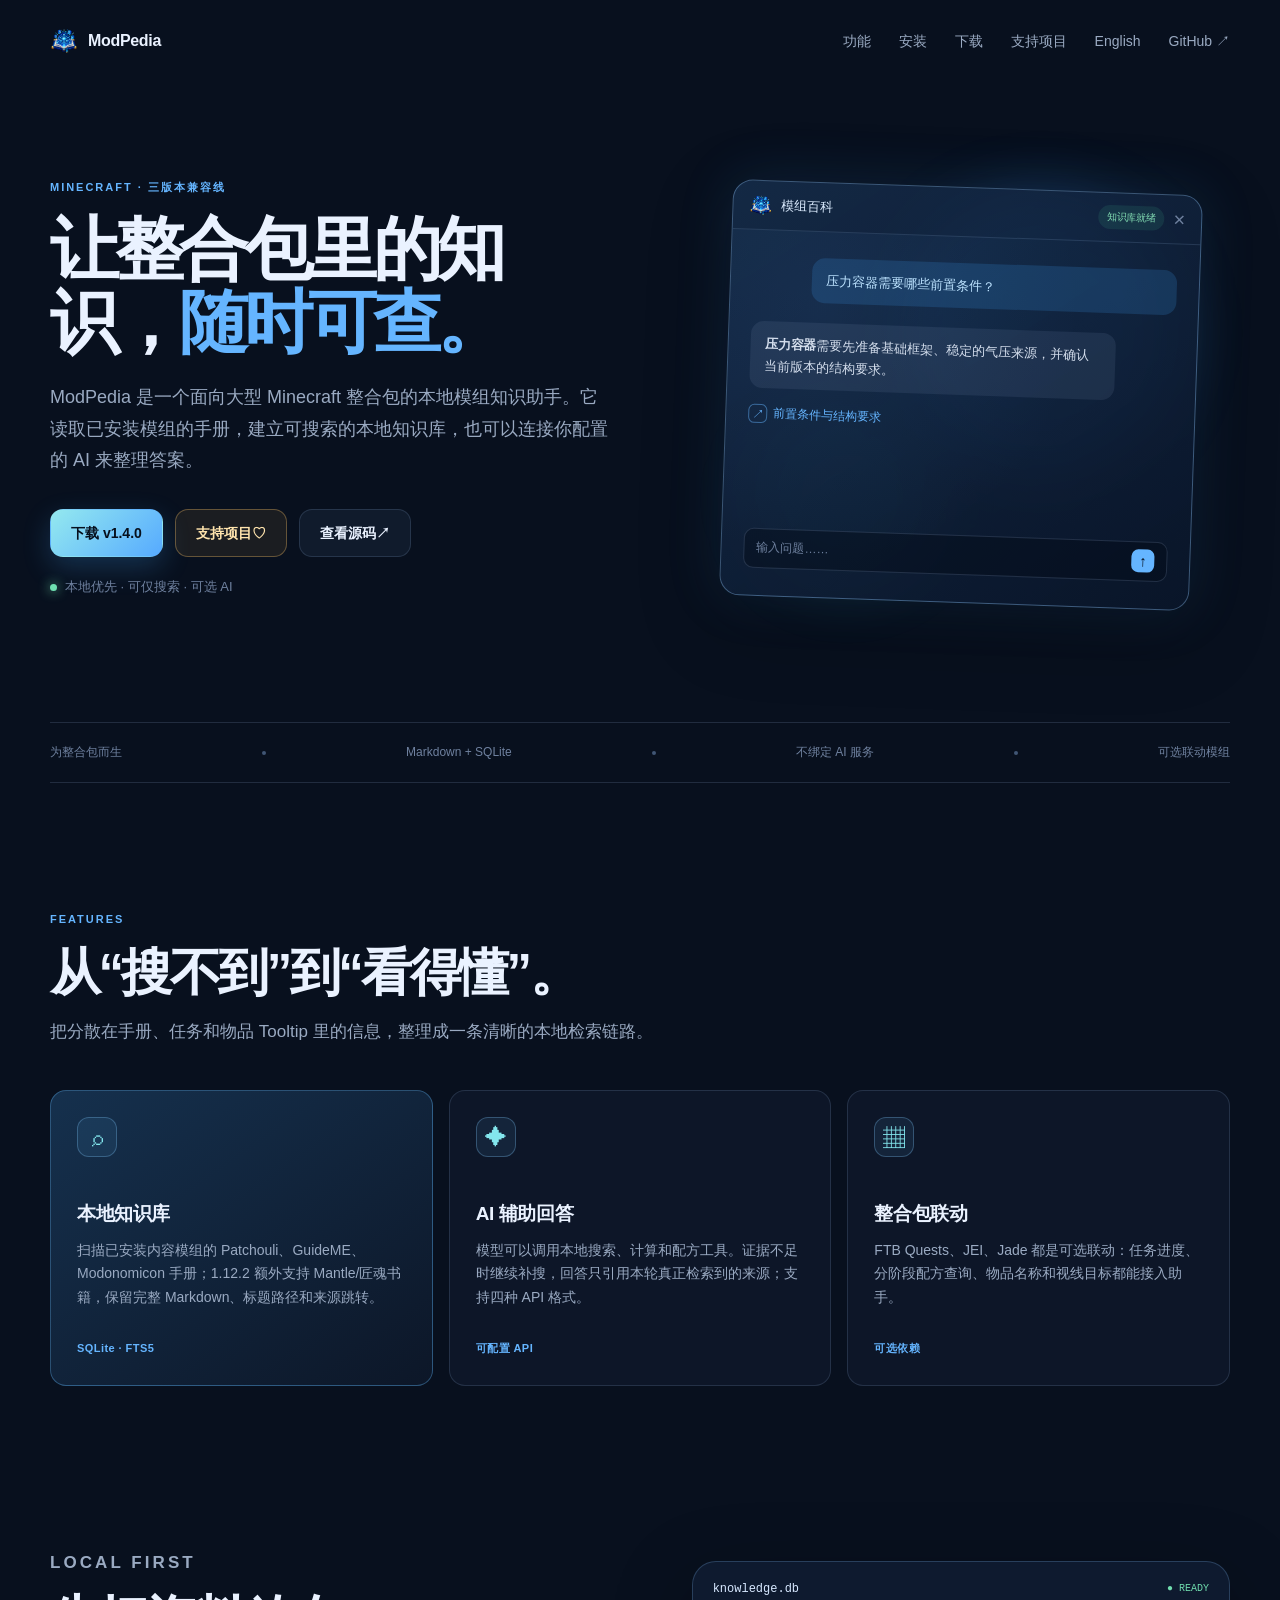
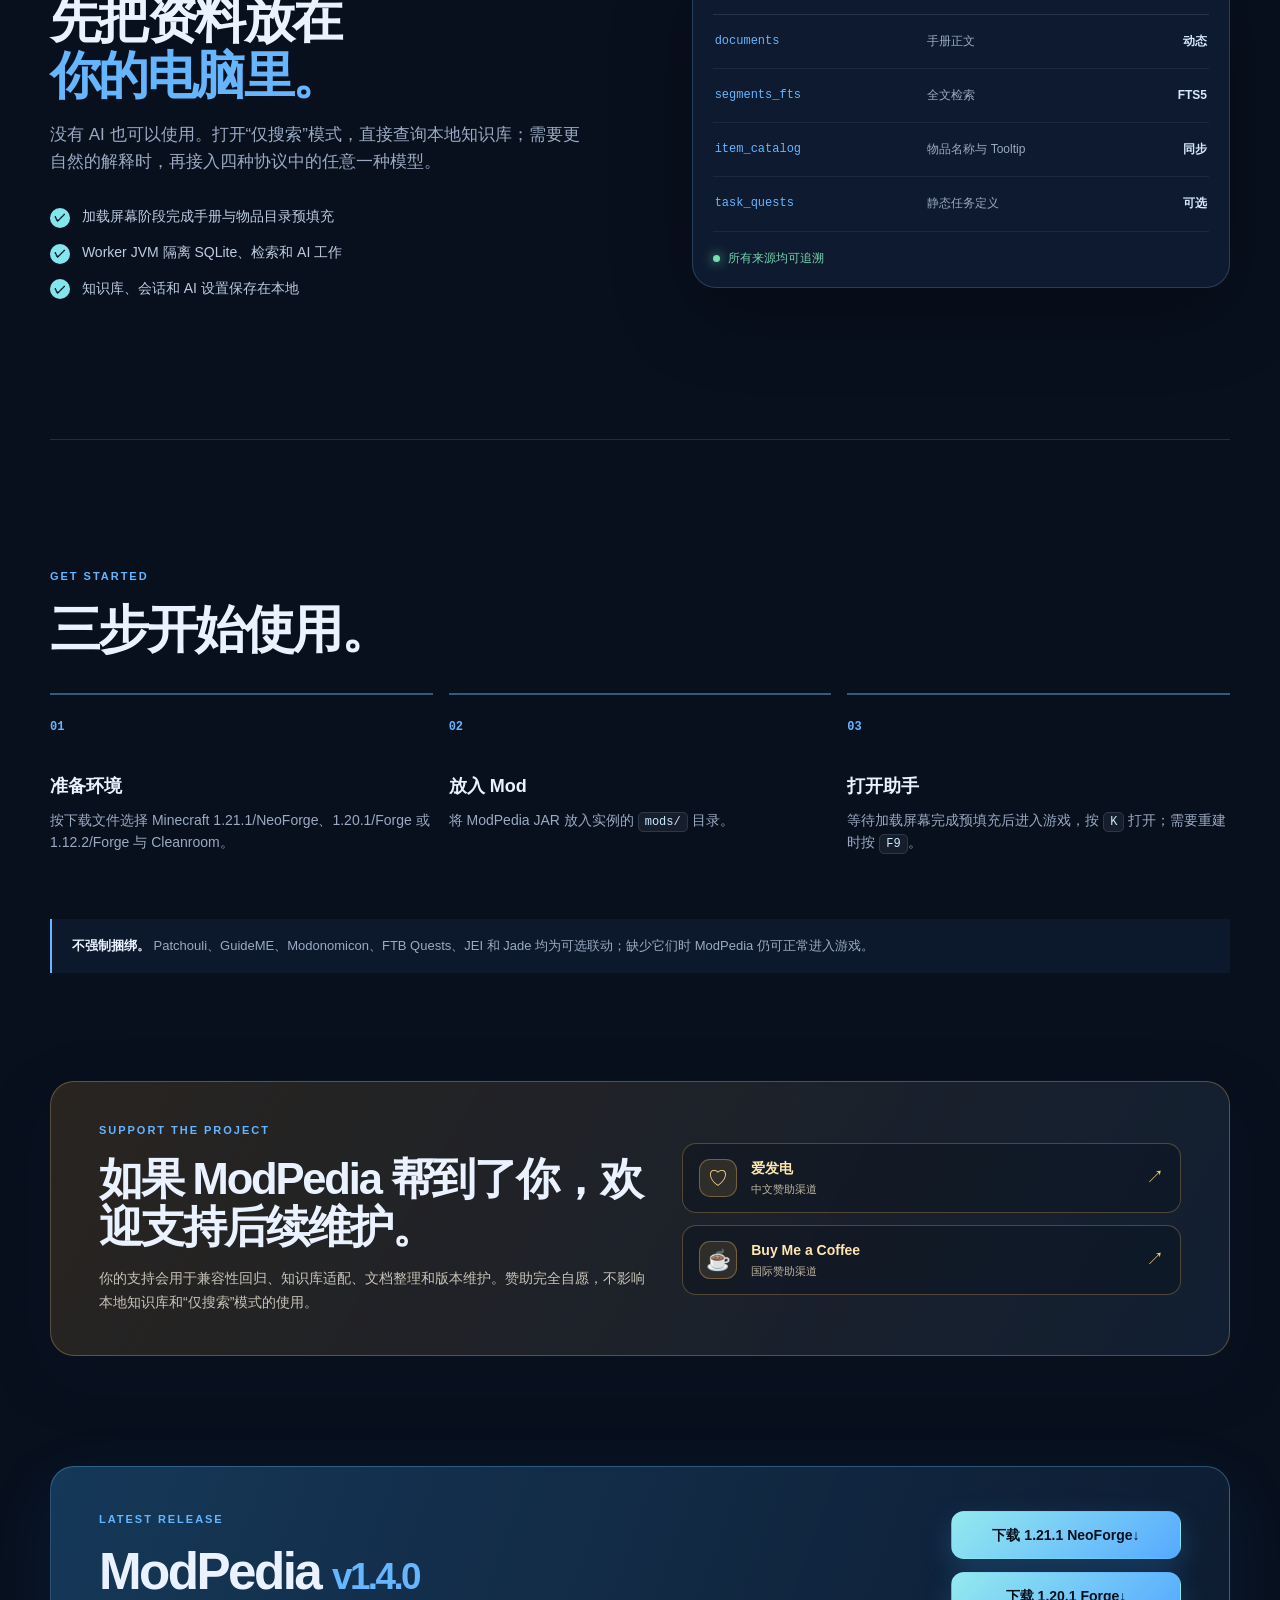
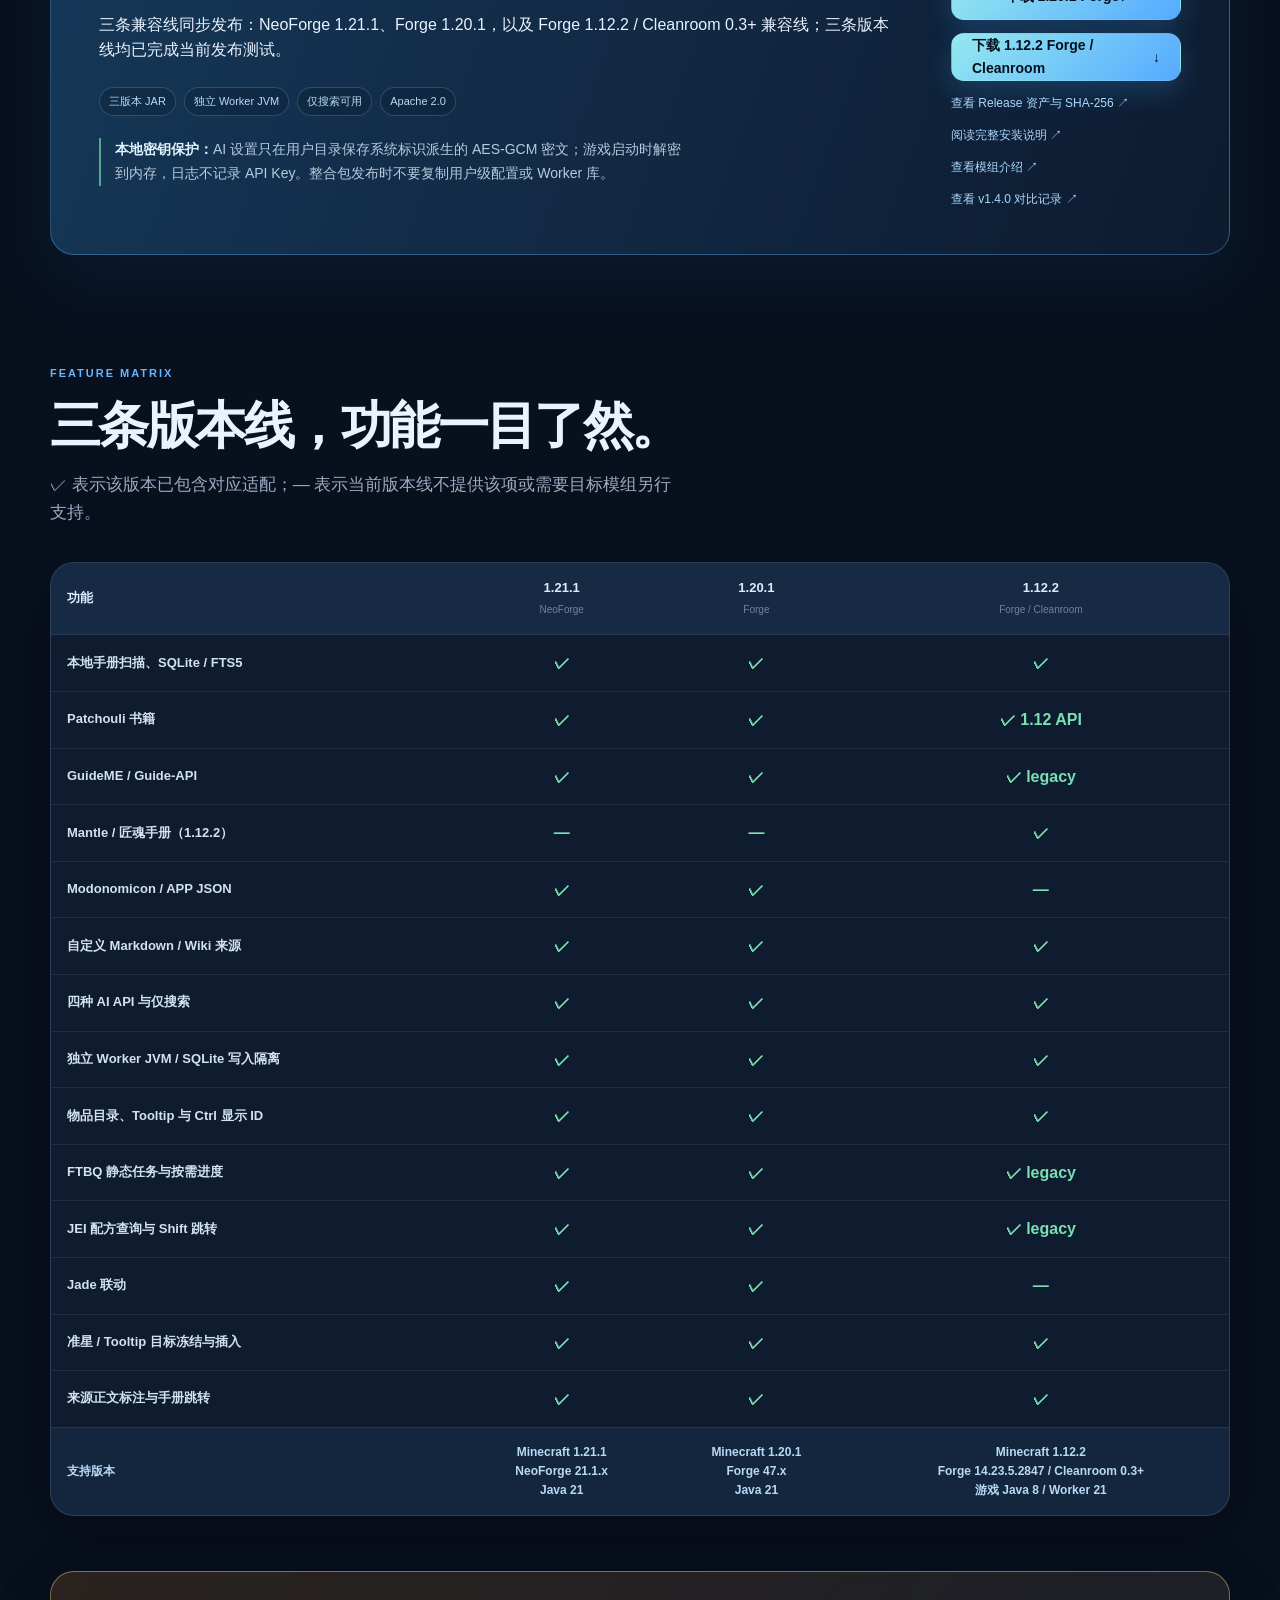
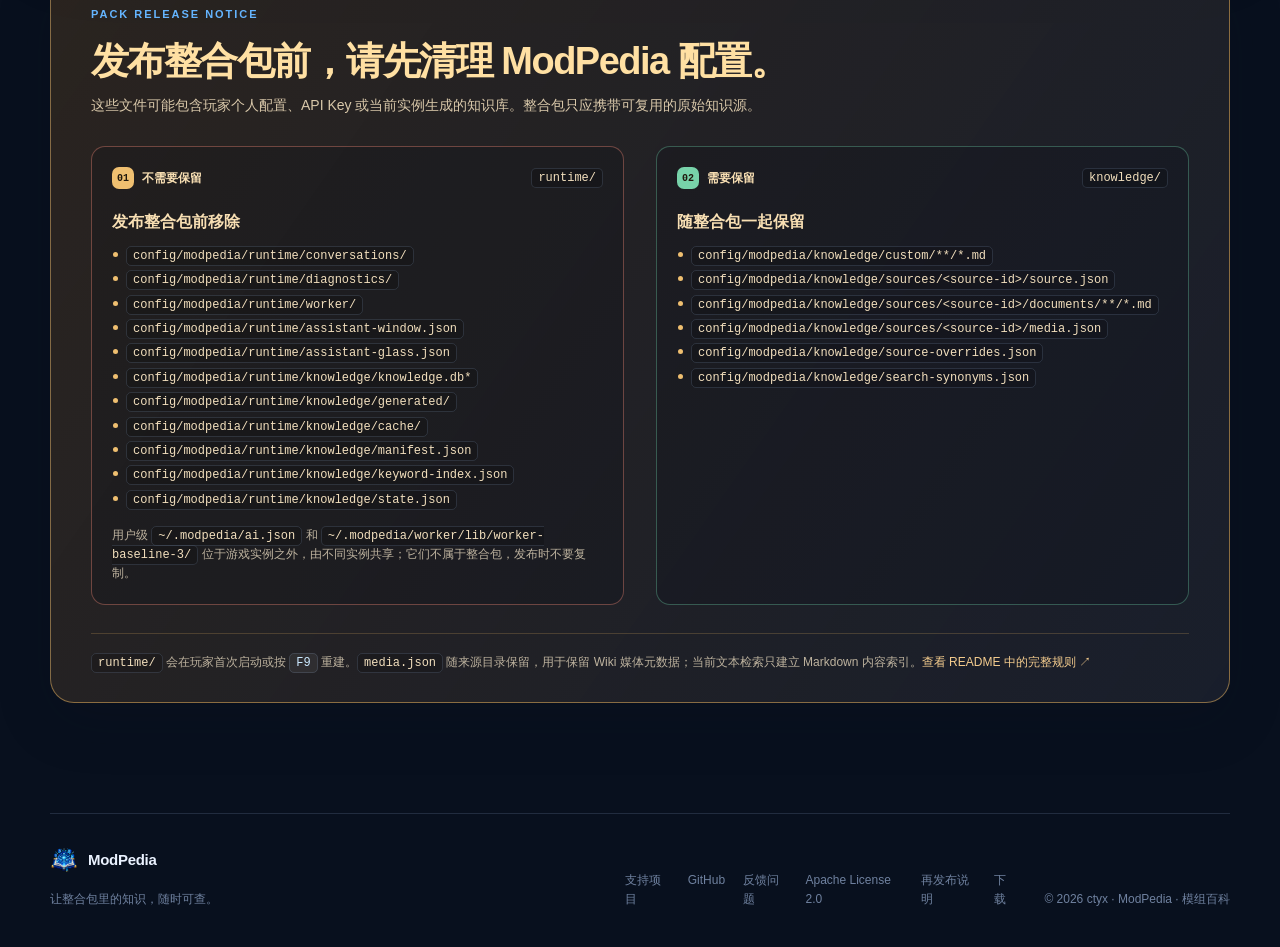
==== commit 81258ea1: "fix: render site brand icon correctly" ====
--- a/docs/site/index.html
+++ b/docs/site/index.html
@@ -4,7 +4,7 @@
   <meta charset="utf-8">
   <meta name="viewport" content="width=device-width, initial-scale=1">
   <meta name="description" content="ModPedia · 模组百科：面向 Minecraft 整合包的本地模组知识助手。">
-  <link rel="icon" type="image/png" href="./modpedia.png">
+  <link rel="icon" type="image/png" href="./modpedia.png?v=1.4.0">
   <title>ModPedia · 模组百科</title>
   <link rel="stylesheet" href="./styles.css">
 </head>
@@ -12,7 +12,7 @@
   <div class="site-shell">
     <header class="topbar">
       <a class="brand" href="#top" aria-label="ModPedia 首页">
-        <span class="brand-mark" aria-hidden="true"><img src="./modpedia.png" alt=""></span>
+        <span class="brand-mark" aria-hidden="true"><img src="./modpedia.png?v=1.4.0" alt=""></span>
         <span>ModPedia</span>
       </a>
       <nav class="nav-links" aria-label="页面导航">
@@ -43,7 +43,7 @@
           <div class="glow glow-two"></div>
           <div class="assistant-card">
             <div class="assistant-header">
-              <span class="mini-logo"><img src="./modpedia.png" alt=""></span>
+              <span class="mini-logo"><img src="./modpedia.png?v=1.4.0" alt=""></span>
               <span>模组百科</span>
               <span class="ready-pill">知识库就绪</span>
               <span class="close-icon">×</span>
@@ -236,7 +236,7 @@
     </main>
 
     <footer class="footer">
-      <div><a class="brand footer-brand" href="#top"><span class="brand-mark" aria-hidden="true"><img src="./modpedia.png" alt=""></span><span>ModPedia</span></a><p>让整合包里的知识，随时可查。</p></div>
+      <div><a class="brand footer-brand" href="#top"><span class="brand-mark" aria-hidden="true"><img src="./modpedia.png?v=1.4.0" alt=""></span><span>ModPedia</span></a><p>让整合包里的知识，随时可查。</p></div>
       <div class="footer-links"><a href="#support">支持项目</a><a href="https://github.com/ct-yx/modpedia" target="_blank" rel="noreferrer">GitHub</a><a href="https://github.com/ct-yx/modpedia/issues" target="_blank" rel="noreferrer">反馈问题</a><a href="https://github.com/ct-yx/modpedia/blob/main/LICENSE" target="_blank" rel="noreferrer">Apache License 2.0</a><a href="https://github.com/ct-yx/modpedia/blob/main/NOTICE" target="_blank" rel="noreferrer">再发布说明</a><a href="#downloads">下载</a></div>
       <p class="copyright">© 2026 ctyx · ModPedia · 模组百科</p>
     </footer>
--- a/docs/site/styles.css
+++ b/docs/site/styles.css
@@ -25,7 +25,7 @@
 .topbar, main, .footer { width: min(1180px, calc(100% - 48px)); margin: 0 auto; }
 .topbar { height: 82px; display: flex; align-items: center; justify-content: space-between; }
 .brand { display: inline-flex; align-items: center; gap: 10px; font-weight: 750; letter-spacing: -.02em; }
-.brand-mark { display: grid; place-items: center; width: 28px; height: 28px; overflow: hidden; color: var(--cyan); border: 1px solid rgba(131, 230, 237, .35); border-radius: 9px; background: rgba(8, 16, 30, .36); box-shadow: 0 0 24px rgba(73, 202, 231, .2); }.brand-mark img { display: block; width: 24px; height: 24px; object-fit: contain; }
+.brand-mark { display: inline-flex; align-items: center; justify-content: center; flex: 0 0 auto; width: 28px; height: 28px; overflow: hidden; border-radius: 9px; background: transparent; }.brand-mark img { display: block; width: 100%; height: 100%; object-fit: contain; }
 .nav-links { display: flex; gap: 28px; color: var(--muted); font-size: 14px; }
 .nav-links a:hover, .text-link:hover, .footer-links a:hover { color: var(--ink); }
 .section-grid { display: grid; grid-template-columns: 1.03fr .97fr; gap: 70px; align-items: center; }
@@ -52,7 +52,7 @@
 .glow-two { width: 180px; height: 180px; bottom: 30px; left: 65px; background: rgba(57, 218, 228, .13); }
 .assistant-card { position: relative; width: min(100%, 470px); border: 1px solid rgba(136, 187, 235, .38); border-radius: 20px; background: linear-gradient(145deg, rgba(23, 47, 79, .8), rgba(10, 22, 42, .92)); box-shadow: var(--shadow), 0 0 55px rgba(54, 145, 223, .16); transform: rotate(2deg); overflow: hidden; }
 .assistant-header { height: 49px; display: flex; align-items: center; gap: 9px; padding: 0 16px; border-bottom: 1px solid rgba(150, 186, 225, .17); color: #dcecff; font-size: 13px; }
-.mini-logo { display: grid; place-items: center; width: 23px; height: 23px; }.mini-logo img { display: block; width: 23px; height: 23px; object-fit: contain; }.ready-pill { margin-left: auto; padding: 4px 8px; border-radius: 99px; color: #83ddb3; background: rgba(73, 208, 155, .11); font-size: 10px; }.close-icon { color: var(--quiet); font-size: 20px; }
+.mini-logo { display: inline-flex; align-items: center; justify-content: center; flex: 0 0 auto; width: 23px; height: 23px; overflow: hidden; border-radius: 6px; }.mini-logo img { display: block; width: 100%; height: 100%; object-fit: contain; }.ready-pill { margin-left: auto; padding: 4px 8px; border-radius: 99px; color: #83ddb3; background: rgba(73, 208, 155, .11); font-size: 10px; }.close-icon { color: var(--quiet); font-size: 20px; }
 .assistant-body { min-height: 365px; padding: 26px 22px 19px; background: radial-gradient(circle at 20% 20%, rgba(66, 130, 199, .11), transparent 16rem); }
 .bubble { max-width: 86%; padding: 12px 14px; border-radius: 13px; font-size: 13px; line-height: 1.65; }.bubble-user { margin: 0 0 20px auto; color: #bde3ff; background: rgba(55, 143, 223, .2); }.bubble-ai { color: #d4deed; background: rgba(155, 180, 211, .1); }.source-line { display: inline-flex; align-items: center; gap: 6px; margin: 16px 0 104px; color: var(--accent); font-size: 12px; }.source-icon { display: grid; place-items: center; width: 19px; height: 19px; border: 1px solid rgba(101, 181, 255, .48); border-radius: 6px; }.assistant-input { display: flex; align-items: center; justify-content: space-between; height: 40px; padding: 0 12px; border: 1px solid rgba(145, 170, 210, .2); border-radius: 10px; color: var(--quiet); font-size: 12px; background: rgba(3, 11, 23, .42); }.send-icon { display: grid; place-items: center; width: 23px; height: 23px; color: #06101d; border-radius: 7px; background: var(--accent); font-size: 15px; }
 .trust-strip { display: flex; justify-content: space-between; align-items: center; padding: 20px 0; border-top: 1px solid var(--line); border-bottom: 1px solid var(--line); color: var(--quiet); font-size: 12px; }.trust-strip i { width: 4px; height: 4px; border-radius: 50%; background: #405675; }
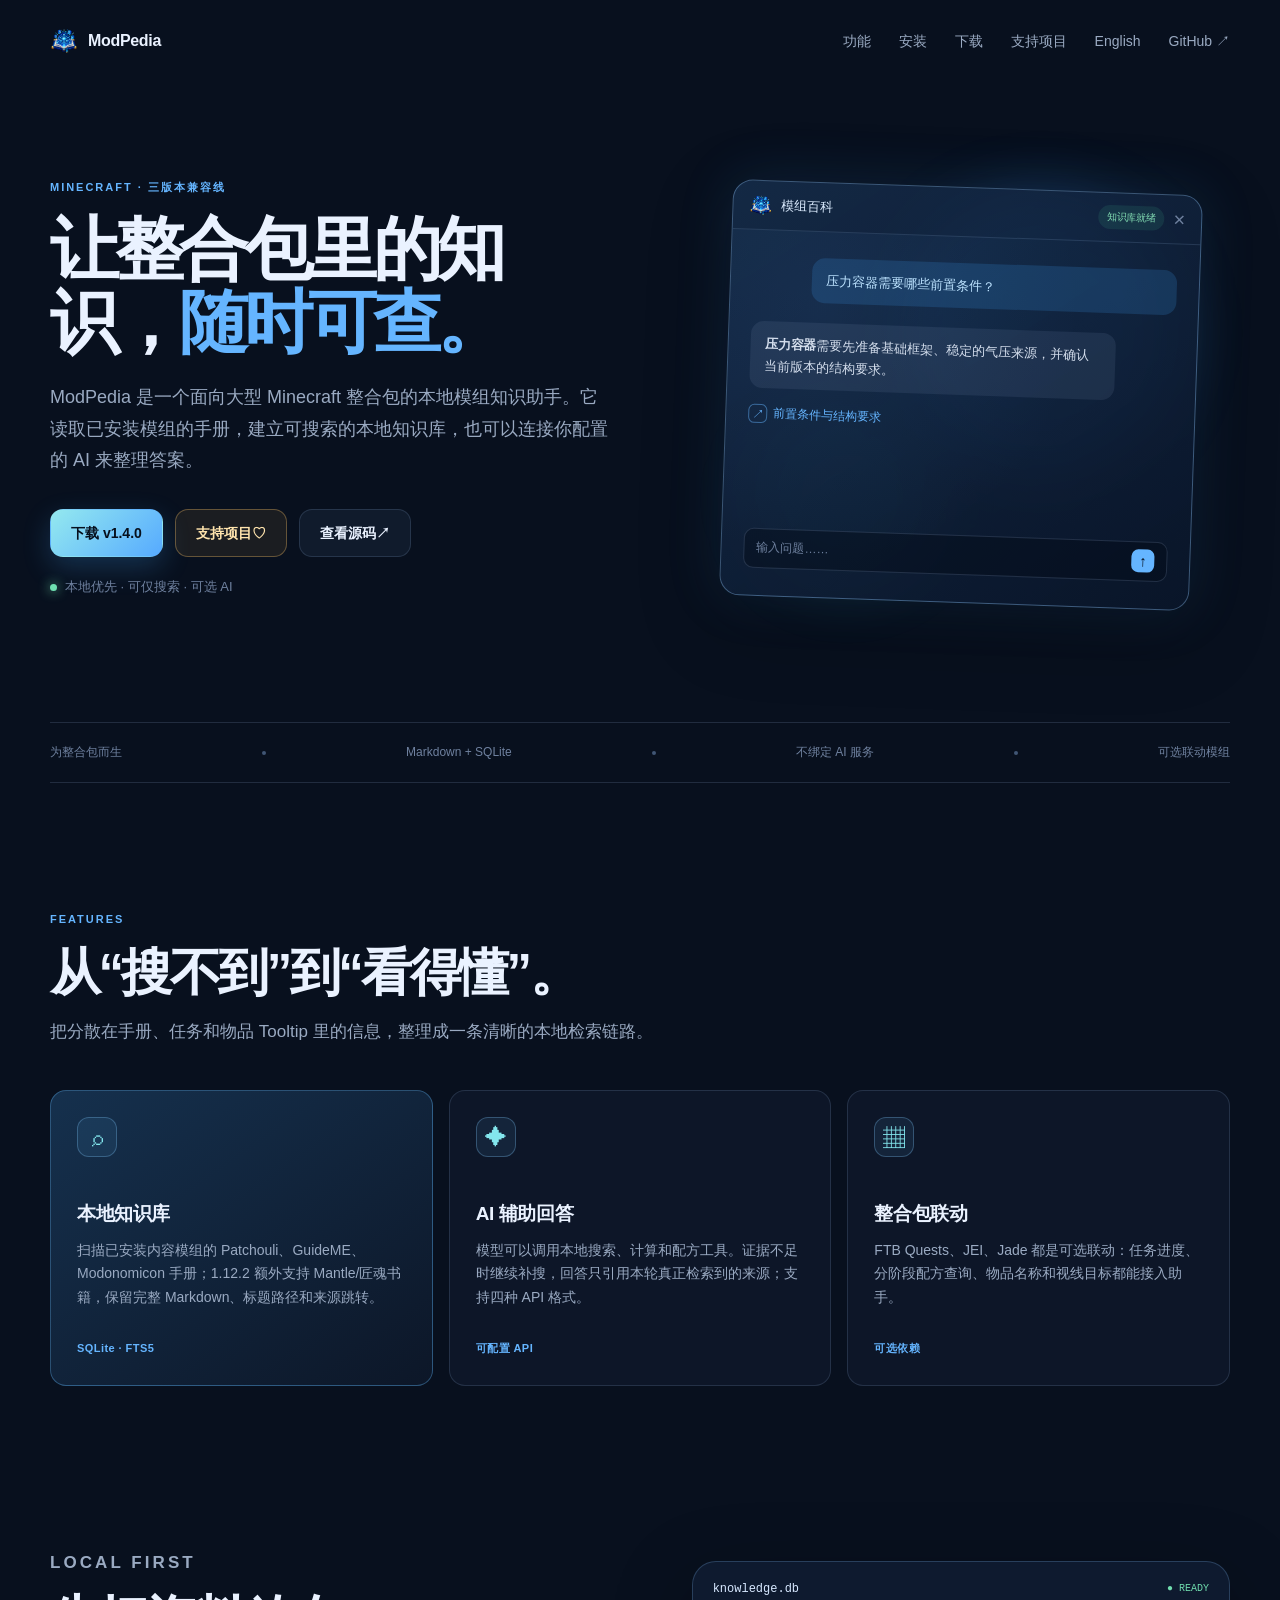
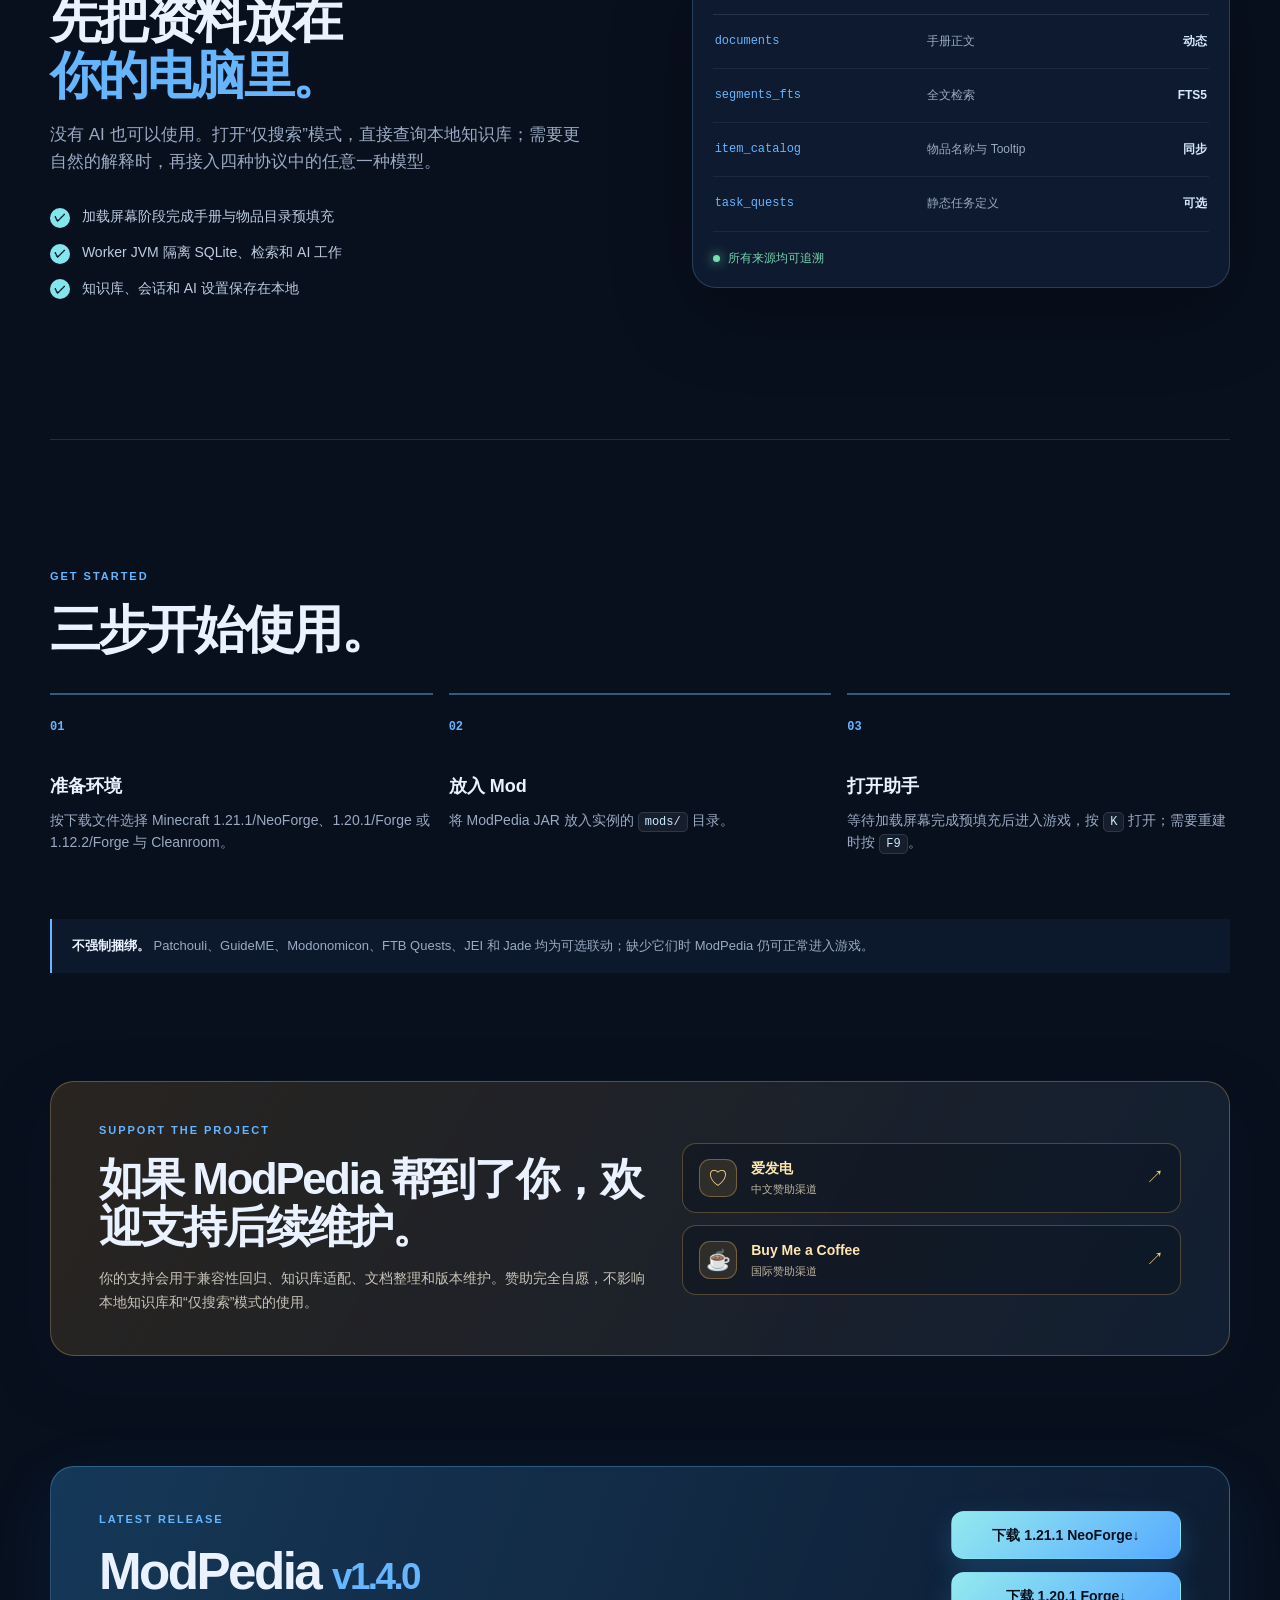
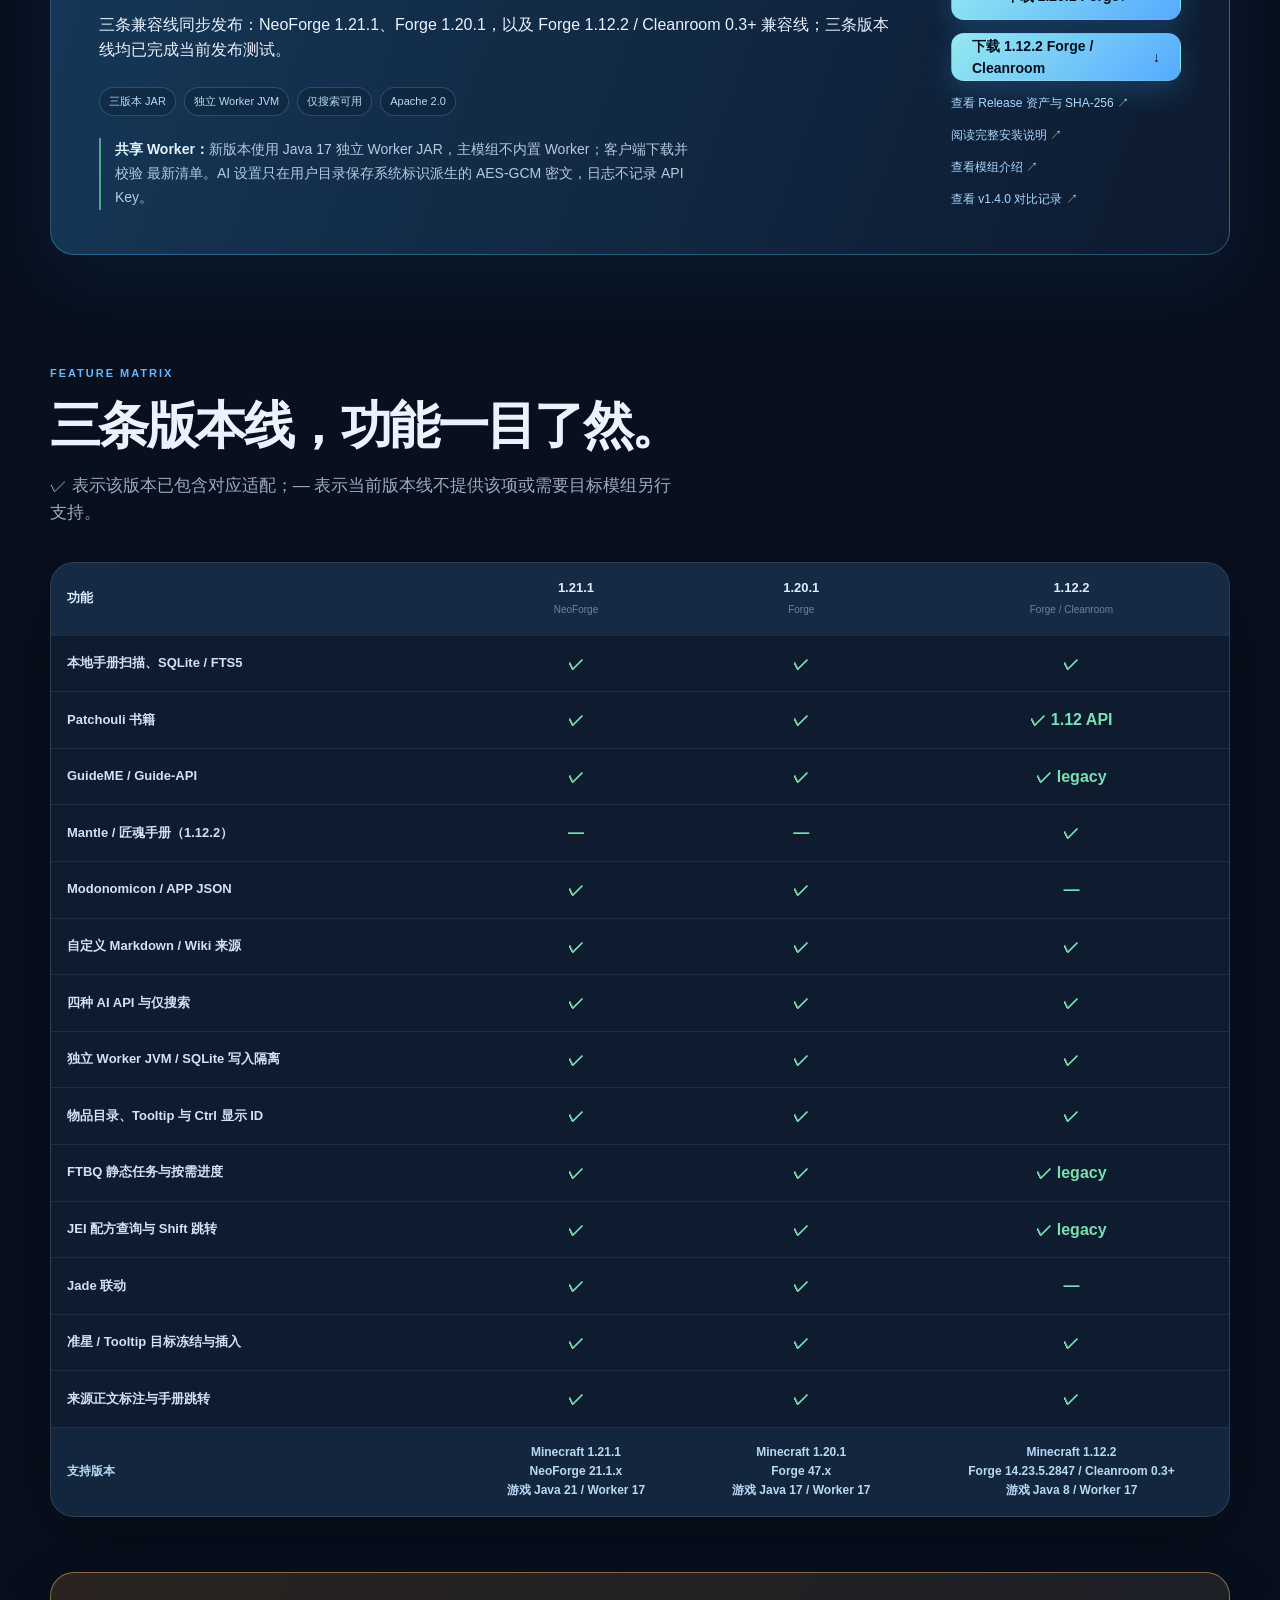
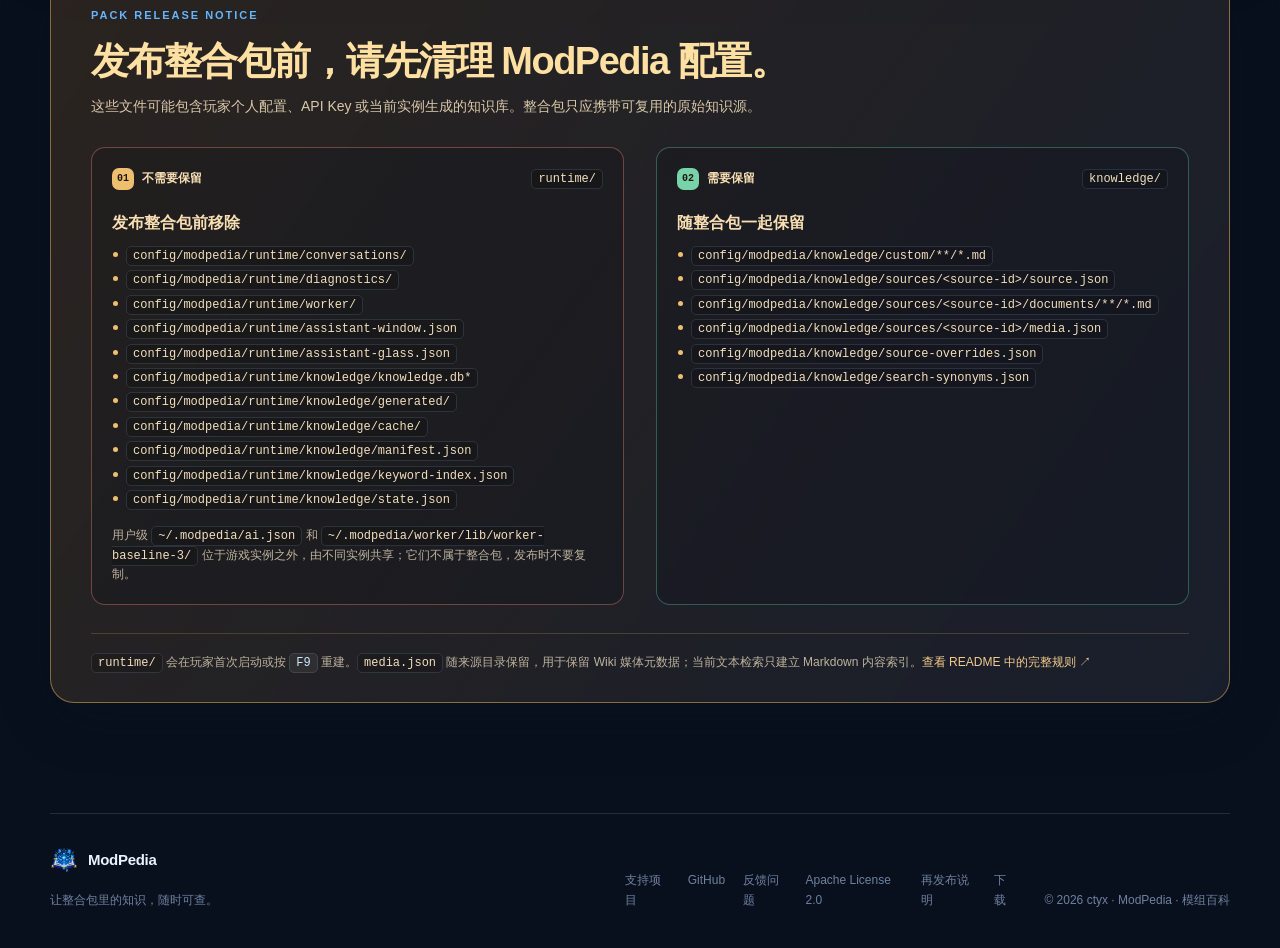
==== commit b4287a32: "建立 Worker 发布清单与版本门禁" ====
--- a/docs/site/index.html
+++ b/docs/site/index.html
@@ -150,7 +150,7 @@
           <h2>ModPedia <span>v1.4.0</span></h2>
           <p>三条兼容线同步发布：NeoForge 1.21.1、Forge 1.20.1，以及 Forge 1.12.2 / Cleanroom 0.3+ 兼容线；三条版本线均已完成当前发布测试。</p>
           <div class="release-meta"><span>三版本 JAR</span><span>独立 Worker JVM</span><span>仅搜索可用</span><span>Apache 2.0</span></div>
-          <p class="download-security-note"><strong>本地密钥保护：</strong>AI 设置只在用户目录保存系统标识派生的 AES-GCM 密文；游戏启动时解密到内存，日志不记录 API Key。整合包发布时不要复制用户级配置或 Worker 库。</p>
+          <p class="download-security-note"><strong>共享 Worker：</strong>新版本使用 Java 17 独立 Worker JAR，主模组不内置 Worker；客户端下载并校验 <a href="./worker/latest.json">最新清单</a>。AI 设置只在用户目录保存系统标识派生的 AES-GCM 密文，日志不记录 API Key。</p>
         </div>
         <div class="download-actions">
           <a class="button button-primary button-wide" href="https://github.com/ct-yx/modpedia/releases/download/v1.4.0/modpedia-1.4.0-mc1.21.1-neoforge.jar">下载 1.21.1 NeoForge <span aria-hidden="true">↓</span></a>
@@ -187,7 +187,7 @@
               <tr><th scope="row">Jade 联动</th><td>✓</td><td>✓</td><td>—</td></tr>
               <tr><th scope="row">准星 / Tooltip 目标冻结与插入</th><td>✓</td><td>✓</td><td>✓</td></tr>
               <tr><th scope="row">来源正文标注与手册跳转</th><td>✓</td><td>✓</td><td>✓</td></tr>
-              <tr class="matrix-support"><th scope="row">支持版本</th><td>Minecraft 1.21.1<br>NeoForge 21.1.x<br>Java 21</td><td>Minecraft 1.20.1<br>Forge 47.x<br>Java 21</td><td>Minecraft 1.12.2<br>Forge 14.23.5.2847 / Cleanroom 0.3+<br>游戏 Java 8 / Worker 21</td></tr>
+              <tr class="matrix-support"><th scope="row">支持版本</th><td>Minecraft 1.21.1<br>NeoForge 21.1.x<br>游戏 Java 21 / Worker 17</td><td>Minecraft 1.20.1<br>Forge 47.x<br>游戏 Java 17 / Worker 17</td><td>Minecraft 1.12.2<br>Forge 14.23.5.2847 / Cleanroom 0.3+<br>游戏 Java 8 / Worker 17</td></tr>
             </tbody>
           </table>
         </div>
